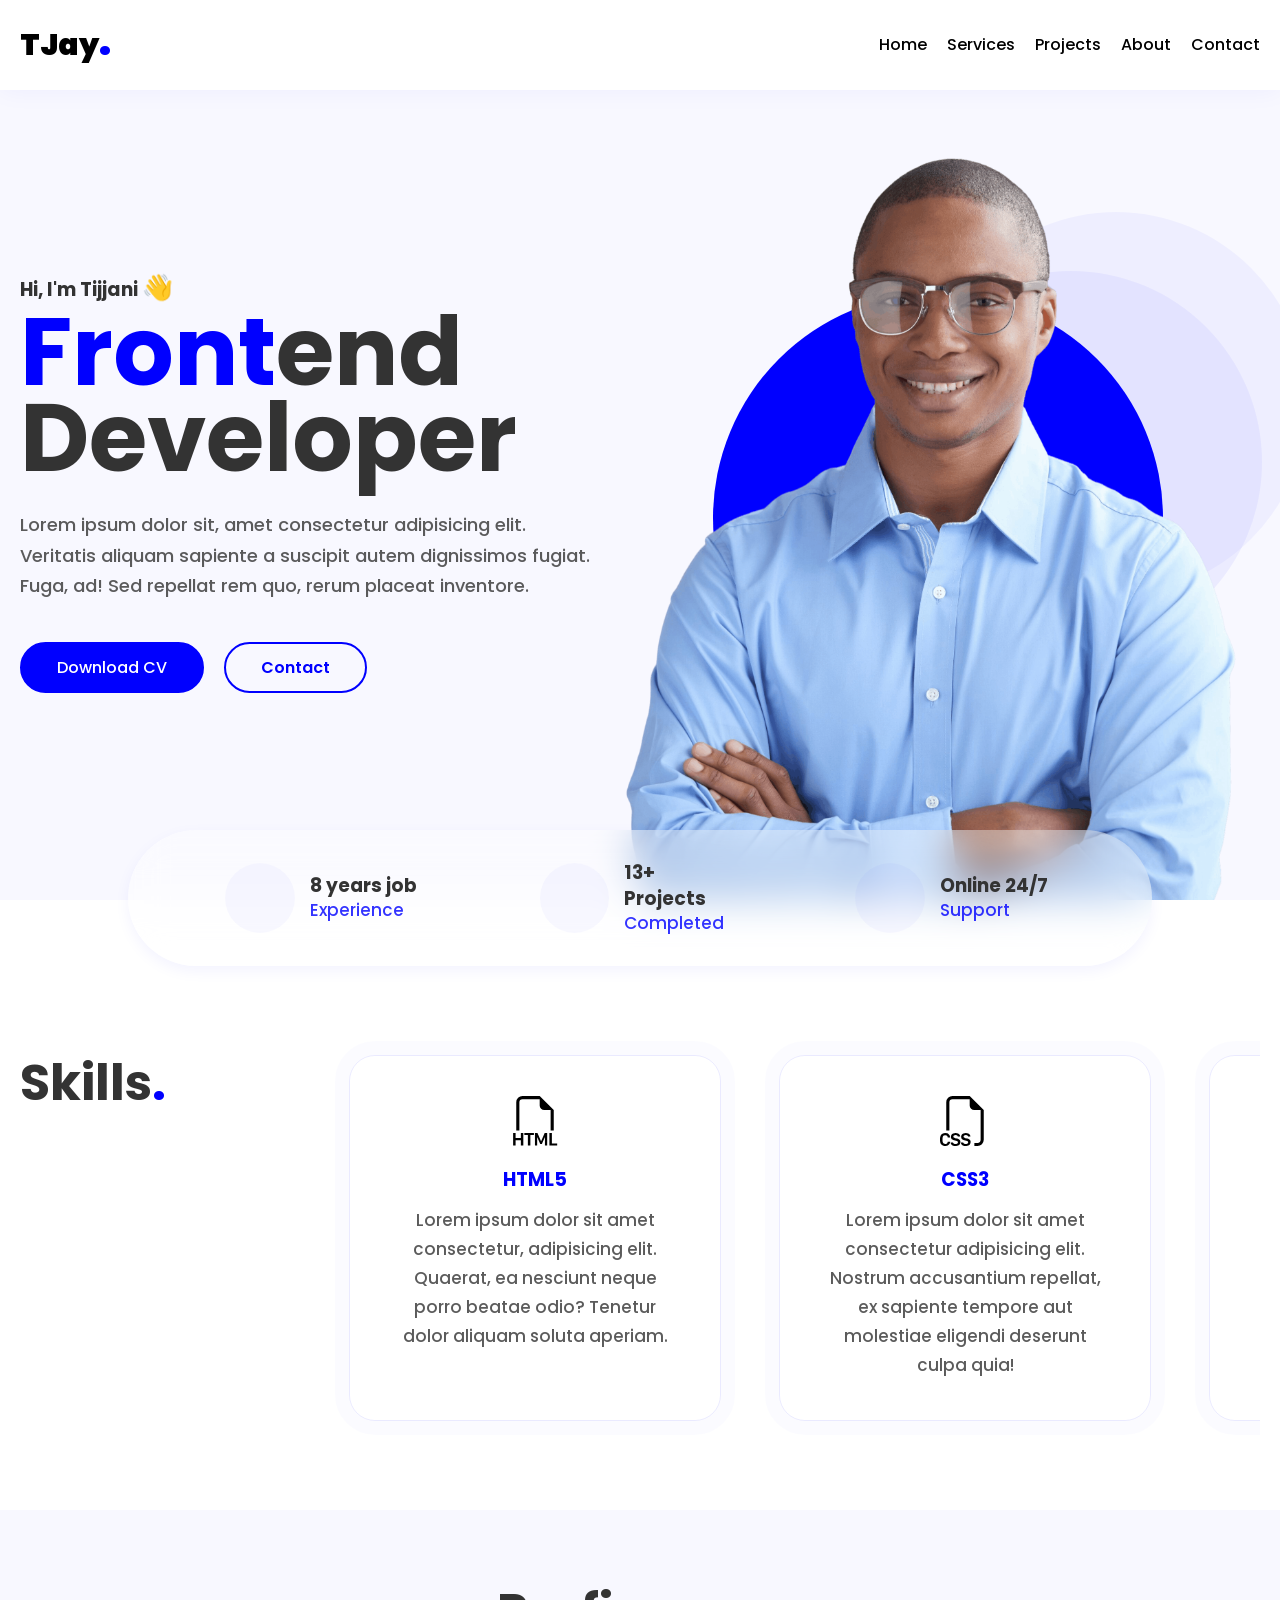
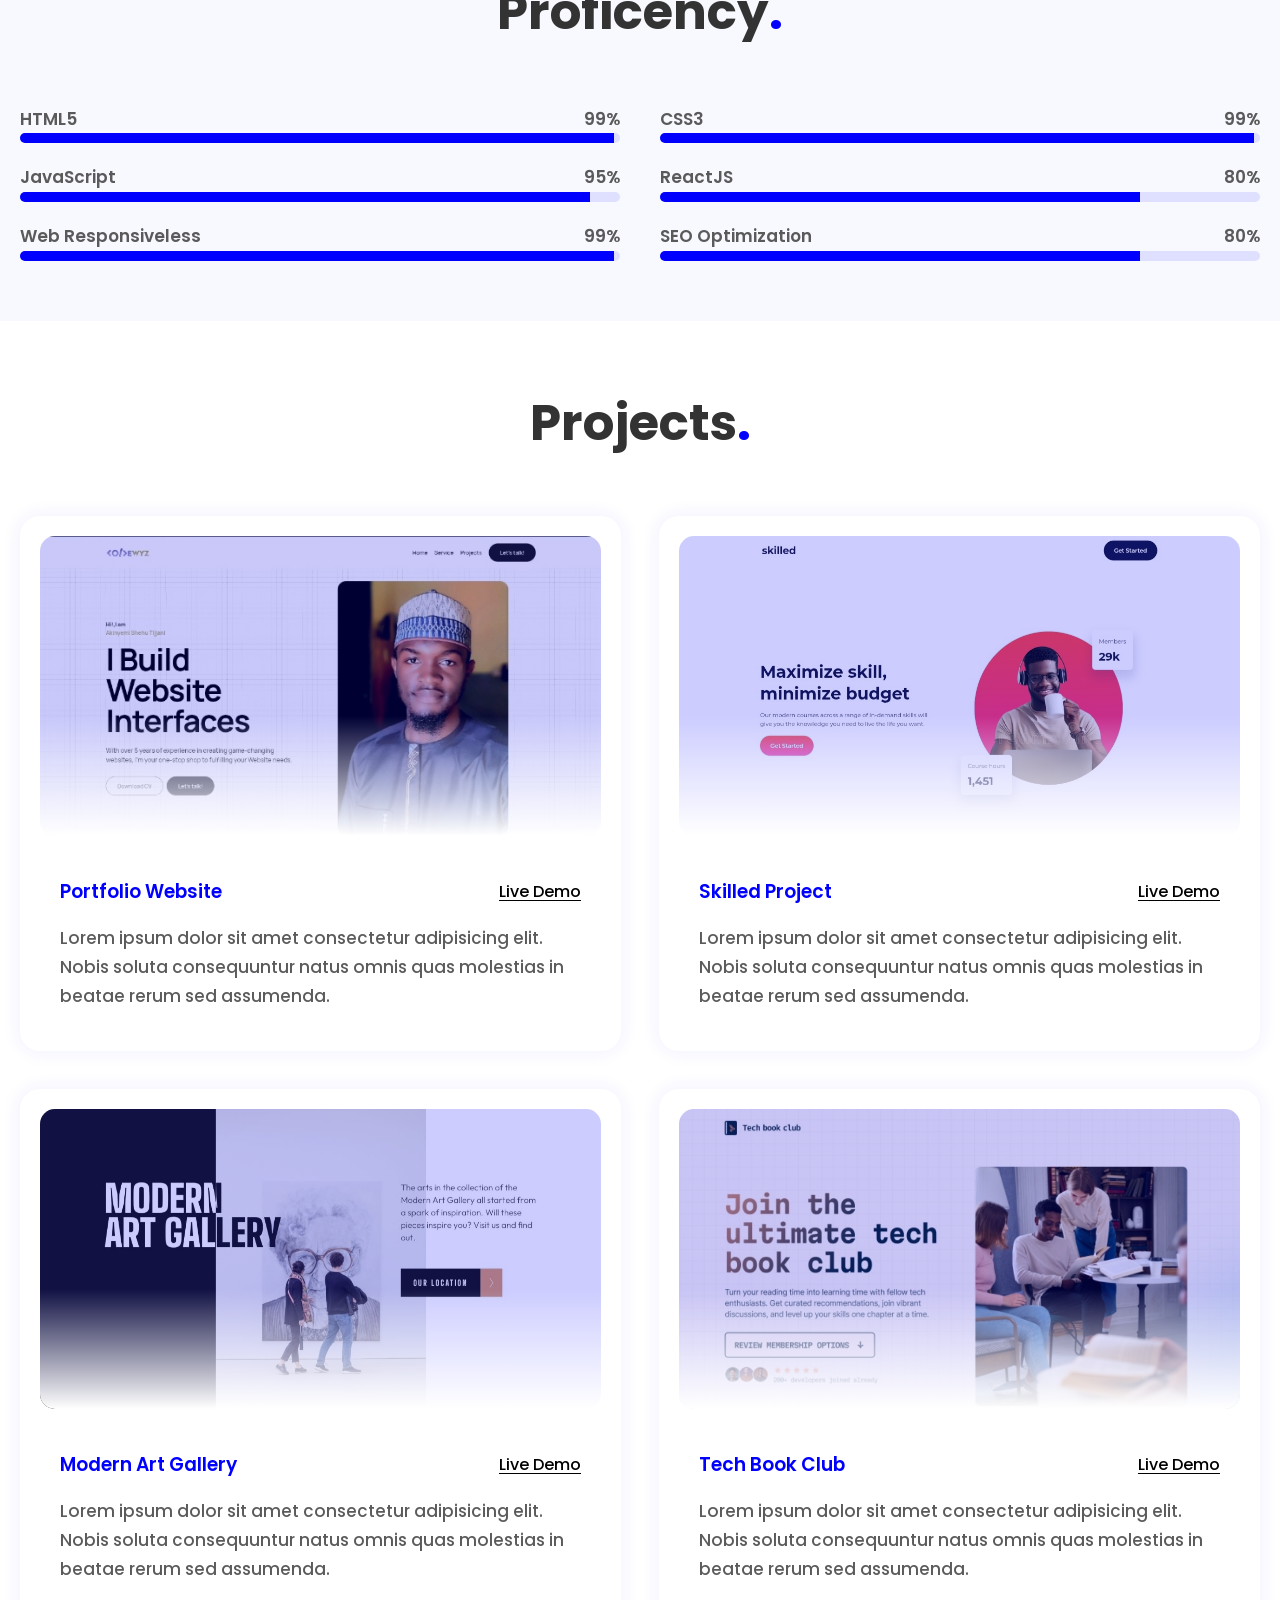
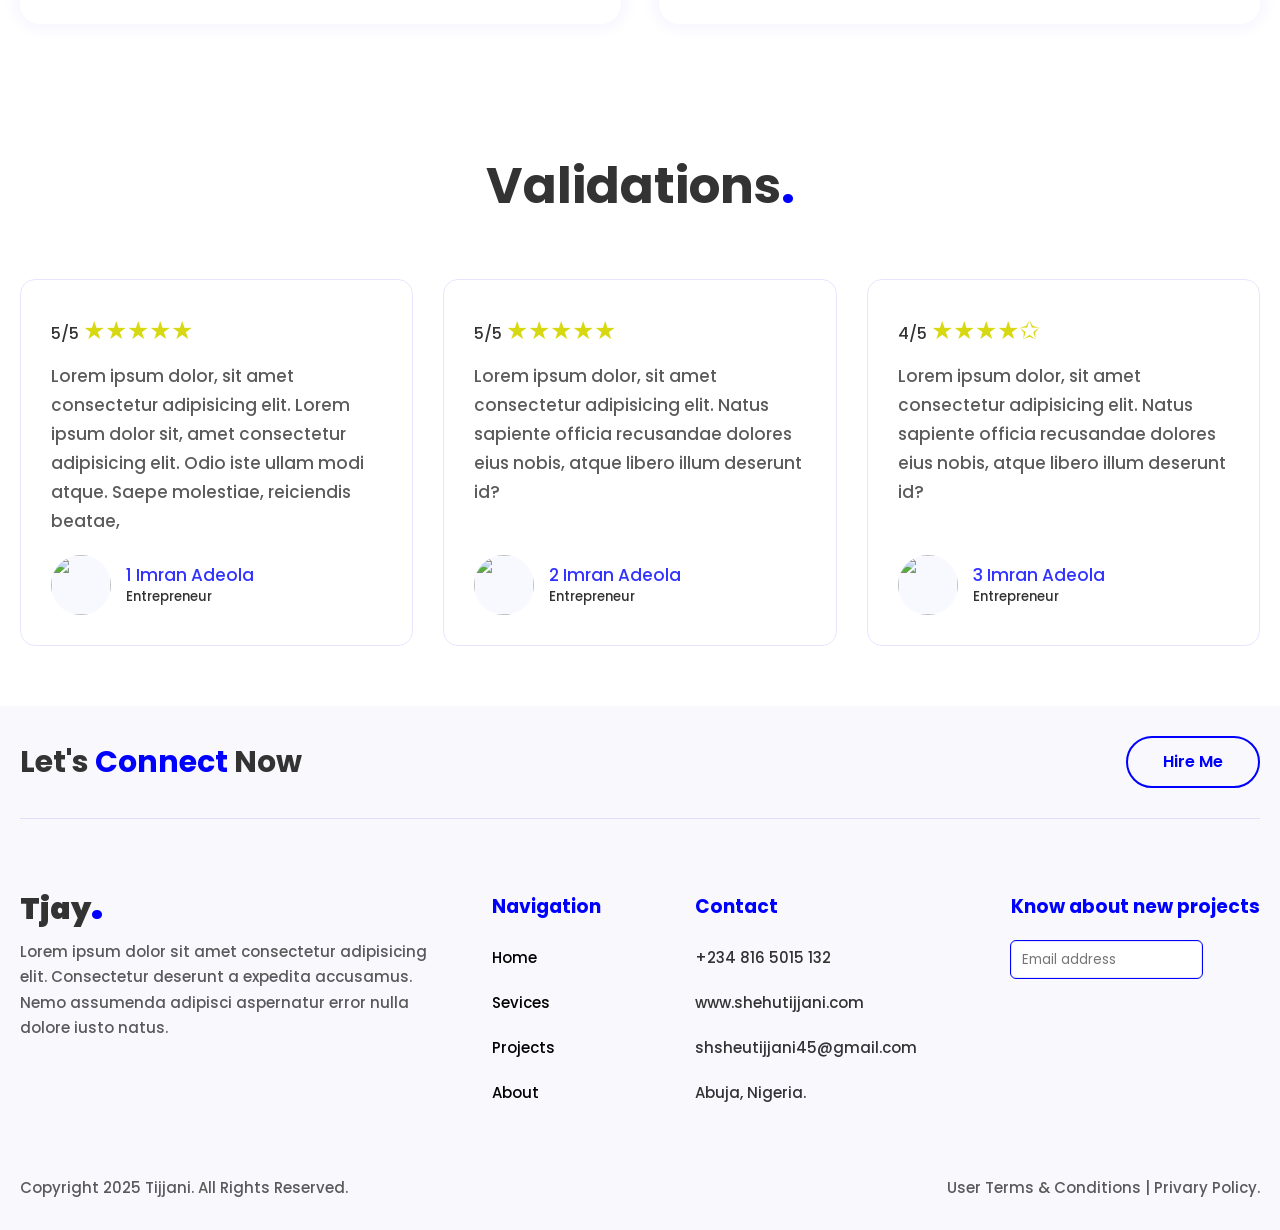
==== index.html @ 2a0e737f "Add files via upload" ====
<!doctype html>
<html lang="en">
  <head>
    <meta charset="UTF-8" />
    <meta name="viewport" content="width=device-width, initial-scale=1.0" />
    <link rel="preconnect" href="https://fonts.googleapis.com" />
    <link rel="preconnect" href="https://fonts.gstatic.com" crossorigin />
    <link
      href="https://fonts.googleapis.com/css2?family=Poppins:wght@300;400;500;600;700&display=swap"
      rel="stylesheet"
    />

    <link rel="stylesheet" href="style.css" />
    <title>Portfolio</title>
  </head>
  <body>
    <header id="home">
      <nav>
        <div class="container">
          <div id="logo"><a href="#home">TJay</a><span>.</span></div>

          <input type="checkbox" name="toggle" id="toggle" />

          <label for="toggle" id="hamburger-icon">
            <svg id="open">
              <use href="images/open.svg" />
            </svg>
            <svg id="close">
              <use href="images/close.svg" />
            </svg>
          </label>

          <ul>
            <li><a href="#home">Home</a></li>
            <li><a href="#services">Services</a></li>
            <li><a href="#projects">Projects</a></li>
            <li><a href="pages/about.html">About</a></li>
            <li><a href="#contact">Contact</a></li>
          </ul>
        </div>
      </nav>

      <div id="hero">
        <div class="container">
          <div id="details">
            <h3>Hi, I'm Tijjani <span>👋</span></h3>
            <h1><span>Front</span>end Developer</h1>
            <p>
              Lorem ipsum dolor sit, amet consectetur adipisicing elit.
              Veritatis aliquam sapiente a suscipit autem dignissimos fugiat.
              Fuga, ad! Sed repellat rem quo, rerum placeat inventore.
            </p>
            <div id="btn-wrapper">
              <a href="#" class="btn">Download CV</a>
              <a href="#" class="btn">Contact</a>
            </div>
          </div>

          <div id="illustration">
            <div id="image">
              <div id="bg-circle">
                <div class="circle circle-1"></div>
                <div class="circle circle-2"></div>
                <div class="circle circle-3"></div>
              </div>
              <img src="images/my-photo.png" alt="An image of me" />
            </div>
          </div>
        </div>
      </div>
    </header>

    <main>
      <section id="metrics">
        <div class="container">
          <div class="metric">
            <svg>
              <use href="images/experience.svg" />
            </svg>
            <div class="text">
              <h3>8 years job</h3>
              <p>Experience</p>
            </div>
          </div>
          <div class="metric">
            <svg>
              <use href="images/project.svg" />
            </svg>
            <div class="text">
              <h3>13+ Projects</h3>
              <p>Completed</p>
            </div>
          </div>
          <div class="metric">
            <svg>
              <use href="images/support.svg" />
            </svg>
            <div class="text">
              <h3>Online 24/7</h3>
              <p>Support</p>
            </div>
          </div>
        </div>
      </section>

      <section id="services">
        <div class="container">
          <h2 class="lg-text">Skills<span>.</span></h2>

          <div id="scroller">
            <div id="scroll-track">
              <div class="service">
                <div class="icon">
                  <img src="images/filetype-html.svg" alt="" srcset="" />
                </div>
                <h3>HTML5</h3>
                <p>
                  Lorem ipsum dolor sit amet consectetur, adipisicing elit.
                  Quaerat, ea nesciunt neque porro beatae odio? Tenetur dolor
                  aliquam soluta aperiam.
                </p>
              </div>

              <div class="service">
                <div class="icon">
                  <img src="images/filetype-css.svg" alt="" srcset="" />
                </div>
                <h3>CSS3</h3>
                <p>
                  Lorem ipsum dolor sit amet consectetur adipisicing elit.
                  Nostrum accusantium repellat, ex sapiente tempore aut
                  molestiae eligendi deserunt culpa quia!
                </p>
              </div>

              <div class="service">
                <div class="icon">
                  <img src="images/filetype-js.svg" alt="" srcset="" />
                </div>
                <h3>JavaScript</h3>
                <p>
                  Lorem ipsum dolor sit amet consectetur, adipisicing elit. Fuga
                  eligendi quo ullam odit sequi culpa dolorum repudiandae!
                </p>
              </div>

              <div class="service">
                <div class="icon">
                  <img src="images/filetype-jsx.svg" alt="" srcset="" />
                </div>
                <h3>ReactJS</h3>
                <p>
                  Lorem ipsum dolor sit amet consectetur, adipisicing elit.
                  Doloremque quidem nobis incidunt ratione sapiente officiis
                  eveniet consectetur quaerat.
                </p>
              </div>

              <div class="service">
                <div class="icon">
                  <img src="images/aspect-ratio.svg" alt="" srcset="" />
                </div>
                <h3>Web Responsiveless</h3>
                <p>
                  Lorem ipsum dolor sit amet consectetur, adipisicing elit.
                  Doloremque quidem nobis incidunt ratione sapiente officiis
                  eveniet consectetur quaerat.
                </p>
              </div>

              <div class="service">
                <div class="icon">
                  <img src="images/graph-up-arrow.svg" alt="" srcset="" />
                </div>
                <h3>SEO Optimization</h3>
                <p>
                  Lorem ipsum dolor sit amet consectetur, adipisicing elit.
                  Doloremque quidem nobis incidunt ratione sapiente officiis
                  eveniet consectetur quaerat.
                </p>
              </div>
            </div>
          </div>
        </div>
      </section>

      <section id="proficiency">
        <div class="container">
          <h2 class="lg-text">Proficency<span>.</span></h2>

          <div id="tools">
            <div class="tool">
              <div class="skill">
                <p>HTML5</p>
                <p>99%</p>
              </div>
              <div class="skill-bar"></div>
            </div>

            <div class="tool">
              <div class="skill">
                <p>CSS3</p>
                <p>99%</p>
              </div>
              <div class="skill-bar"></div>
            </div>

            <div class="tool">
              <div class="skill">
                <p>JavaScript</p>
                <p>95%</p>
              </div>
              <div class="skill-bar"></div>
            </div>

            <div class="tool">
              <div class="skill">
                <p>ReactJS</p>
                <p>80%</p>
              </div>
              <div class="skill-bar"></div>
            </div>

            <div class="tool">
              <div class="skill">
                <p>Web Responsiveless</p>
                <p>99%</p>
              </div>
              <div class="skill-bar"></div>
            </div>

            <div class="tool">
              <div class="skill">
                <p>SEO Optimization</p>
                <p>80%</p>
              </div>
              <div class="skill-bar"></div>
            </div>
          </div>
        </div>
      </section>

      <section id="projects">
        <div class="container">
          <h2 class="lg-text">Projects<span>.</span></h2>

          <div class="project-wrapper">
            <figure>
              <div class="image">
                <img src="images/projects/tijjani.jpg" alt="project-1" />
              </div>

              <div class="description">
                <div class="top">
                  <h3 class="name">Portfolio Website</h3>
                  <a href="#">Live Demo</a>
                </div>

                <p class="summary">
                  Lorem ipsum dolor sit amet consectetur adipisicing elit. Nobis
                  soluta consequuntur natus omnis quas molestias in beatae rerum
                  sed assumenda.
                </p>
              </div>
            </figure>

            <figure>
              <div class="image">
                <img src="images/projects/skilled.jpg" alt="project-1" />
              </div>

              <div class="description">
                <div class="top">
                  <h3 class="name">Skilled Project</h3>
                  <a href="#">Live Demo</a>
                </div>

                <p class="summary">
                  Lorem ipsum dolor sit amet consectetur adipisicing elit. Nobis
                  soluta consequuntur natus omnis quas molestias in beatae rerum
                  sed assumenda.
                </p>
              </div>
            </figure>

            <figure>
              <div class="image">
                <img src="images/projects/art-gallery.jpg" alt="project-1" />
              </div>

              <div class="description">
                <div class="top">
                  <h3 class="name">Modern Art Gallery</h3>
                  <a href="#">Live Demo</a>
                </div>

                <p class="summary">
                  Lorem ipsum dolor sit amet consectetur adipisicing elit. Nobis
                  soluta consequuntur natus omnis quas molestias in beatae rerum
                  sed assumenda.
                </p>
              </div>
            </figure>

            <figure>
              <div class="image">
                <img src="images/projects/tech-book-club.jpg" alt="project-1" />
              </div>

              <div class="description">
                <div class="top">
                  <h3 class="name">Tech Book Club</h3>
                  <a href="#">Live Demo</a>
                </div>

                <p class="summary">
                  Lorem ipsum dolor sit amet consectetur adipisicing elit. Nobis
                  soluta consequuntur natus omnis quas molestias in beatae rerum
                  sed assumenda.
                </p>
              </div>
            </figure>
          </div>
        </div>
      </section>

      <section id="testimonials">
        <div class="container">
          <h2 class="lg-text">Validations<span>.</span></h2>

          <div id="slider">
            <div id="track">
              <figure>
                <div class="rating">5/5 <span>★★★★★</span></div>

                <p class="comment">
                  Lorem ipsum dolor, sit amet consectetur adipisicing elit.
                  Lorem ipsum dolor sit, amet consectetur adipisicing elit. Odio
                  iste ullam modi atque. Saepe molestiae, reiciendis beatae,
                </p>

                <div class="client">
                  <img
                    src="https://randomuser.me/api/portraits/men/20.jpg"
                    alt=""
                  />
                  <div class="data">
                    <p class="name">1 Imran Adeola</p>
                    <small class="profession">Entrepreneur</small>
                  </div>
                </div>
              </figure>
              <figure>
                <div class="rating">5/5 <span>★★★★★</span></div>

                <p class="comment">
                  Lorem ipsum dolor, sit amet consectetur adipisicing elit.
                  Natus sapiente officia recusandae dolores eius nobis, atque
                  libero illum deserunt id?
                </p>

                <div class="client">
                  <img
                    src="https://randomuser.me/api/portraits/men/76.jpg"
                    alt=""
                  />
                  <div class="data">
                    <p class="name">2 Imran Adeola</p>
                    <small class="profession">Entrepreneur</small>
                  </div>
                </div>
              </figure>
              <figure>
                <div class="rating">4/5 <span>★★★★✩</span></div>

                <p class="comment">
                  Lorem ipsum dolor, sit amet consectetur adipisicing elit.
                  Natus sapiente officia recusandae dolores eius nobis, atque
                  libero illum deserunt id?
                </p>

                <div class="client">
                  <img
                    src="https://randomuser.me/api/portraits/men/80.jpg"
                    alt=""
                  />
                  <div class="data">
                    <p class="name">3 Imran Adeola</p>
                    <small class="profession">Entrepreneur</small>
                  </div>
                </div>
              </figure>
              <figure>
                <div class="rating">5/5 <span>★★★★★</span></div>

                <p class="comment">
                  Lorem ipsum dolor, sit amet consectetur adipisicing elit.
                  Natus sapiente officia recusandae dolores eius nobis, atque
                  libero illum deserunt id?
                </p>

                <div class="client">
                  <img
                    src="https://randomuser.me/api/portraits/men/5.jpg"
                    alt=""
                  />
                  <div class="data">
                    <p class="name">4 Imran Adeola</p>
                    <small class="profession">Entrepreneur</small>
                  </div>
                </div>
              </figure>
              <figure>
                <div class="rating">4/5 <span>★★★★✩</span></div>

                <p class="comment">
                  Lorem ipsum dolor, sit amet consectetur adipisicing elit.
                  Natus sapiente officia recusandae dolores eius nobis, atque
                  libero illum deserunt id?
                </p>

                <div class="client">
                  <img
                    src="https://randomuser.me/api/portraits/men/59.jpg"
                    alt=""
                  />
                  <div class="data">
                    <p class="name">5 Imran Adeola</p>
                    <small class="profession">Entrepreneur</small>
                  </div>
                </div>
              </figure>
              <figure>
                <div class="rating">5/5 <span>★★★★★</span></div>

                <p class="comment">
                  Lorem ipsum dolor, sit amet consectetur adipisicing elit.
                </p>

                <div class="client">
                  <img
                    src="https://randomuser.me/api/portraits/men/50.jpg"
                    alt=""
                  />
                  <div class="data">
                    <p class="name">6 Imran Adeola</p>
                    <small class="profession">Entrepreneur</small>
                  </div>
                </div>
              </figure>

              <!-- Duplicates -->

              <figure>
                <div class="rating">4/5 <span>★★★★✩</span></div>

                <p class="comment">
                  Lorem ipsum dolor, sit amet consectetur adipisicing elit.
                  Lorem ipsum dolor sit, amet consectetur adipisicing elit. Odio
                  iste ullam modi atque. Saepe molestiae, reiciendis beatae,
                </p>

                <div class="client">
                  <img
                    src="https://randomuser.me/api/portraits/men/20.jpg"
                    alt=""
                  />
                  <div class="data">
                    <p class="name">1 Imran Adeola</p>
                    <small class="profession">Entrepreneur</small>
                  </div>
                </div>
              </figure>
              <figure>
                <div class="rating">5/5 <span>★★★★★</span></div>

                <p class="comment">
                  Lorem ipsum dolor, sit amet consectetur adipisicing elit.
                  Natus sapiente officia recusandae dolores eius nobis, atque
                  libero illum deserunt id?
                </p>

                <div class="client">
                  <img
                    src="https://randomuser.me/api/portraits/men/76.jpg"
                    alt=""
                  />
                  <div class="data">
                    <p class="name">2 Imran Adeola</p>
                    <small class="profession">Entrepreneur</small>
                  </div>
                </div>
              </figure>
              <figure>
                <div class="rating">4/5 <span>★★★★✩</span></div>

                <p class="comment">
                  Lorem ipsum dolor, sit amet consectetur adipisicing elit.
                  Natus sapiente officia recusandae dolores eius nobis, atque
                  libero illum deserunt id?
                </p>

                <div class="client">
                  <img
                    src="https://randomuser.me/api/portraits/men/80.jpg"
                    alt=""
                  />
                  <div class="data">
                    <p class="name">3 Imran Adeola</p>
                    <small class="profession">Entrepreneur</small>
                  </div>
                </div>
              </figure>
              <figure>
                <div class="rating">5/5 <span>★★★★★</span></div>

                <p class="comment">
                  Lorem ipsum dolor, sit amet consectetur adipisicing elit.
                  Natus sapiente officia recusandae dolores eius nobis, atque
                  libero illum deserunt id?
                </p>

                <div class="client">
                  <img
                    src="https://randomuser.me/api/portraits/men/5.jpg"
                    alt=""
                  />
                  <div class="data">
                    <p class="name">4 Imran Adeola</p>
                    <small class="profession">Entrepreneur</small>
                  </div>
                </div>
              </figure>
              <figure>
                <div class="rating">5/5 <span>★★★★★</span></div>

                <p class="comment">
                  Lorem ipsum dolor, sit amet consectetur adipisicing elit.
                  Natus sapiente officia recusandae dolores eius nobis, atque
                  libero illum deserunt id?
                </p>

                <div class="client">
                  <img
                    src="https://randomuser.me/api/portraits/men/59.jpg"
                    alt=""
                  />
                  <div class="data">
                    <p class="name">5 Imran Adeola</p>
                    <small class="profession">Entrepreneur</small>
                  </div>
                </div>
              </figure>
              <figure>
                <div class="rating">5/5 <span>★★★★★</span></div>

                <p class="comment">
                  Lorem ipsum dolor, sit amet consectetur adipisicing elit.
                </p>

                <div class="client">
                  <img
                    src="https://randomuser.me/api/portraits/men/50.jpg"
                    alt=""
                  />
                  <div class="data">
                    <p class="name">6 Imran Adeola</p>
                    <small class="profession">Entrepreneur</small>
                  </div>
                </div>
              </figure>
            </div>
          </div>
        </div>
      </section>
    </main>

    <footer>
      <div class="container">
        <div id="top">
          <h3>Let's <span>Connect</span> Now</h3>
          <a href="#" class="btn">Hire Me</a>
        </div>

        <div id="middle">
          <div id="left">
            <div id="logo">Tjay<span>.</span></div>

            <p>
              Lorem ipsum dolor sit amet consectetur adipisicing elit.
              Consectetur deserunt a expedita accusamus. Nemo assumenda adipisci
              aspernatur error nulla dolore iusto natus.
            </p>

            <div id="socials"></div>
          </div>

          <div id="right">
            <div class="page-nav">
              <h3>Navigation</h3>

              <ul>
                <li><a href="#">Home</a></li>
                <li><a href="#services">Sevices</a></li>
                <li><a href="#projects">Projects</a></li>
                <li><a href="#about">About</a></li>
              </ul>
            </div>

            <div id="contact-nav">
              <h3>Contact</h3>

              <ul>
                <li>+234 816 5015 132</li>
                <li>www.shehutijjani.com</li>
                <li>shsheutijjani45@gmail.com</li>
                <li>Abuja, Nigeria.</li>
              </ul>
            </div>

            <div id="news-mail">
              <h3>Know about new projects</h3>

              <div class="input-wrapper">
                <input type="text" placeholder="Email address" />

                <!-- <svg>
                  <use href="" />
                </svg> -->
              </div>
            </div>
          </div>
        </div>

        <div id="bottom">
          <p id="copyright">Copyright 2025 Tijjani. All Rights Reserved.</p>
          <p id="terms">User Terms & Conditions | Privary Policy.</p>
        </div>
      </div>
    </footer>
  </body>
</html>
---- style.css ----
* {
  margin: 0;
  padding: 0;
  box-sizing: border-box;
}

html {
  scroll-padding-top: 30px;
  scroll-behavior: smooth;
}

body {
  font-family: "Poppins", sans-serif;
  color: #333;
  line-height: 1.7;
  font-weight: 500;
}

::-webkit-scrollbar {
  display: none;
}

.container {
  max-width: 1500px;
  margin: auto;
  padding: 120px 20px;
  padding: 60px 20px;
}

a {
  text-decoration: none;
  color: black;
}

li {
  list-style: none;
}

p {
  font-size: 17px;
  opacity: 0.8;
}

.btn {
  padding: 10px 35px;
  border: 2px solid blue;
  color: blue;
  border-radius: 50px;
  transition: all 0.3s ease;
  font-weight: 600;
}

.btn:hover {
  transform: translateY(-2px);
  box-shadow: 0 5px 15px rgba(0, 0, 255, 0.2);
}

.lg-text {
  text-align: center;
  margin-bottom: 50px;
  font-size: 50px;
  font-size: clamp(40px, 6vw, 50px);
}

.lg-text span {
  color: blue;
}

header {
  height: 100vh;
  min-height: max-content;
  display: flex;
  flex-direction: column;
  background-color: rgba(0, 0, 255, 0.027);
}

@media screen and (max-width: 1040px) {
  header {
    height: auto;
  }
}

nav {
  position: fixed;
  top: 0;
  left: 0;
  width: 100vw;
  z-index: 3;
  background-color: #fff;
  box-shadow: 0 0 25px rgba(0, 0, 255, 0.05);
}

nav .container {
  padding-top: 30px;
  padding-bottom: 30px;
  display: flex;
  justify-content: space-between;
  align-items: center;
  flex-wrap: wrap;
  overflow: hidden;
}

@media screen and (max-width: 700px) {
  nav .container {
    max-height: 70px;
    padding: 18px;
    transition: max-height 0.3s ease-in-out;
  }

  nav:has(#toggle:checked) .container {
    max-height: 400px;
  }
}

#logo {
  font-weight: 900;
  line-height: 1;
  font-size: 30px;
}

#logo span {
  color: blue;
  font-size: 40px;
  line-height: 0.5;
}

#toggle {
  display: none;
}
#hamburger-icon {
  display: none;
}

@media screen and (max-width: 700px) {
  #hamburger-icon {
    height: 25px;
    width: 25px;
    overflow: hidden;
    cursor: pointer;
    display: flex;
    fill: blue;
  }
  #open,
  #close {
    flex: 0 0 100%;
    transition: transform 0.3s ease;
  }
  nav:has(#toggle:checked) #open,
  nav:has(#toggle:checked) #close {
    transform: translateX(-100%);
  }
}

nav .container ul {
  display: flex;
  gap: 20px;
}

@media screen and (max-width: 700px) {
  nav .container ul {
    flex-direction: column;
    flex: 100%;
    text-align: center;
    margin-top: 20px;
    gap: 0;
  }
}

nav .container ul li a {
  display: block;
  transition: all 0.3s ease;
  position: relative;
  overflow: hidden;
  /* transition: color 0.3s ease; */
  transition: all 0.3s ease;
}

nav .container ul li a:hover {
  color: blue;
}

nav .container ul li a::before {
  content: "";
  height: 2px;
  width: 0%;
  border-radius: 10px;
  background-color: blue;
  position: absolute;
  bottom: 0;
  left: 0;
  transition: all 0.4s ease;
}

nav .container ul li a:hover::before {
  width: 100%;
}

@media screen and (max-width: 700px) {
  nav .container ul li a {
    padding: 10px;
  }

  nav .container ul li a:hover {
    color: blue;
    border-radius: 10px;
    background-color: rgba(0, 0, 255, 0.03);
  }

  nav .container ul li a::before {
    display: none;
  }
}

#hero {
  flex: 1;
  overflow: hidden;
  min-height: max-content;
}

#hero .container {
  height: 100%;
  display: flex;
  justify-content: space-between;
  align-items: center;
  flex-wrap: wrap;
  padding-top: 120px;
}

@media screen and (max-width: 1040px) {
  #hero .container {
    padding-top: 209px;
    gap: 50px;
  }
}

#hero #details {
  flex: 450px;
}

@media screen and (max-width: 1040px) {
  #hero #details,
  #hero #details * {
    text-align: center;
    margin: auto;
  }
}

#hero #details h3 {
  font-size: clamp(16px, 3vw, 19px);
}

#hero #details h3 span {
  font-size: 25px;
}

#hero #details h1 {
  font-size: 95px;
  font-size: clamp(30px, 8vw, 95px);
  line-height: 0.9;
  margin-bottom: 30px;
}

@media screen and (max-width: 700px) {
  #hero #details h1 {
    font-size: clamp(30px, 16vw, 80px);
  }
}

#hero #details h1 span {
  color: blue;
}

#hero #details p {
  margin-bottom: 40px;
  max-width: 600px;
  /* font-size: 18px; */
  font-size: clamp(16px, 2vw, 18px);
}

#hero #details #btn-wrapper {
  display: flex;
  flex-wrap: wrap;
  column-gap: 20px;
  row-gap: 10px;
  max-width: max-content;
}

#hero #details #btn-wrapper .btn {
  flex: 1;
  min-width: max-content;
  transition: all 0.3s ease;
}

#hero #details #btn-wrapper .btn:first-of-type {
  background-color: blue;
  color: white;
  font-weight: 500;
}

#hero #details #btn-wrapper .btn:last-of-type {
  color: blue;
}

#hero #illustration {
  flex: 550px;
}

#hero #illustration #image {
  max-width: 700px;
  width: 100%;
  height: 100%;
  margin: auto;
  margin-bottom: -280px;
  position: relative;
}

@media screen and (max-width: 1040px) {
  #hero #illustration #image {
    max-width: 550px;
    margin-bottom: -150px;
  }
}

#hero #illustration #image img {
  width: 100%;
  height: auto;
}

#hero #illustration #image #bg-circle {
  /* max-width: 450px;
  width: 50vw;
  min-width: 270px; */
  width: clamp(270px, 50vw, 450px);
  aspect-ratio: 1/1;
  border-radius: 50%;
  position: absolute;
  top: 15%;
  left: 52%;
  transform: translateX(-50%);
  z-index: -1;
}

#hero #illustration #image #bg-circle .circle {
  height: 100%;
  width: 100%;
  background-color: blue;
  position: absolute;
  left: 0;
  top: 0;
  border-radius: 50%;
  z-index: -1;
}

#hero #illustration #image #bg-circle .circle-2 {
  height: 85%;
  width: 85%;
  background-color: rgba(0, 0, 255, 0.05);
  left: 37%;
  top: -5%;
}

#hero #illustration #image #bg-circle .circle-3 {
  height: 85%;
  width: 85%;
  background-color: rgba(0, 0, 255, 0.041);
  left: 47%;
  top: -18%;
}

#metrics {
  position: relative;
  margin-bottom: -70px;
}

#metrics .container {
  padding: 30px 50px;
  transform: translateY(-70px);
  width: 100%;
  width: 80%;
  max-width: 1200px;
  box-shadow: 0 5px 15px rgba(0, 0, 255, 0.05);
  background-color: #ffffff5e;
  backdrop-filter: blur(20px);
  border-radius: 150px;
  display: flex;
  justify-content: space-around;
  flex-wrap: wrap;
  gap: 20px;
}

@media screen and (max-width: 700px) {
  #metrics .container {
    border-radius: 30px;
  }
}

#metrics .metric {
  display: flex;
  align-items: center;
  gap: 15px;
  flex: 0 1 200px;
}

#metrics .metric p {
  color: blue;
}

#metrics svg {
  height: 70px;
  width: 70px;
  background-color: rgba(0, 0, 255, 0.027);
  padding: 9px;
  border-radius: 50%;
}

#metrics .text {
  line-height: 1.4;
}

#services .container {
  display: flex;
  flex-wrap: wrap;
  overflow: scroll;
  gap: 15px;
}

#services .lg-text {
  flex: 1;
  min-width: 300px;
  text-align: left;
  margin: 0;
  padding: 15px 0;
}

#services #scroller {
  flex: 800px;
  overflow-x: scroll;
  padding: 15px 0;
}

#services #scroll-track {
  display: flex;
  gap: 30px;
  width: max-content;
}

#services #scroll-track .service {
  max-width: 400px;
  width: 85vw;
  padding: 40px;
  text-align: center;
  border-radius: 40px;
  border: 15px solid rgba(0, 0, 255, 0.017);
  outline: 1px solid rgba(0, 0, 255, 0.068);
  outline-offset: -15px;
}

#services #scroll-track .service .icon {
  /* padding: 35px; */
  display: inline-block;
  border-radius: 50%;
  margin-bottom: 10px;
  /* background-color: rgba(0, 0, 255, 0.103); */
}

#services #scroll-track .service .icon img {
  height: 50px;
  width: 50px;
}

#services #scroll-track .service h3 {
  color: blue;
  margin-bottom: 10px;
}

#proficiency {
  background-color: rgba(0, 0, 255, 0.027);
}

#proficiency .container {
}

#proficiency #tools {
  display: grid;
  row-gap: 20px;
  column-gap: 40px;
  /* grid-template-columns: repeat(auto-fit, minmax(calc(300px + 11%), 1fr)); */

  grid-template-columns: repeat(auto-fit, minmax(calc(250px + 15%), 1fr));

  font-weight: 600;
}

#proficiency .tool {
  /* background-color: rgba(0, 0, 255, 0.144); */
}

#proficiency .tool .skill {
  display: flex;
  justify-content: space-between;
}

#proficiency .tool .skill-bar {
  height: 10px;
  width: 100%;
  background-color: rgba(0, 0, 255, 0.103);
  border-radius: 50px;
  position: relative;
  overflow: hidden;
}

#proficiency .tool .skill-bar::before {
  content: "";
  position: absolute;
  top: 0;
  left: 0;
  height: 100%;
  background-color: blue;
}

#proficiency .tool:nth-of-type(1) .skill-bar::before {
  width: 99%;
}

#proficiency .tool:nth-of-type(2) .skill-bar::before {
  width: 99%;
}

#proficiency .tool:nth-of-type(3) .skill-bar::before {
  width: 95%;
}

#proficiency .tool:nth-of-type(4) .skill-bar::before {
  width: 80%;
}

#proficiency .tool:nth-of-type(5) .skill-bar::before {
  width: 99%;
}

#proficiency .tool:nth-of-type(6) .skill-bar::before {
  width: 80%;
}

#projects .project-wrapper {
  display: flex;
  flex-wrap: wrap;
  justify-content: space-between;
  gap: clamp(20px, 3vw, 50px);
}

#projects figure {
  flex: calc((100% / 2) - 50px);
  min-width: calc(250px + 15%);
  padding: 20px;
  border-radius: 20px;
  box-shadow: 0 0 15px 5px rgba(0, 0, 255, 0.045);
  transition: all 0.5s ease;
  outline: 0.5px solid rgba(255, 255, 255, 0);
}

#projects figure:hover {
  box-shadow: none;
  outline: 0.5px solid rgba(0, 0, 255, 0.089);
}

#projects figure .image {
  max-height: 300px;
  width: 100%;
  border-radius: 15px;
  background-size: cover;
  background-position: center;
  overflow: hidden;
  margin-bottom: 20px;
  background: linear-gradient(
    to bottom,
    rgba(0, 0, 255, 0.199) 60%,
    white 100%
  );
}

#projects figure .image img {
  position: relative;
  z-index: -1;
  object-fit: contain;
}

#projects figure .image img {
  height: 100%;
  width: 100%;
  object-fit: cover;
}

#projects figure .description {
  padding: 20px;
}

#projects figure .description .top {
  display: flex;
  flex-wrap: wrap;
  justify-content: space-between;
  align-items: center;
  column-gap: 20px;
  margin-bottom: 16px;
}

#projects figure .description .top h3 {
  color: blue;
  font-weight: 600;
}

#projects figure .description .top a {
  border-bottom: 1px solid;
  line-height: 1;
}

#testimonials {
  position: relative;
  z-index: 4;
  background-color: white;
}

#testimonials #slider {
  overflow-x: hidden;
}

#testimonials #slider #track {
  display: flex;
  gap: 30px;
  animation: infinite-slider 50s linear infinite;
  width: fit-content;
}
#testimonials #slider #track:hover {
  animation-play-state: paused;
}

@keyframes infinite-slider {
  from {
    transform: translateX(0);
  }

  to {
    transform: translateX(calc((-100% / 2) - 15px));
  }
}

#testimonials #slider #track figure {
  flex: 1 0 calc((1500px - 60px - 40px) / 3);
  min-width: 300px;

  border-radius: 15px;
  padding: 30px;
  border: 1px solid rgba(0, 0, 255, 0.1);

  display: flex;
  flex-direction: column;
  justify-content: space-between;
}

@media screen and (max-width: 1500px) {
  #testimonials #slider #track figure {
    flex: 1 0 calc((100vw - 100px) / 3);
  }
}

#testimonials #slider #track figure .rating {
  margin-bottom: 10px;
}

#testimonials #slider #track figure .rating span {
  /* color: transparent; */
  font-size: 25px;
  color: rgb(216, 216, 18);
}

#testimonials #slider #track figure > p {
  margin-bottom: auto;
}

#testimonials #slider #track figure .data p {
  color: blue;
}

#testimonials #slider #track figure .client {
  display: flex;
  gap: 15px;
  align-items: center;
  line-height: 1.3;
  margin-top: 20px;
}

#testimonials #slider #track figure .client img {
  display: inline-block;
  border-radius: 50%;
  background-color: rgba(0, 0, 255, 0.027);
  height: 60px;
  width: 60px;
}

footer {
  background-color: rgb(248, 248, 253);
  position: relative;
  z-index: 4;
  max-height: 100vh;
  min-height: max-content;
}

footer .container {
  padding: 30px 20px;
}

footer #top {
  display: flex;
  justify-content: space-between;
  align-items: center;
  flex-wrap: wrap;
  column-gap: 30px;
  row-gap: 15px;
  border-bottom: 1px solid rgba(0, 0, 255, 0.103);
  padding-bottom: 30px;
}

footer #top h3 {
  font-size: clamp(25px, 8vw, 30px);
}

footer #top .btn {
}

footer #top h3 span {
  color: blue;
}

footer p {
  font-size: 15px;
}

footer #middle {
  display: flex;
  flex-wrap: wrap;
  gap: 50px;
  padding: 60px 0;
}

footer #middle #left {
  flex: 0.3 1 400px;
  margin-right: auto;
}

footer #middle #left #logo {
  line-height: 2;
}

footer #middle #right {
  flex: 2 1 max-content;
  max-width: 800px;
  display: flex;
  justify-content: space-between;
  flex-wrap: wrap;
  gap: 20px;
  line-height: 3;
}

footer #middle h3 {
  color: blue;
}

footer #middle li {
  font-size: 15px;
}

footer #middle a {
  transition: color 0.4s ease;
}

footer #middle a:hover {
  color: blue;
}

footer #middle #news-mail {
}

footer #middle #news-mail input {
  padding: 10px;
  border: 1px solid rgba(0, 0, 255, 0.103);
  border-radius: 5px;
  outline: none;
  outline: 1px solid rgb(0, 0, 255);
}
footer #middle #news-mail input: {
}

footer #middle #news-mail input::placeholder {
  font-family: "Poppins", sans-serif;
}

footer #bottom {
  display: flex;
  justify-content: space-between;
  align-items: center;
  column-gap: 10px;
  flex-wrap: wrap;
}
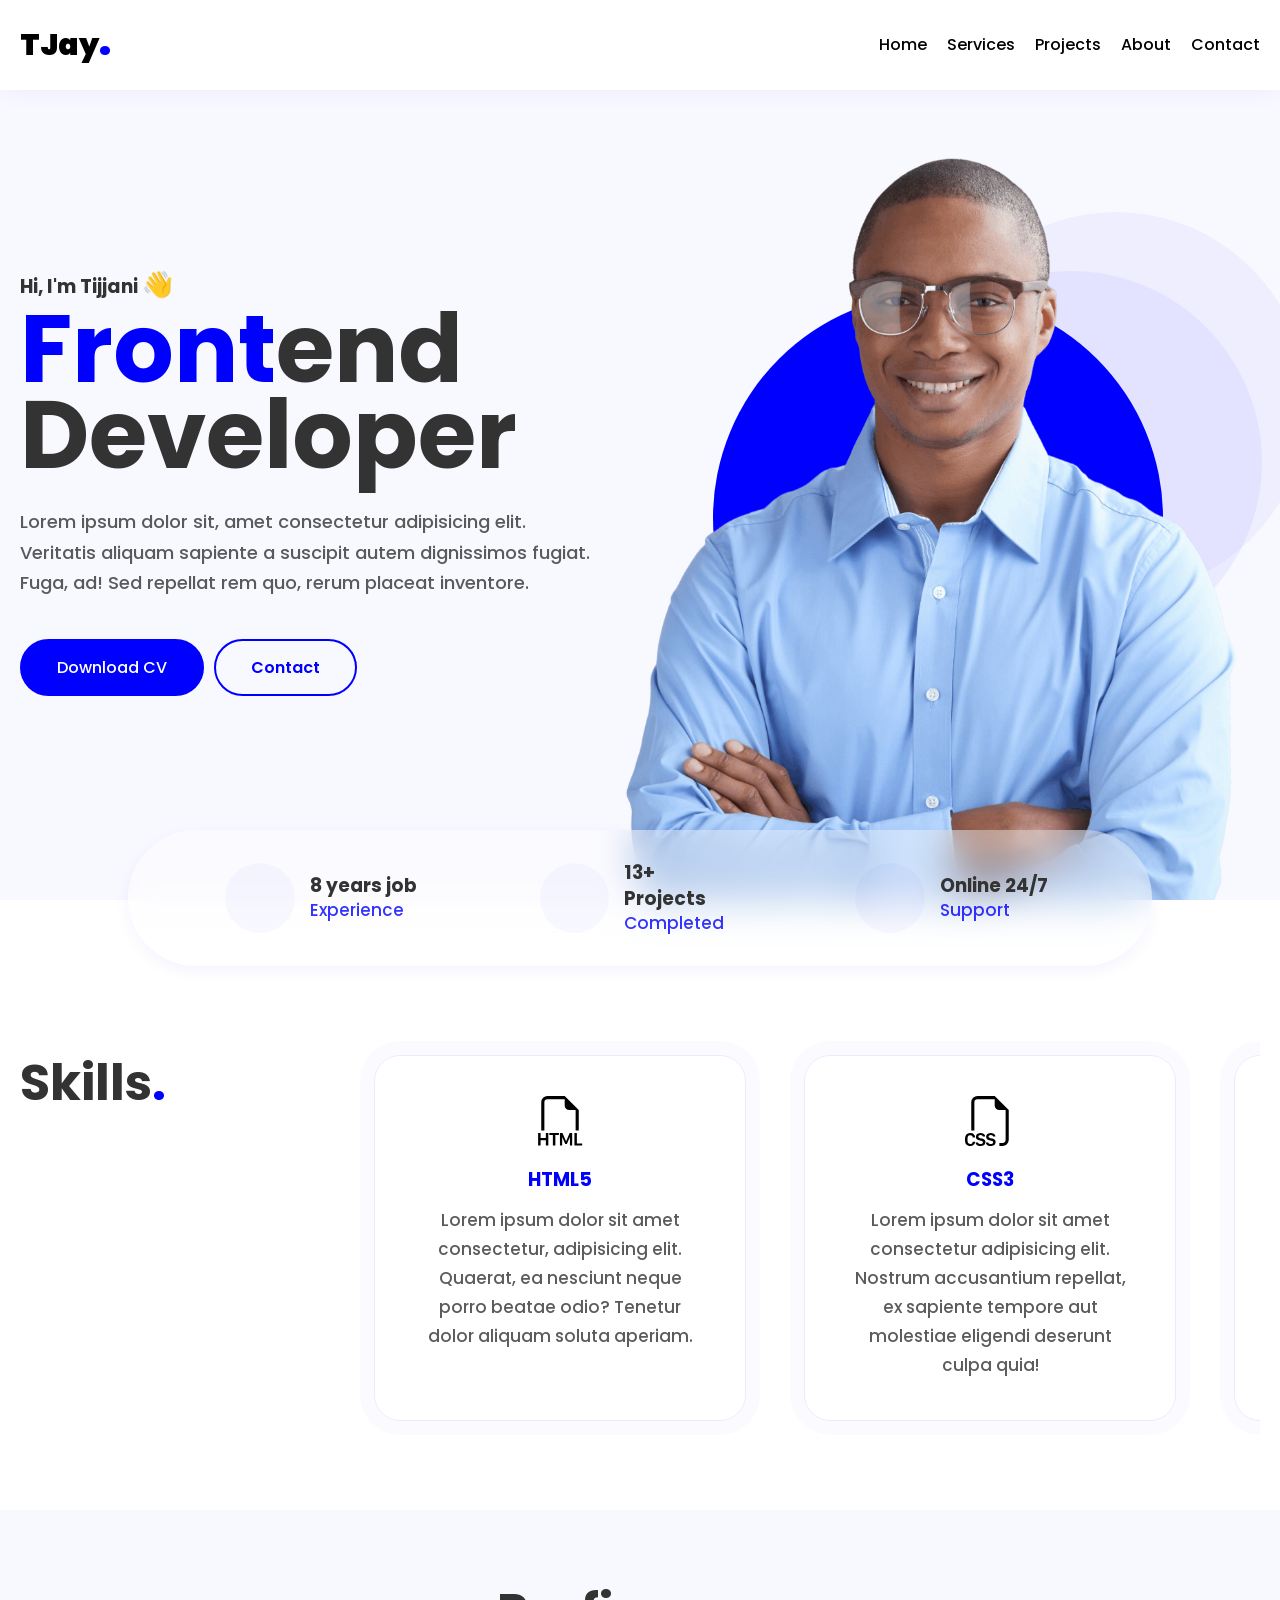
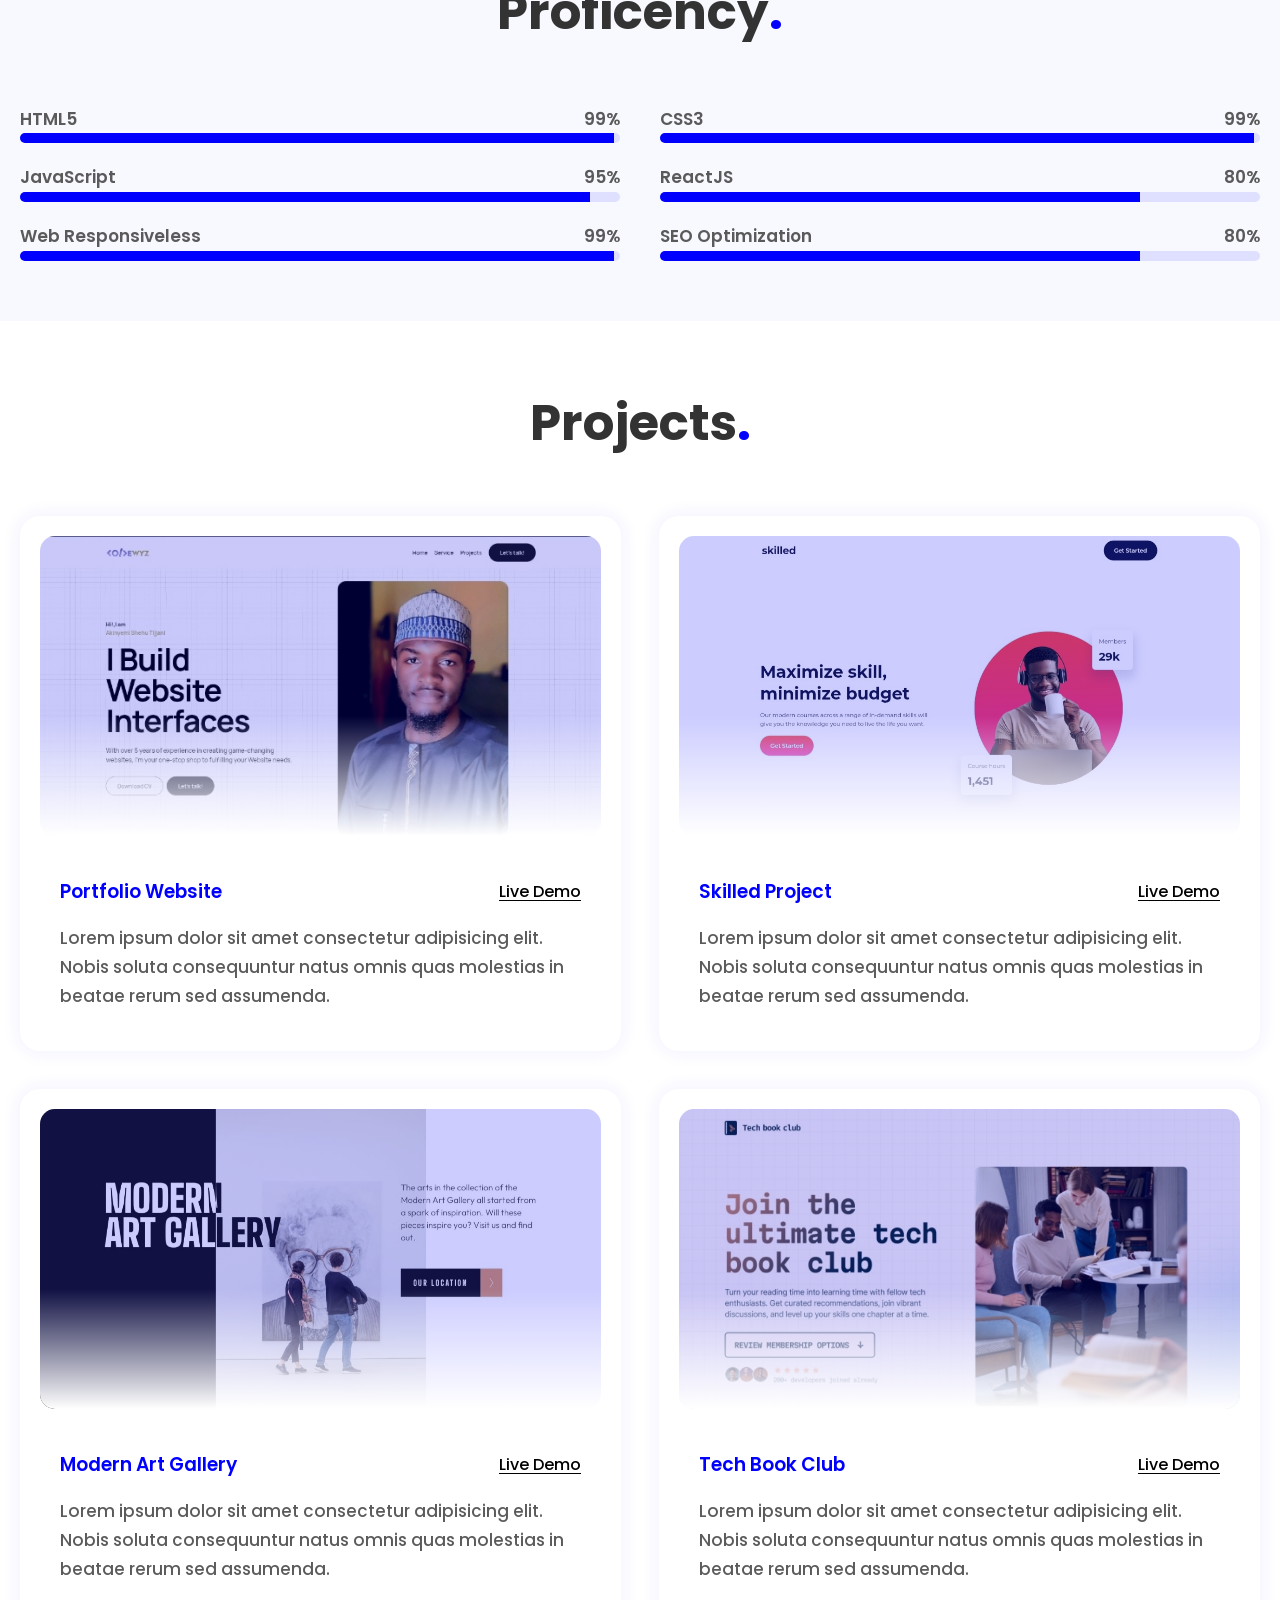
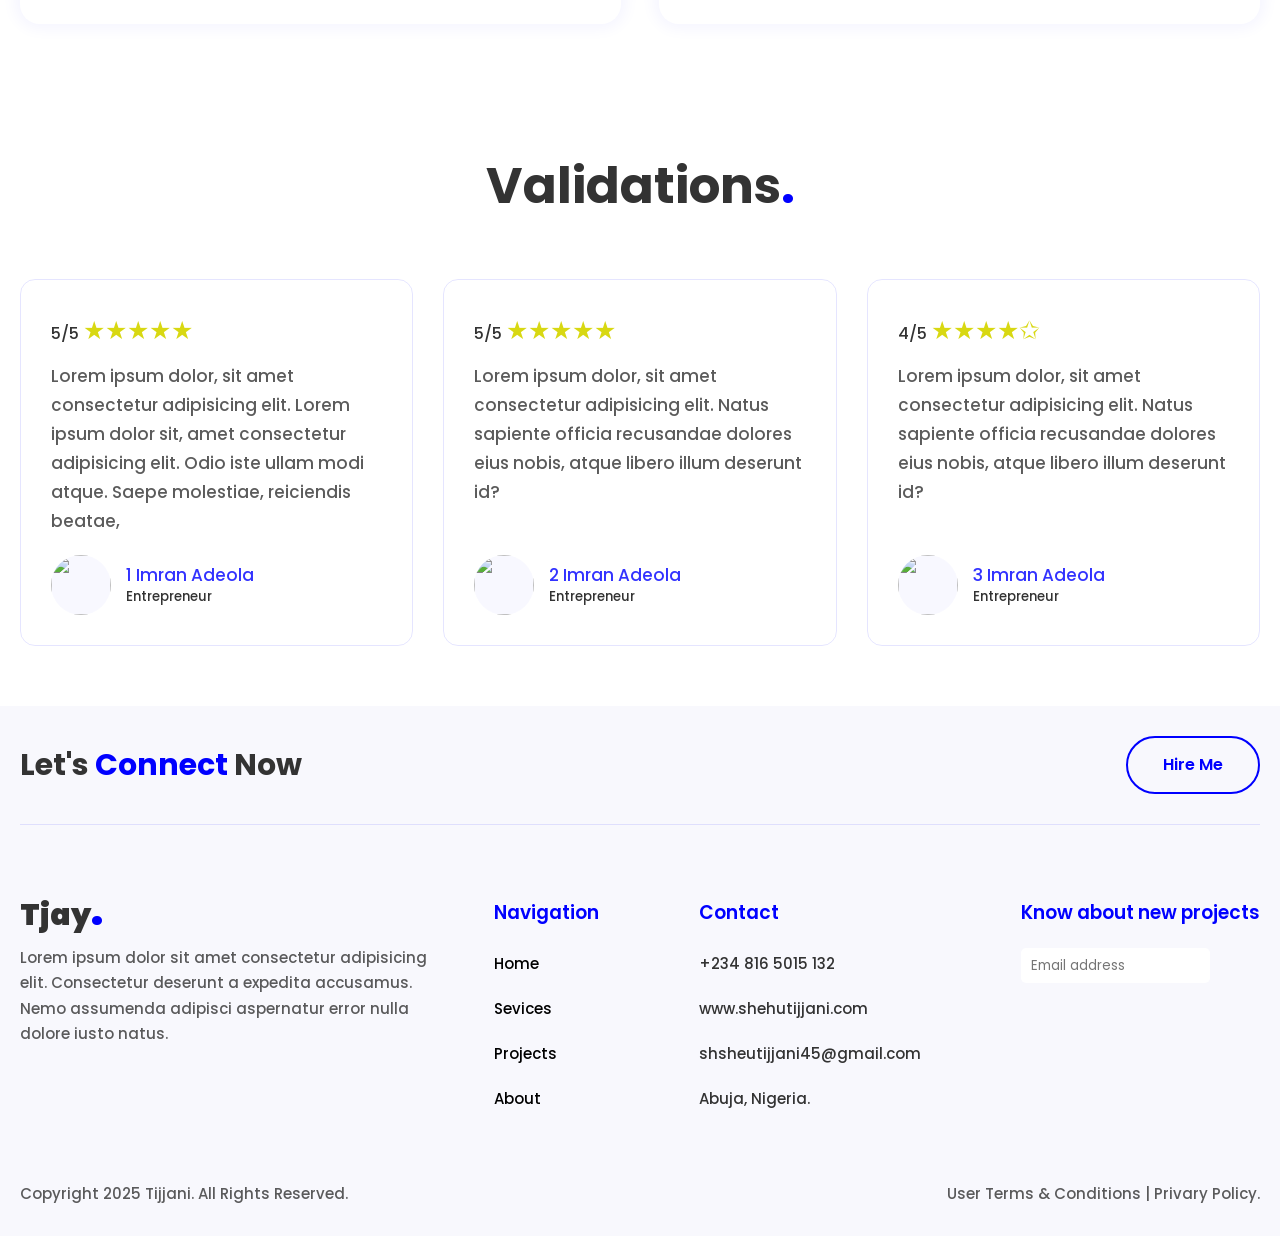
==== commit 885f1a1f: "Add files via upload" ====
--- a/index.html
+++ b/index.html
@@ -107,78 +107,76 @@
         <div class="container">
           <h2 class="lg-text">Skills<span>.</span></h2>
 
-          <div id="scroller">
-            <div id="scroll-track">
-              <div class="service">
-                <div class="icon">
-                  <img src="images/filetype-html.svg" alt="" srcset="" />
-                </div>
-                <h3>HTML5</h3>
-                <p>
-                  Lorem ipsum dolor sit amet consectetur, adipisicing elit.
-                  Quaerat, ea nesciunt neque porro beatae odio? Tenetur dolor
-                  aliquam soluta aperiam.
-                </p>
-              </div>
-
-              <div class="service">
-                <div class="icon">
-                  <img src="images/filetype-css.svg" alt="" srcset="" />
-                </div>
-                <h3>CSS3</h3>
-                <p>
-                  Lorem ipsum dolor sit amet consectetur adipisicing elit.
-                  Nostrum accusantium repellat, ex sapiente tempore aut
-                  molestiae eligendi deserunt culpa quia!
-                </p>
-              </div>
-
-              <div class="service">
-                <div class="icon">
-                  <img src="images/filetype-js.svg" alt="" srcset="" />
-                </div>
-                <h3>JavaScript</h3>
-                <p>
-                  Lorem ipsum dolor sit amet consectetur, adipisicing elit. Fuga
-                  eligendi quo ullam odit sequi culpa dolorum repudiandae!
-                </p>
-              </div>
-
-              <div class="service">
-                <div class="icon">
-                  <img src="images/filetype-jsx.svg" alt="" srcset="" />
-                </div>
-                <h3>ReactJS</h3>
-                <p>
-                  Lorem ipsum dolor sit amet consectetur, adipisicing elit.
-                  Doloremque quidem nobis incidunt ratione sapiente officiis
-                  eveniet consectetur quaerat.
-                </p>
-              </div>
-
-              <div class="service">
-                <div class="icon">
-                  <img src="images/aspect-ratio.svg" alt="" srcset="" />
-                </div>
-                <h3>Web Responsiveless</h3>
-                <p>
-                  Lorem ipsum dolor sit amet consectetur, adipisicing elit.
-                  Doloremque quidem nobis incidunt ratione sapiente officiis
-                  eveniet consectetur quaerat.
-                </p>
-              </div>
-
-              <div class="service">
-                <div class="icon">
-                  <img src="images/graph-up-arrow.svg" alt="" srcset="" />
-                </div>
-                <h3>SEO Optimization</h3>
-                <p>
-                  Lorem ipsum dolor sit amet consectetur, adipisicing elit.
-                  Doloremque quidem nobis incidunt ratione sapiente officiis
-                  eveniet consectetur quaerat.
-                </p>
-              </div>
+          <div id="scroll-track">
+            <div class="service">
+              <div class="icon">
+                <img src="images/filetype-html.svg" alt="" srcset="" />
+              </div>
+              <h3>HTML5</h3>
+              <p>
+                Lorem ipsum dolor sit amet consectetur, adipisicing elit.
+                Quaerat, ea nesciunt neque porro beatae odio? Tenetur dolor
+                aliquam soluta aperiam.
+              </p>
+            </div>
+
+            <div class="service">
+              <div class="icon">
+                <img src="images/filetype-css.svg" alt="" srcset="" />
+              </div>
+              <h3>CSS3</h3>
+              <p>
+                Lorem ipsum dolor sit amet consectetur adipisicing elit. Nostrum
+                accusantium repellat, ex sapiente tempore aut molestiae eligendi
+                deserunt culpa quia!
+              </p>
+            </div>
+
+            <div class="service">
+              <div class="icon">
+                <img src="images/filetype-js.svg" alt="" srcset="" />
+              </div>
+              <h3>JavaScript</h3>
+              <p>
+                Lorem ipsum dolor sit amet consectetur, adipisicing elit. Fuga
+                eligendi quo ullam odit sequi culpa dolorum repudiandae!
+              </p>
+            </div>
+
+            <div class="service">
+              <div class="icon">
+                <img src="images/filetype-jsx.svg" alt="" srcset="" />
+              </div>
+              <h3>ReactJS</h3>
+              <p>
+                Lorem ipsum dolor sit amet consectetur, adipisicing elit.
+                Doloremque quidem nobis incidunt ratione sapiente officiis
+                eveniet consectetur quaerat.
+              </p>
+            </div>
+
+            <div class="service">
+              <div class="icon">
+                <img src="images/aspect-ratio.svg" alt="" srcset="" />
+              </div>
+              <h3>Web Responsiveless</h3>
+              <p>
+                Lorem ipsum dolor sit amet consectetur, adipisicing elit.
+                Doloremque quidem nobis incidunt ratione sapiente officiis
+                eveniet consectetur quaerat.
+              </p>
+            </div>
+
+            <div class="service">
+              <div class="icon">
+                <img src="images/graph-up-arrow.svg" alt="" srcset="" />
+              </div>
+              <h3>SEO Optimization</h3>
+              <p>
+                Lorem ipsum dolor sit amet consectetur, adipisicing elit.
+                Doloremque quidem nobis incidunt ratione sapiente officiis
+                eveniet consectetur quaerat.
+              </p>
             </div>
           </div>
         </div>
--- a/style.css
+++ b/style.css
@@ -42,7 +42,7 @@
 }
 
 .btn {
-  padding: 10px 35px;
+  padding: 13px 35px;
   border: 2px solid blue;
   color: blue;
   border-radius: 50px;
@@ -138,13 +138,18 @@
     overflow: hidden;
     cursor: pointer;
     display: flex;
+  }
+
+  #hamburger-icon:hover {
     fill: blue;
   }
+
   #open,
   #close {
     flex: 0 0 100%;
     transition: transform 0.3s ease;
   }
+
   nav:has(#toggle:checked) #open,
   nav:has(#toggle:checked) #close {
     transform: translateX(-100%);
@@ -280,7 +285,7 @@
 #hero #details #btn-wrapper {
   display: flex;
   flex-wrap: wrap;
-  column-gap: 20px;
+  column-gap: 10px;
   row-gap: 10px;
   max-width: max-content;
 }
@@ -375,7 +380,6 @@
 #metrics .container {
   padding: 30px 50px;
   transform: translateY(-70px);
-  width: 100%;
   width: 80%;
   max-width: 1200px;
   box-shadow: 0 5px 15px rgba(0, 0, 255, 0.05);
@@ -425,42 +429,43 @@
 }
 
 #services .lg-text {
-  flex: 1;
-  min-width: 300px;
+  flex: 0.5 1 300px;
   text-align: left;
   margin: 0;
   padding: 15px 0;
 }
 
-#services #scroller {
-  flex: 800px;
+#services #scroll-track {
+  flex: 2 1 800px;
+  padding: 15px 0;
+
+  display: flex;
+  gap: 30px;
   overflow-x: scroll;
-  padding: 15px 0;
-}
-
-#services #scroll-track {
-  display: flex;
-  gap: 30px;
-  width: max-content;
+
+  scroll-snap-type: x mandatory;
+  scroll-behavior: smooth;
 }
 
 #services #scroll-track .service {
+  flex: 1 0 90vw;
+  min-width: 200px;
   max-width: 400px;
-  width: 85vw;
+
   padding: 40px;
   text-align: center;
   border-radius: 40px;
   border: 15px solid rgba(0, 0, 255, 0.017);
   outline: 1px solid rgba(0, 0, 255, 0.068);
   outline-offset: -15px;
+
+  scroll-snap-align: center;
 }
 
 #services #scroll-track .service .icon {
-  /* padding: 35px; */
   display: inline-block;
   border-radius: 50%;
   margin-bottom: 10px;
-  /* background-color: rgba(0, 0, 255, 0.103); */
 }
 
 #services #scroll-track .service .icon img {
@@ -701,8 +706,6 @@
   background-color: rgb(248, 248, 253);
   position: relative;
   z-index: 4;
-  max-height: 100vh;
-  min-height: max-content;
 }
 
 footer .container {
@@ -763,6 +766,7 @@
 
 footer #middle h3 {
   color: blue;
+  font-weight: 600;
 }
 
 footer #middle li {
@@ -782,12 +786,13 @@
 
 footer #middle #news-mail input {
   padding: 10px;
-  border: 1px solid rgba(0, 0, 255, 0.103);
+  border: 1px solid rgba(0, 0, 255, 0.3);
+  border: none;
   border-radius: 5px;
   outline: none;
+}
+footer #middle #news-mail input:focus {
   outline: 1px solid rgb(0, 0, 255);
-}
-footer #middle #news-mail input: {
 }
 
 footer #middle #news-mail input::placeholder {
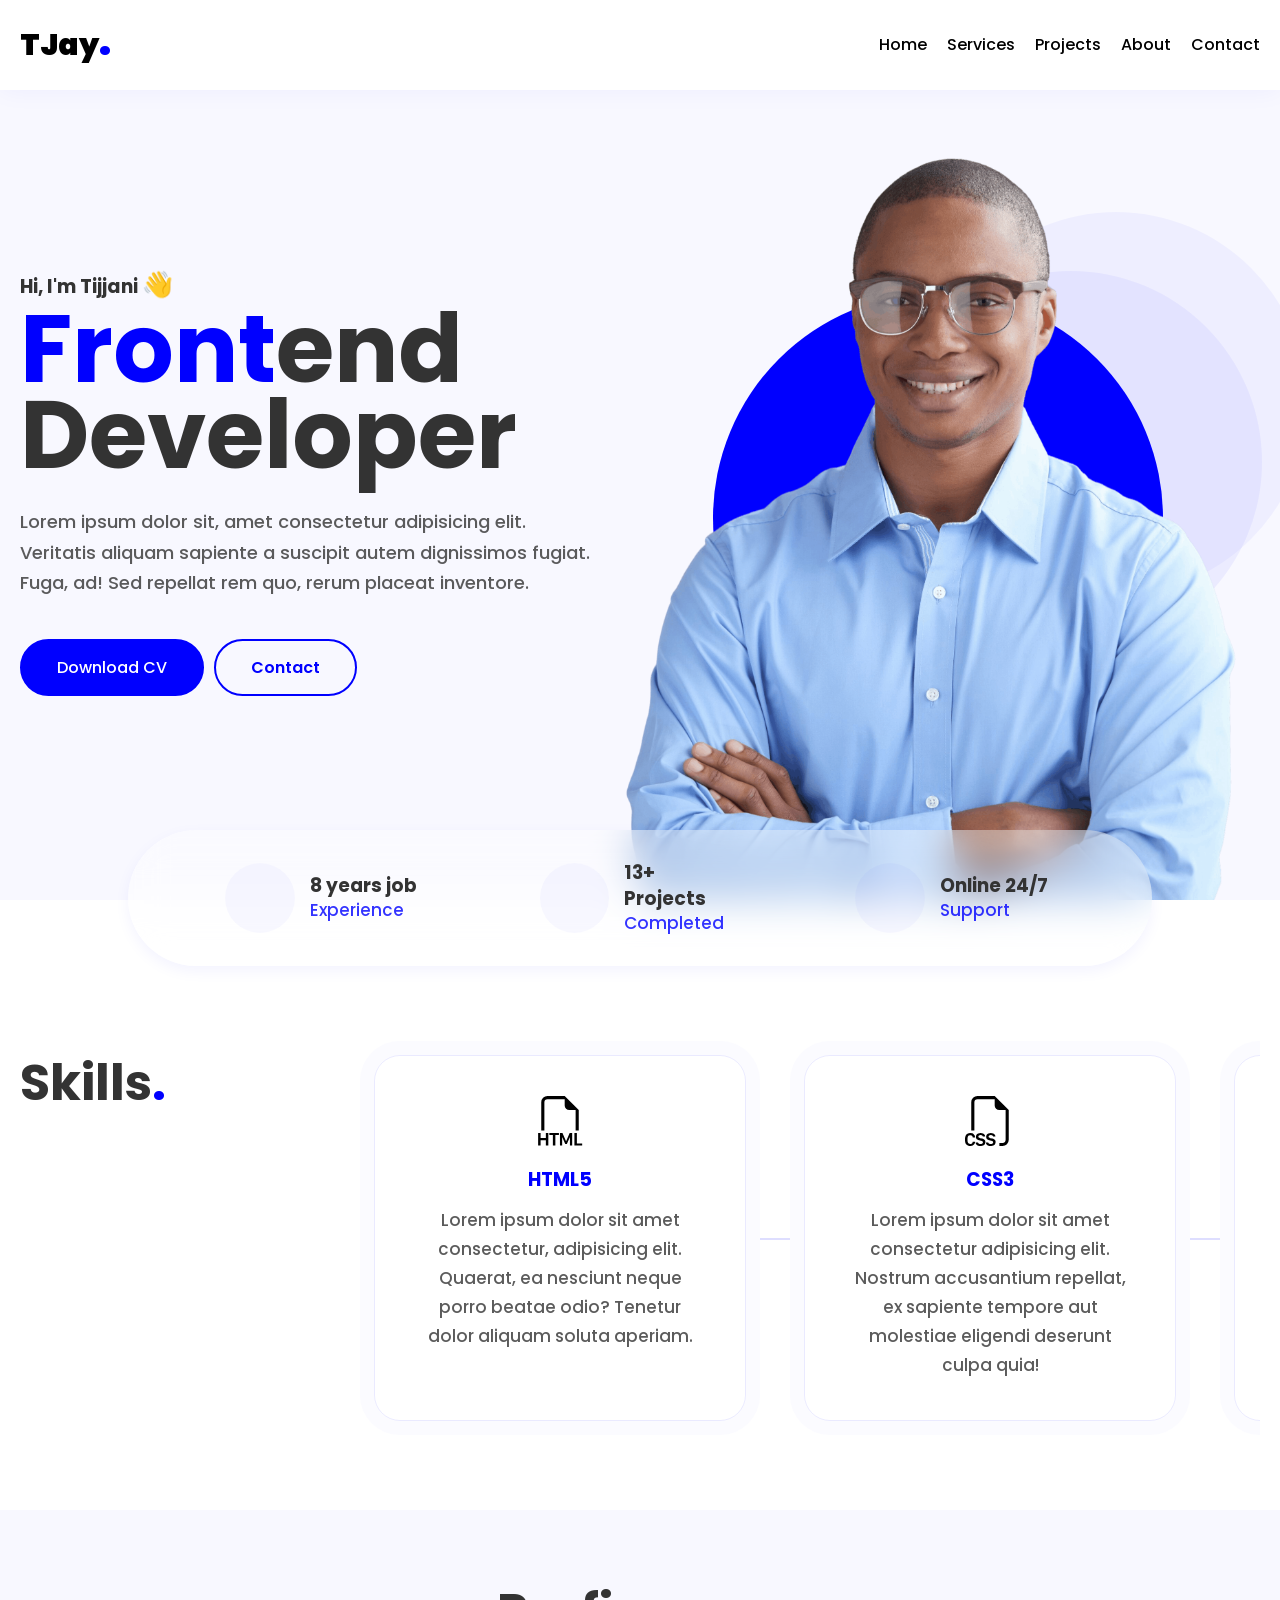
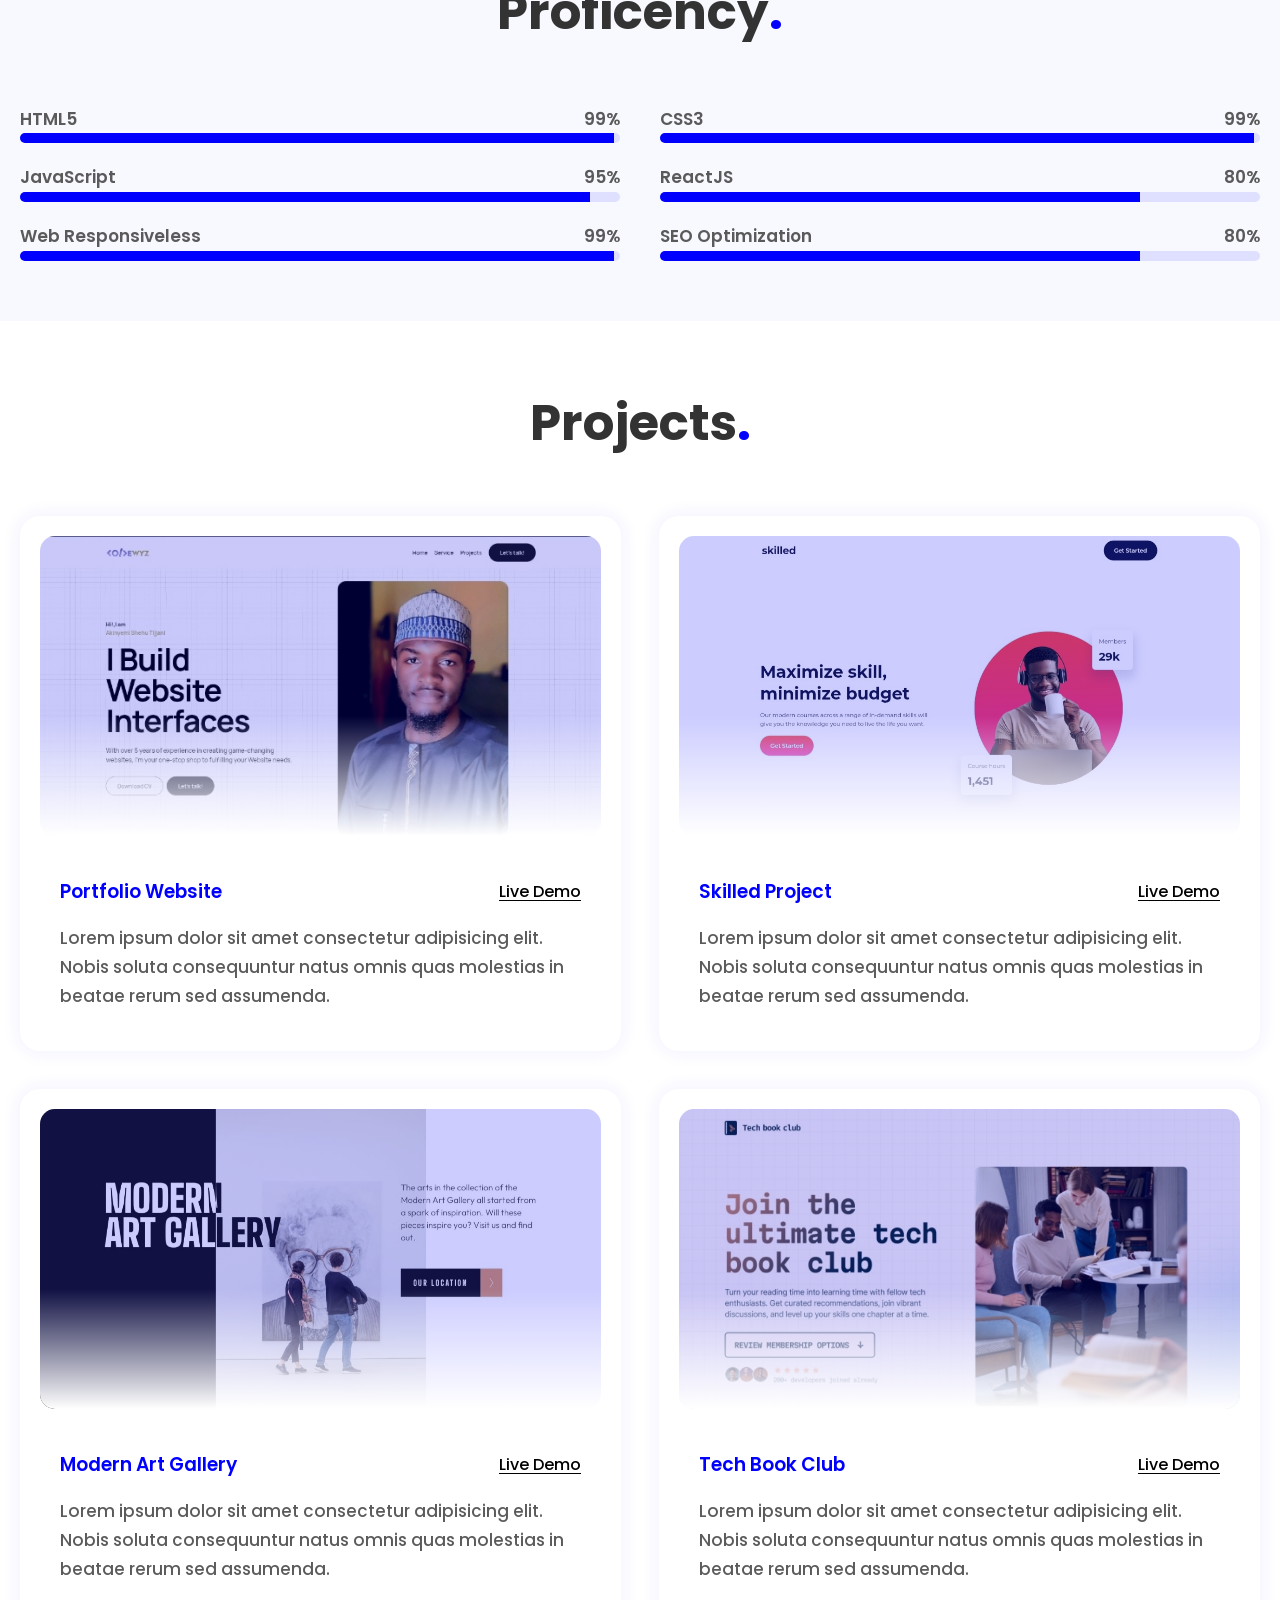
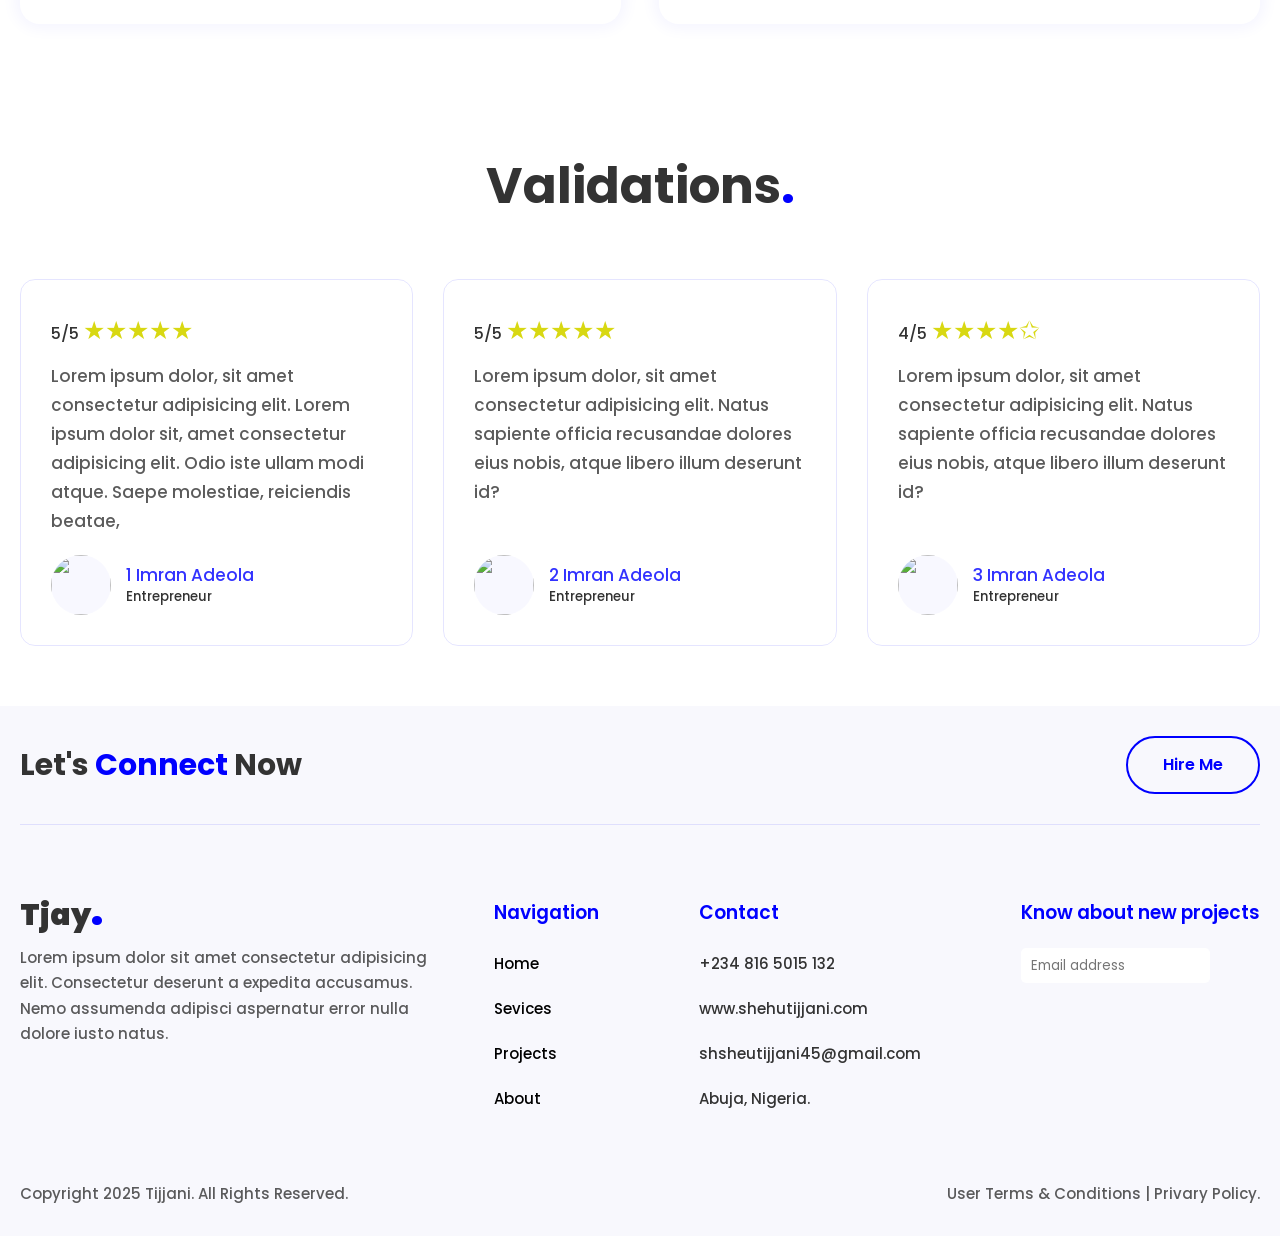
==== commit 6cf35fa8: "Add files via upload" ====
--- a/index.html
+++ b/index.html
@@ -15,6 +15,7 @@
   </head>
   <body>
     <header id="home">
+      <label for="toggle" id="hamburger-overlay"></label>
       <nav>
         <div class="container">
           <div id="logo"><a href="#home">TJay</a><span>.</span></div>
--- a/style.css
+++ b/style.css
@@ -127,7 +127,19 @@
 #toggle {
   display: none;
 }
+
 #hamburger-icon {
+  display: none;
+}
+
+#hamburger-overlay {
+  position: fixed;
+  left: 0;
+  top: 0;
+  height: 100vh;
+  width: 100vw;
+  background-color: transparent;
+  z-index: 3;
   display: none;
 }
 
@@ -139,7 +151,6 @@
     cursor: pointer;
     display: flex;
   }
-
   #hamburger-icon:hover {
     fill: blue;
   }
@@ -153,6 +164,10 @@
   nav:has(#toggle:checked) #open,
   nav:has(#toggle:checked) #close {
     transform: translateX(-100%);
+  }
+
+  body:has(#toggle:checked) #hamburger-overlay {
+    display: block;
   }
 }
 
@@ -445,10 +460,22 @@
 
   scroll-snap-type: x mandatory;
   scroll-behavior: smooth;
+  position: relative;
+}
+
+#services #scroll-track::before {
+  content: "";
+  position: absolute;
+  top: 50%;
+  left: 0;
+  background-color: rgba(0, 0, 255, 0.13);
+  height: 2px;
+  width: calc(400px * 6);
+  z-index: -1;
 }
 
 #services #scroll-track .service {
-  flex: 1 0 90vw;
+  flex: 1 0 85vw;
   min-width: 200px;
   max-width: 400px;
 
@@ -458,6 +485,7 @@
   border: 15px solid rgba(0, 0, 255, 0.017);
   outline: 1px solid rgba(0, 0, 255, 0.068);
   outline-offset: -15px;
+  background-color: white;
 
   scroll-snap-align: center;
 }
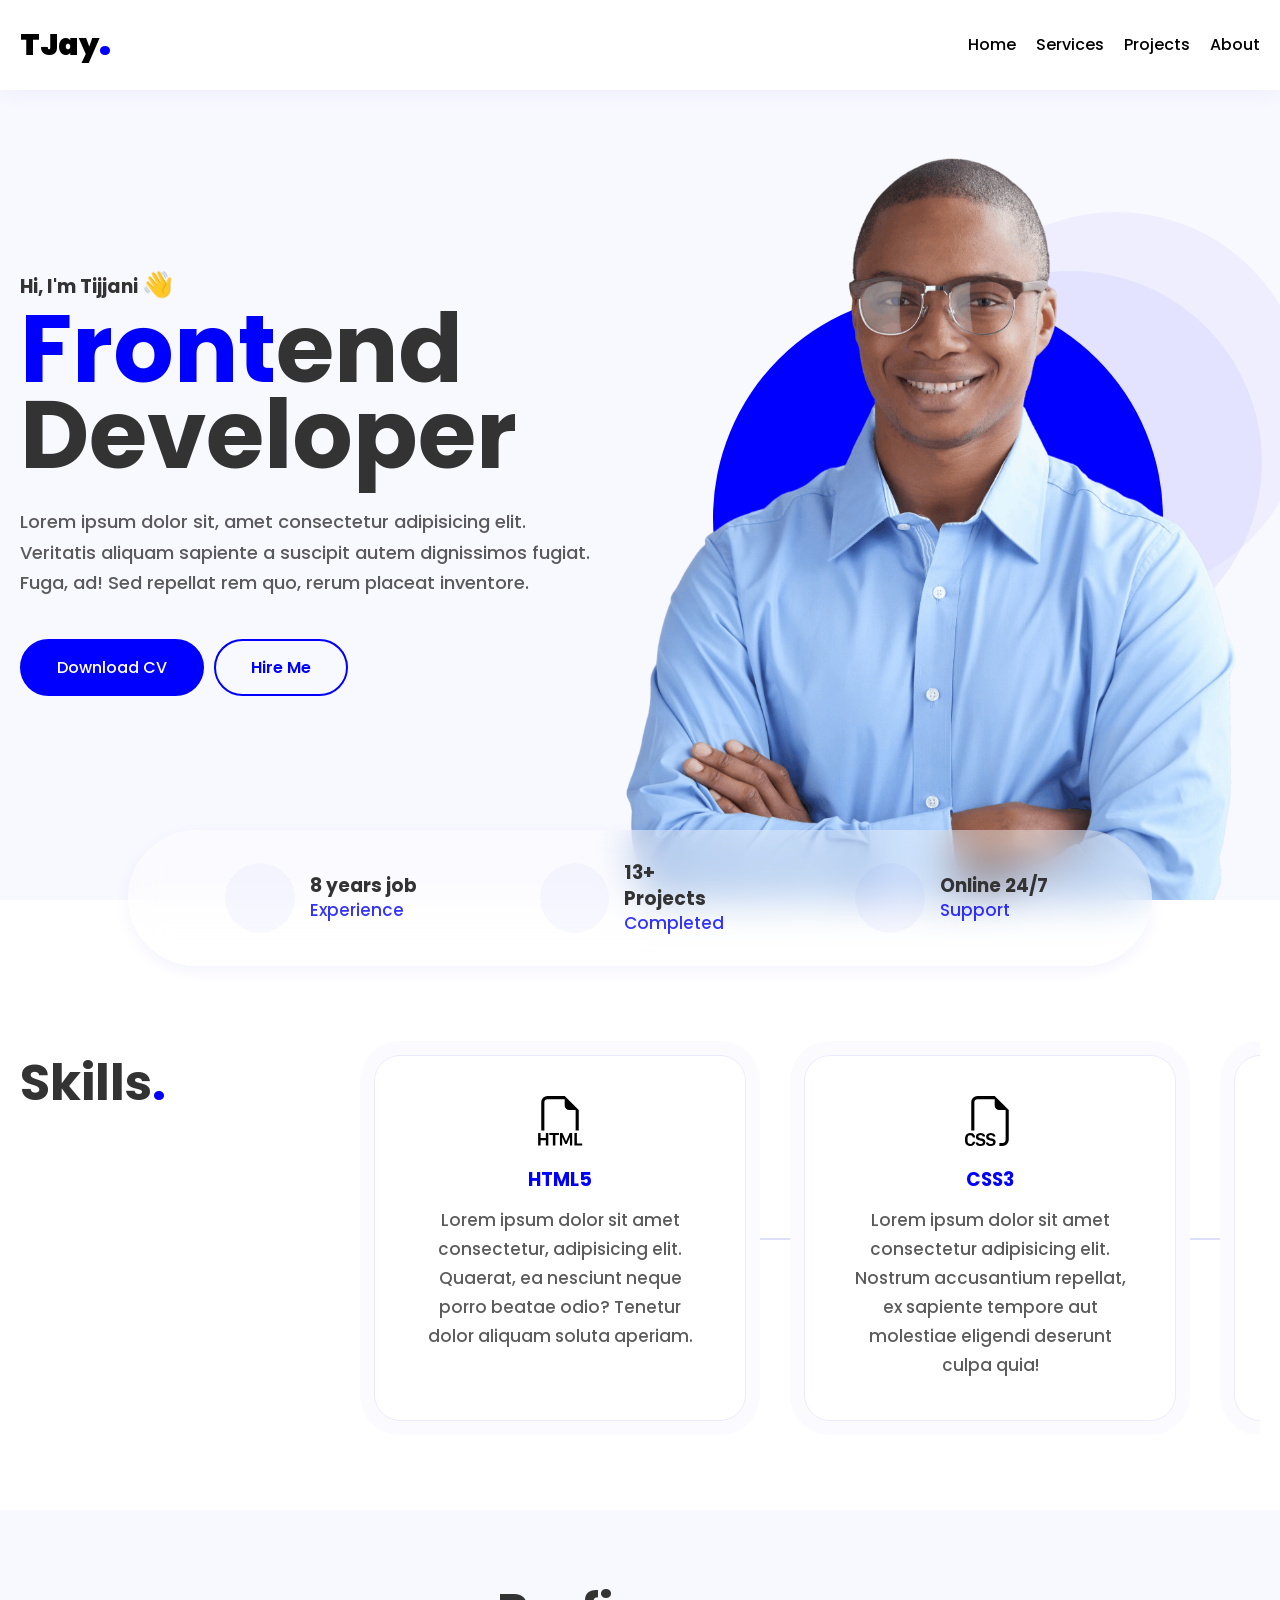
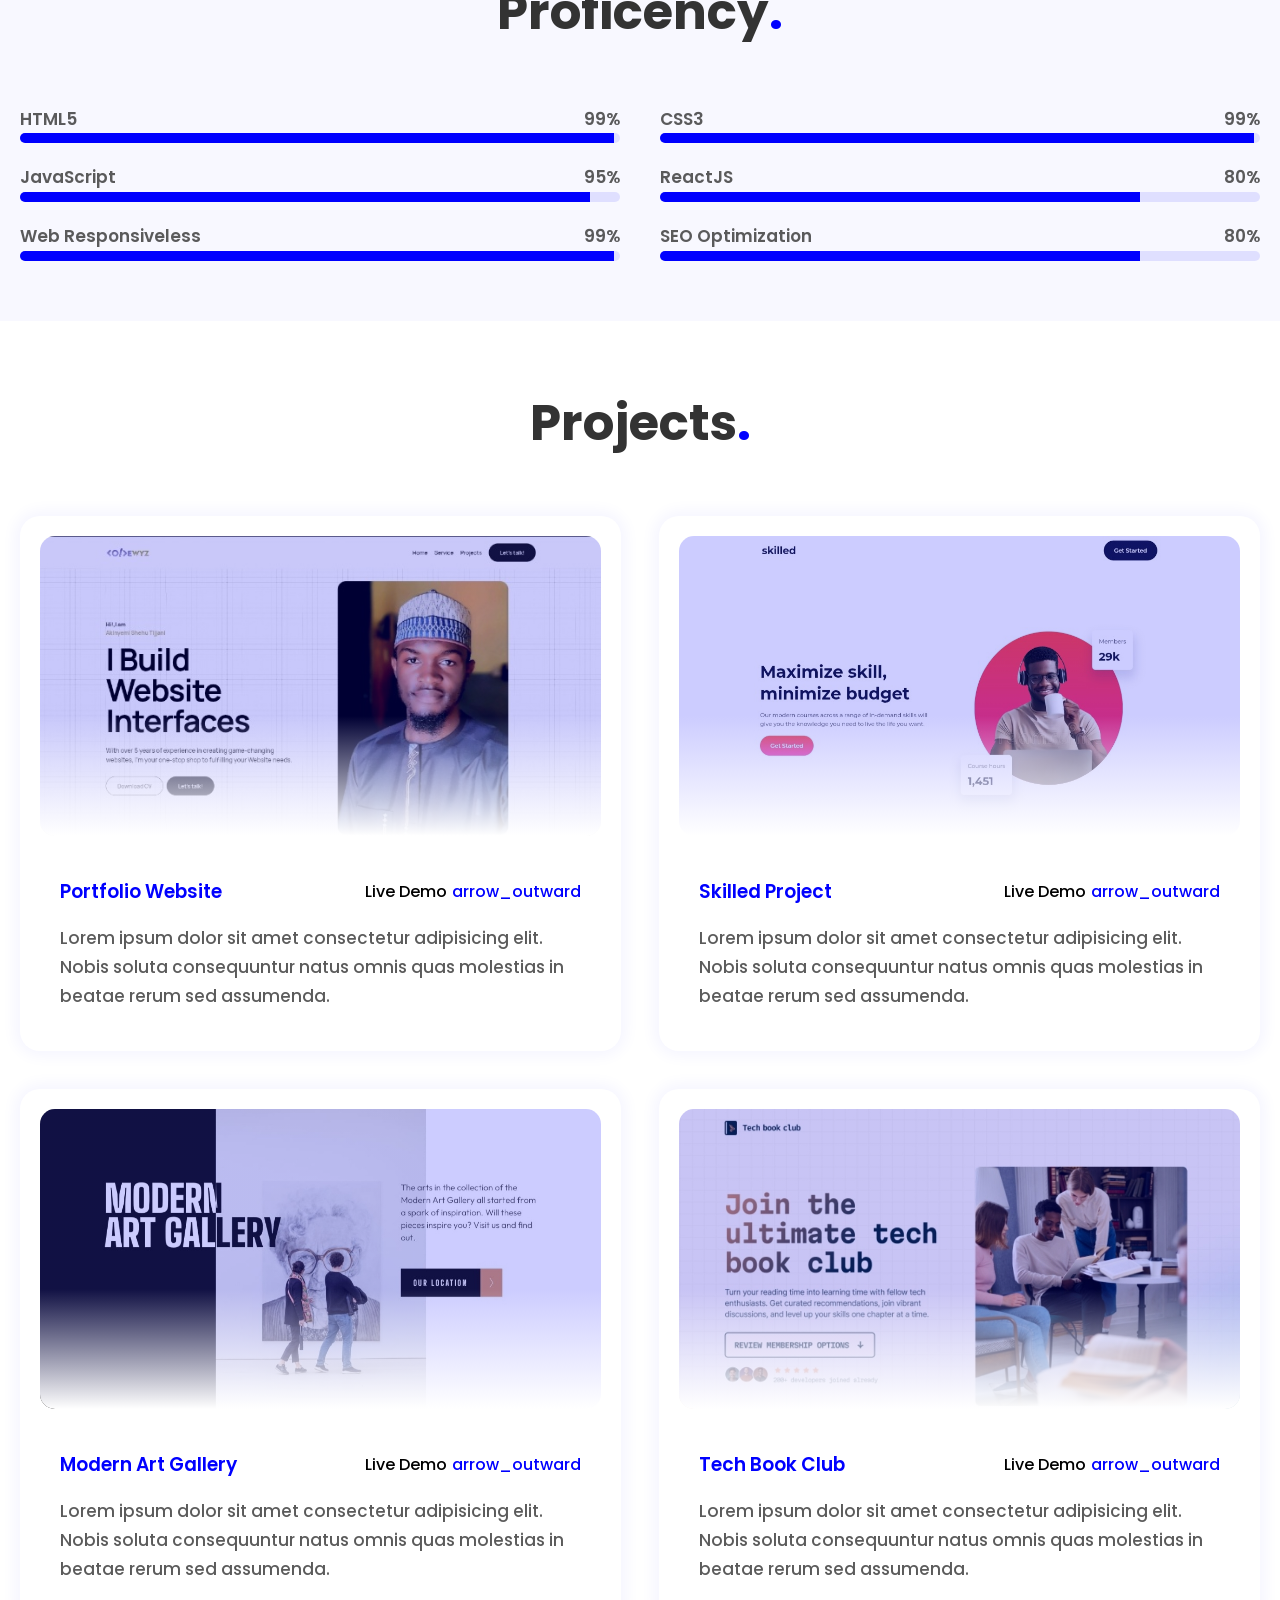
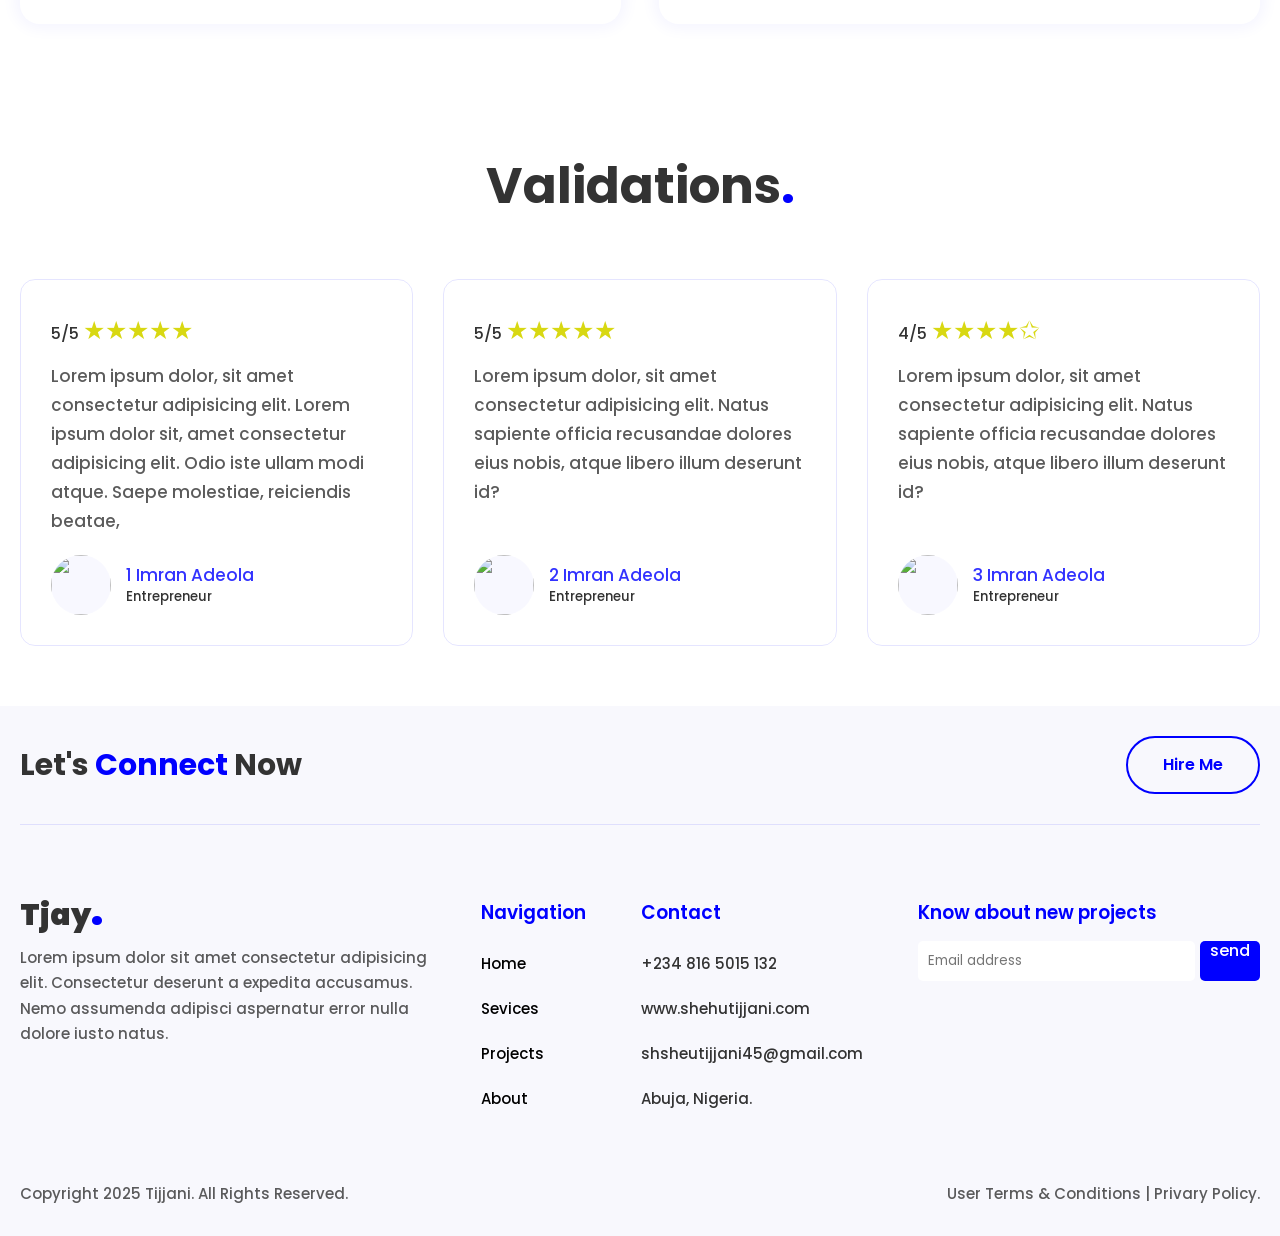
==== commit 5913a684: "Add files via upload" ====
--- a/index.html
+++ b/index.html
@@ -10,6 +10,11 @@
       rel="stylesheet"
     />
 
+    <link
+      href="https://fonts.googleapis.com/icon?family=Material+Symbols"
+      rel="stylesheet"
+    />
+
     <link rel="stylesheet" href="style.css" />
     <title>Portfolio</title>
   </head>
@@ -36,7 +41,6 @@
             <li><a href="#services">Services</a></li>
             <li><a href="#projects">Projects</a></li>
             <li><a href="pages/about.html">About</a></li>
-            <li><a href="#contact">Contact</a></li>
           </ul>
         </div>
       </nav>
@@ -53,7 +57,7 @@
             </p>
             <div id="btn-wrapper">
               <a href="#" class="btn">Download CV</a>
-              <a href="#" class="btn">Contact</a>
+              <a href="#" class="btn">Hire Me</a>
             </div>
           </div>
 
@@ -252,7 +256,10 @@
               <div class="description">
                 <div class="top">
                   <h3 class="name">Portfolio Website</h3>
-                  <a href="#">Live Demo</a>
+                  <a href="#"
+                    >Live Demo
+                    <span class="material-symbols"> arrow_outward </span></a
+                  >
                 </div>
 
                 <p class="summary">
@@ -271,7 +278,10 @@
               <div class="description">
                 <div class="top">
                   <h3 class="name">Skilled Project</h3>
-                  <a href="#">Live Demo</a>
+                  <a href="#"
+                    >Live Demo
+                    <span class="material-symbols"> arrow_outward </span></a
+                  >
                 </div>
 
                 <p class="summary">
@@ -290,7 +300,10 @@
               <div class="description">
                 <div class="top">
                   <h3 class="name">Modern Art Gallery</h3>
-                  <a href="#">Live Demo</a>
+                  <a href="#"
+                    >Live Demo
+                    <span class="material-symbols"> arrow_outward </span></a
+                  >
                 </div>
 
                 <p class="summary">
@@ -309,7 +322,10 @@
               <div class="description">
                 <div class="top">
                   <h3 class="name">Tech Book Club</h3>
-                  <a href="#">Live Demo</a>
+                  <a href="#"
+                    >Live Demo
+                    <span class="material-symbols"> arrow_outward </span></a
+                  >
                 </div>
 
                 <p class="summary">
@@ -602,7 +618,7 @@
                 <li><a href="#">Home</a></li>
                 <li><a href="#services">Sevices</a></li>
                 <li><a href="#projects">Projects</a></li>
-                <li><a href="#about">About</a></li>
+                <li><a href="pages/about.html">About</a></li>
               </ul>
             </div>
 
@@ -620,12 +636,12 @@
             <div id="news-mail">
               <h3>Know about new projects</h3>
 
-              <div class="input-wrapper">
+              <div id="input-wrapper">
                 <input type="text" placeholder="Email address" />
 
-                <!-- <svg>
-                  <use href="" />
-                </svg> -->
+                <a href="#" id="icon"
+                  ><span class="material-symbols">send</span>
+                </a>
               </div>
             </div>
           </div>
--- a/style.css
+++ b/style.css
@@ -643,8 +643,25 @@
 }
 
 #projects figure .description .top a {
-  border-bottom: 1px solid;
   line-height: 1;
+  display: flex;
+  align-items: flex-end;
+  gap: 5px;
+  transition: color 0.3s ease;
+}
+
+#projects figure .description .top a:hover {
+  color: blue;
+}
+
+#projects figure .description .top a span {
+  color: blue;
+  font-size: 16px;
+  transition: transform 0.3s ease;
+}
+
+#projects figure .description .top a:hover span {
+  transform: rotate(45deg);
 }
 
 #testimonials {
@@ -812,19 +829,31 @@
 footer #middle #news-mail {
 }
 
+footer #middle #news-mail #input-wrapper {
+  display: flex;
+  gap: 5px;
+}
+
 footer #middle #news-mail input {
   padding: 10px;
-  border: 1px solid rgba(0, 0, 255, 0.3);
   border: none;
   border-radius: 5px;
   outline: none;
-}
+  flex: 1;
+  font-family: "Poppins", sans-serif;
+}
+
 footer #middle #news-mail input:focus {
-  outline: 1px solid rgb(0, 0, 255);
-}
-
-footer #middle #news-mail input::placeholder {
-  font-family: "Poppins", sans-serif;
+  border: 1px solid rgba(0, 0, 255, 0.3);
+}
+
+footer #middle #news-mail #icon {
+  display: inline-block;
+  background-color: blue;
+  color: white;
+  padding: 10px;
+  border-radius: 5px;
+  line-height: 0;
 }
 
 footer #bottom {
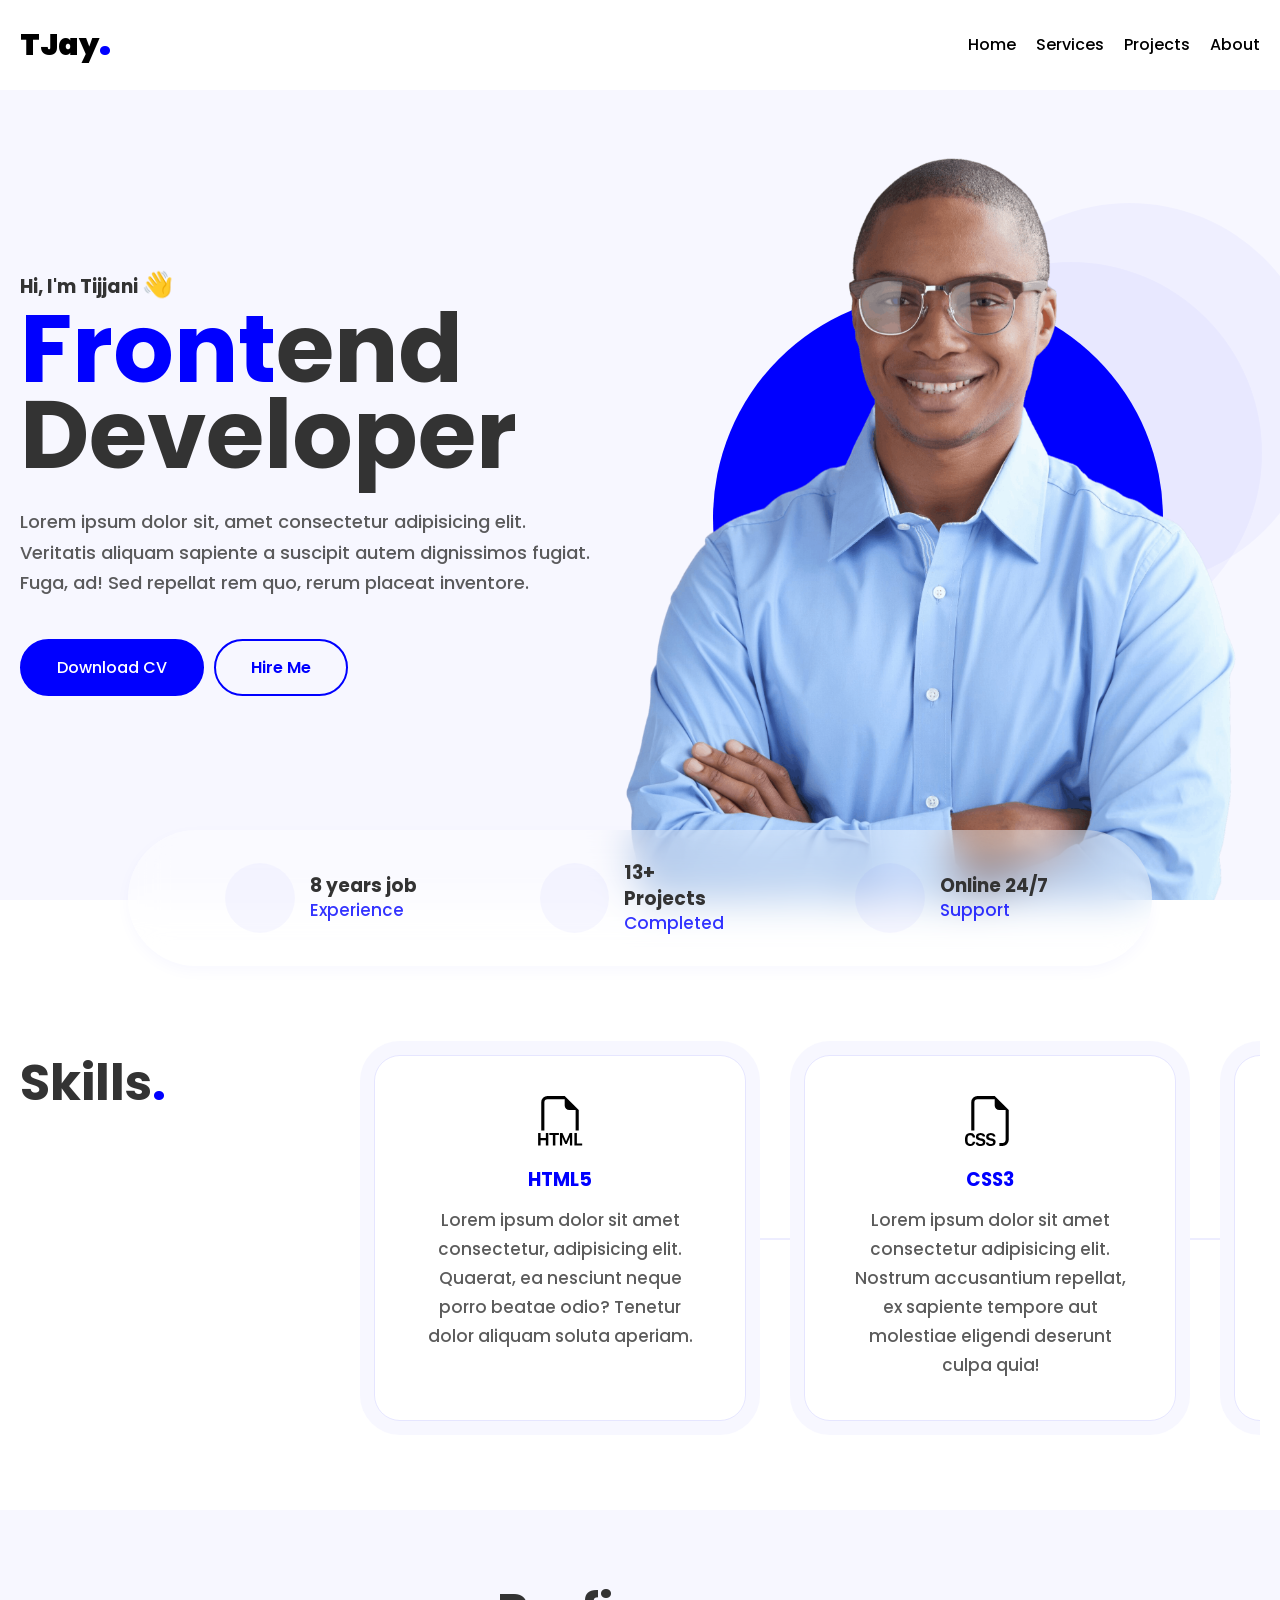
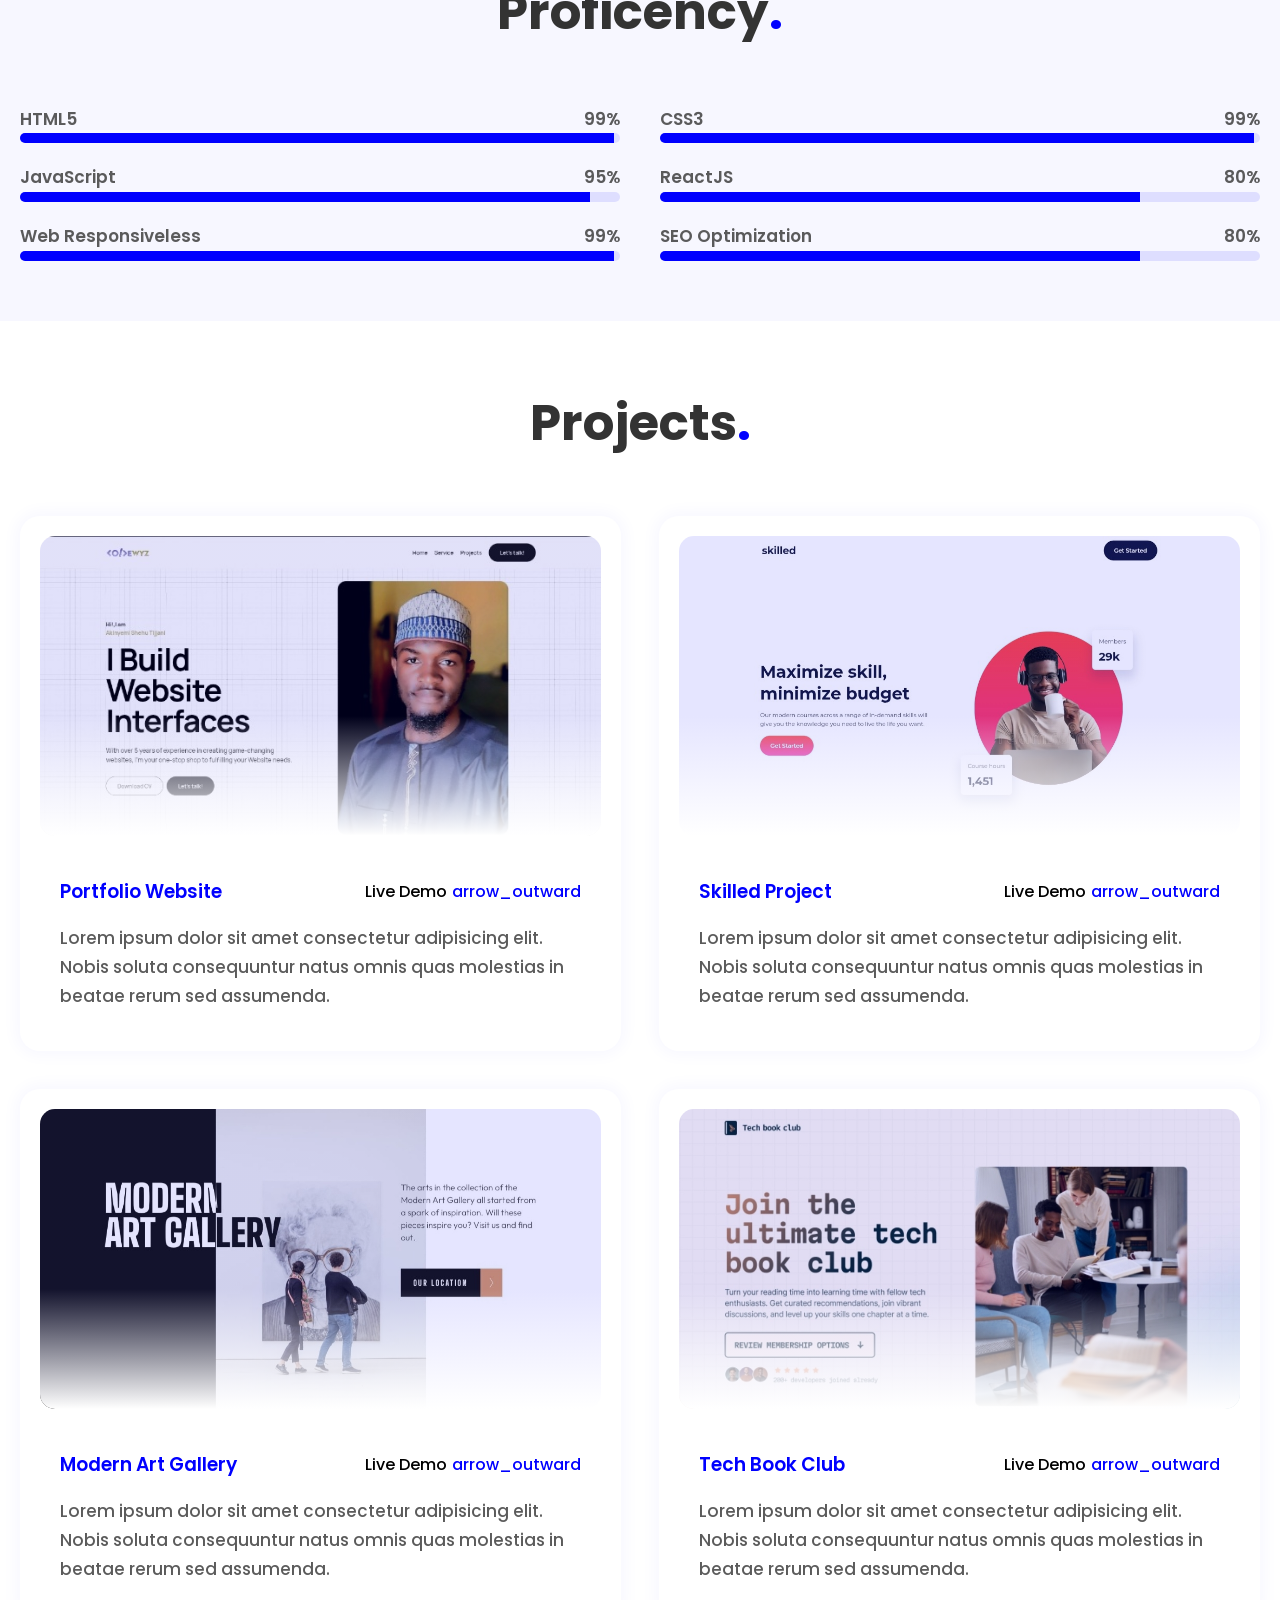
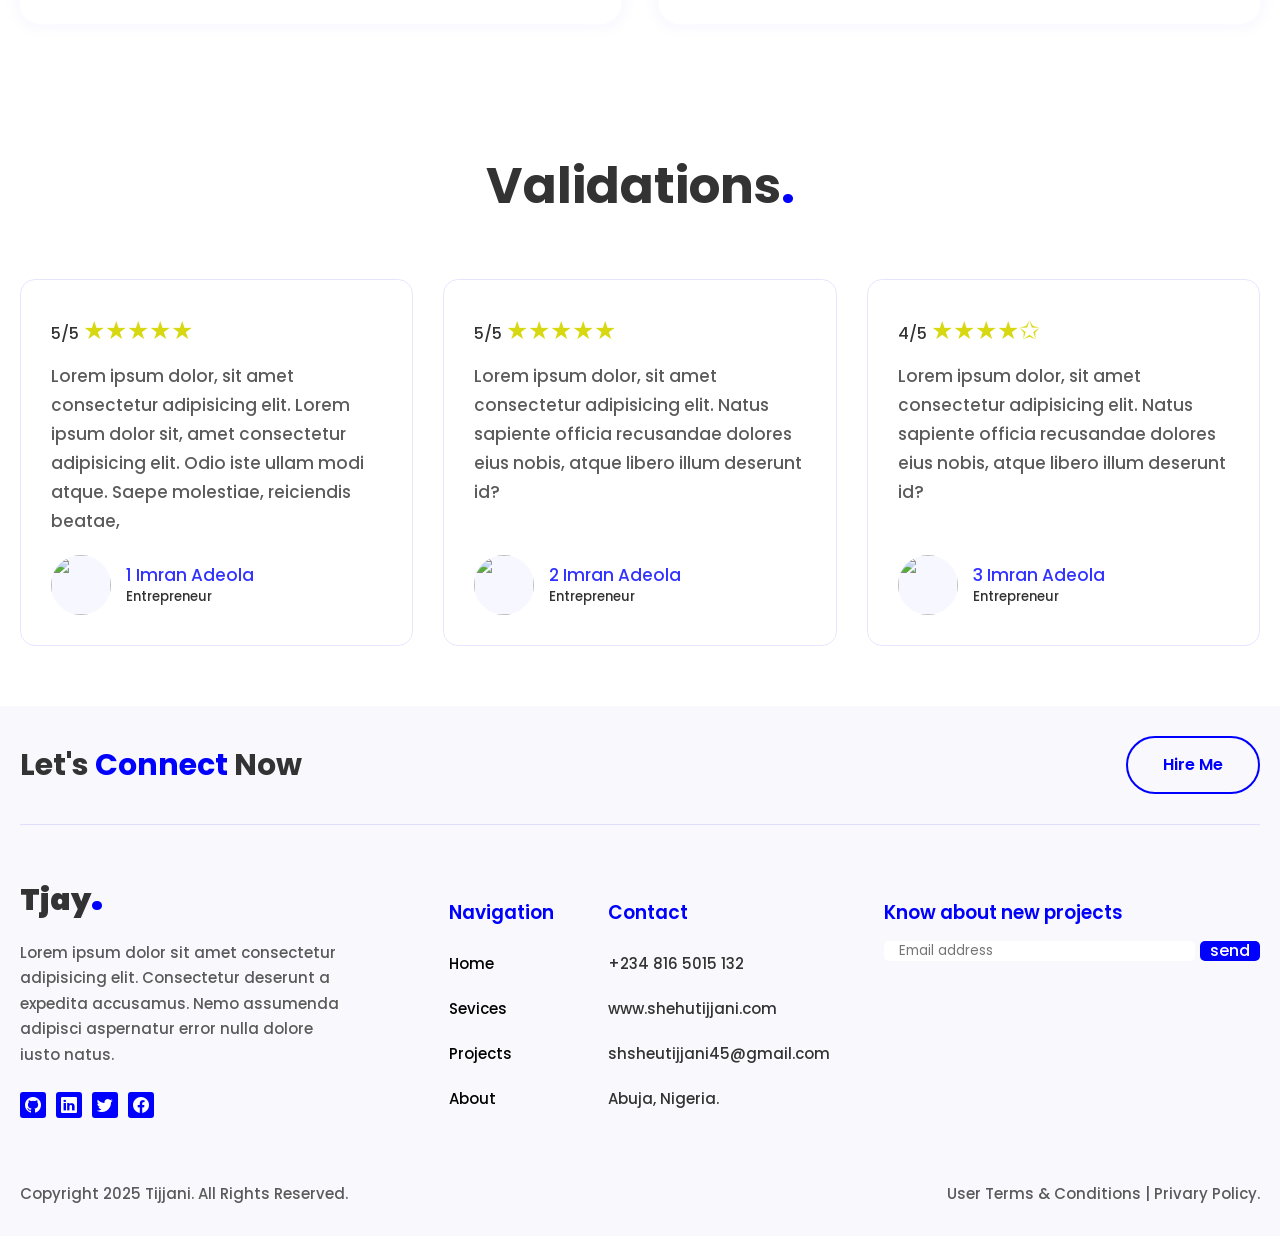
==== commit 69142d9b: "Add files via upload" ====
--- a/index.html
+++ b/index.html
@@ -13,6 +13,11 @@
     <link
       href="https://fonts.googleapis.com/icon?family=Material+Symbols"
       rel="stylesheet"
+    />
+
+    <link
+      rel="stylesheet"
+      href="https://cdn.jsdelivr.net/npm/bootstrap-icons@1.13.1/font/bootstrap-icons.min.css"
     />
 
     <link rel="stylesheet" href="style.css" />
@@ -607,7 +612,20 @@
               aspernatur error nulla dolore iusto natus.
             </p>
 
-            <div id="socials"></div>
+            <div id="socials">
+              <a href="#">
+                <i class="bi bi-github"></i>
+              </a>
+              <a href="#">
+                <i class="bi bi-linkedin"></i>
+              </a>
+              <a href="#">
+                <i class="bi bi-twitter"></i>
+              </a>
+              <a href="#">
+                <i class="bi bi-facebook"></i>
+              </a>
+            </div>
           </div>
 
           <div id="right">
--- a/style.css
+++ b/style.css
@@ -1,3 +1,12 @@
+:root {
+  --blue: blue;
+  --blue-light: rgba(0, 0, 255, 0.1);
+  --blue-lighter: rgba(0, 0, 255, 0.07);
+  --blue-lightest: rgba(0, 0, 255, 0.03);
+
+  --white: white;
+}
+
 * {
   margin: 0;
   padding: 0;
@@ -43,8 +52,8 @@
 
 .btn {
   padding: 13px 35px;
-  border: 2px solid blue;
-  color: blue;
+  border: 2px solid var(--blue);
+  color: var(--blue);
   border-radius: 50px;
   transition: all 0.3s ease;
   font-weight: 600;
@@ -52,7 +61,7 @@
 
 .btn:hover {
   transform: translateY(-2px);
-  box-shadow: 0 5px 15px rgba(0, 0, 255, 0.2);
+  box-shadow: 0 5px 15px var(--blue-light);
 }
 
 .lg-text {
@@ -63,7 +72,7 @@
 }
 
 .lg-text span {
-  color: blue;
+  color: var(--blue);
 }
 
 header {
@@ -71,7 +80,7 @@
   min-height: max-content;
   display: flex;
   flex-direction: column;
-  background-color: rgba(0, 0, 255, 0.027);
+  background-color: var(--blue-lightest);
 }
 
 @media screen and (max-width: 1040px) {
@@ -86,8 +95,8 @@
   left: 0;
   width: 100vw;
   z-index: 3;
-  background-color: #fff;
-  box-shadow: 0 0 25px rgba(0, 0, 255, 0.05);
+  background-color: var(--white);
+  box-shadow: 0 0 25px 3;
 }
 
 nav .container {
@@ -119,7 +128,7 @@
 }
 
 #logo span {
-  color: blue;
+  color: var(--blue);
   font-size: 40px;
   line-height: 0.5;
 }
@@ -152,7 +161,7 @@
     display: flex;
   }
   #hamburger-icon:hover {
-    fill: blue;
+    fill: var(--blue);
   }
 
   #open,
@@ -196,7 +205,7 @@
 }
 
 nav .container ul li a:hover {
-  color: blue;
+  color: var(--blue);
 }
 
 nav .container ul li a::before {
@@ -204,7 +213,7 @@
   height: 2px;
   width: 0%;
   border-radius: 10px;
-  background-color: blue;
+  background-color: var(--blue);
   position: absolute;
   bottom: 0;
   left: 0;
@@ -221,9 +230,9 @@
   }
 
   nav .container ul li a:hover {
-    color: blue;
+    color: var(--blue);
     border-radius: 10px;
-    background-color: rgba(0, 0, 255, 0.03);
+    background-color: var(--blue-lightest);
   }
 
   nav .container ul li a::before {
@@ -287,7 +296,7 @@
 }
 
 #hero #details h1 span {
-  color: blue;
+  color: var(--blue);
 }
 
 #hero #details p {
@@ -312,13 +321,13 @@
 }
 
 #hero #details #btn-wrapper .btn:first-of-type {
-  background-color: blue;
-  color: white;
+  background-color: var(--blue);
+  color: var(--white);
   font-weight: 500;
 }
 
 #hero #details #btn-wrapper .btn:last-of-type {
-  color: blue;
+  color: var(--blue);
 }
 
 #hero #illustration {
@@ -363,7 +372,7 @@
 #hero #illustration #image #bg-circle .circle {
   height: 100%;
   width: 100%;
-  background-color: blue;
+  background-color: var(--blue);
   position: absolute;
   left: 0;
   top: 0;
@@ -374,17 +383,17 @@
 #hero #illustration #image #bg-circle .circle-2 {
   height: 85%;
   width: 85%;
-  background-color: rgba(0, 0, 255, 0.05);
+  background-color: var(--blue-lightest);
   left: 37%;
-  top: -5%;
+  top: -7%;
 }
 
 #hero #illustration #image #bg-circle .circle-3 {
   height: 85%;
   width: 85%;
-  background-color: rgba(0, 0, 255, 0.041);
-  left: 47%;
-  top: -18%;
+  background-color: var(--blue-lightest);
+  left: 50%;
+  top: -20%;
 }
 
 #metrics {
@@ -397,7 +406,7 @@
   transform: translateY(-70px);
   width: 80%;
   max-width: 1200px;
-  box-shadow: 0 5px 15px rgba(0, 0, 255, 0.05);
+  box-shadow: 0 5px 15px var(--blue-lightest);
   background-color: #ffffff5e;
   backdrop-filter: blur(20px);
   border-radius: 150px;
@@ -421,13 +430,13 @@
 }
 
 #metrics .metric p {
-  color: blue;
+  color: var(--blue);
 }
 
 #metrics svg {
   height: 70px;
   width: 70px;
-  background-color: rgba(0, 0, 255, 0.027);
+  background-color: var(--blue-lightest);
   padding: 9px;
   border-radius: 50%;
 }
@@ -468,7 +477,7 @@
   position: absolute;
   top: 50%;
   left: 0;
-  background-color: rgba(0, 0, 255, 0.13);
+  background-color: var(--blue-lighter);
   height: 2px;
   width: calc(400px * 6);
   z-index: -1;
@@ -482,10 +491,10 @@
   padding: 40px;
   text-align: center;
   border-radius: 40px;
-  border: 15px solid rgba(0, 0, 255, 0.017);
-  outline: 1px solid rgba(0, 0, 255, 0.068);
+  border: 15px solid var(--blue-lightest);
+  outline: 1px solid var(--blue-lighter);
   outline-offset: -15px;
-  background-color: white;
+  background-color: var(--white);
 
   scroll-snap-align: center;
 }
@@ -502,12 +511,12 @@
 }
 
 #services #scroll-track .service h3 {
-  color: blue;
+  color: var(--blue);
   margin-bottom: 10px;
 }
 
 #proficiency {
-  background-color: rgba(0, 0, 255, 0.027);
+  background-color: var(--blue-lightest);
 }
 
 #proficiency .container {
@@ -525,7 +534,6 @@
 }
 
 #proficiency .tool {
-  /* background-color: rgba(0, 0, 255, 0.144); */
 }
 
 #proficiency .tool .skill {
@@ -536,7 +544,7 @@
 #proficiency .tool .skill-bar {
   height: 10px;
   width: 100%;
-  background-color: rgba(0, 0, 255, 0.103);
+  background-color: var(--blue-light);
   border-radius: 50px;
   position: relative;
   overflow: hidden;
@@ -548,7 +556,7 @@
   top: 0;
   left: 0;
   height: 100%;
-  background-color: blue;
+  background-color: var(--blue);
 }
 
 #proficiency .tool:nth-of-type(1) .skill-bar::before {
@@ -587,14 +595,14 @@
   min-width: calc(250px + 15%);
   padding: 20px;
   border-radius: 20px;
-  box-shadow: 0 0 15px 5px rgba(0, 0, 255, 0.045);
+  box-shadow: 0 0 15px 5px var(--blue-lightest);
   transition: all 0.5s ease;
   outline: 0.5px solid rgba(255, 255, 255, 0);
 }
 
 #projects figure:hover {
   box-shadow: none;
-  outline: 0.5px solid rgba(0, 0, 255, 0.089);
+  outline: 0.5px solid var(--blue-lighter);
 }
 
 #projects figure .image {
@@ -605,11 +613,7 @@
   background-position: center;
   overflow: hidden;
   margin-bottom: 20px;
-  background: linear-gradient(
-    to bottom,
-    rgba(0, 0, 255, 0.199) 60%,
-    white 100%
-  );
+  background: linear-gradient(to bottom, var(--blue-light) 60%, white 100%);
 }
 
 #projects figure .image img {
@@ -638,7 +642,7 @@
 }
 
 #projects figure .description .top h3 {
-  color: blue;
+  color: var(--blue);
   font-weight: 600;
 }
 
@@ -651,11 +655,11 @@
 }
 
 #projects figure .description .top a:hover {
-  color: blue;
+  color: var(--blue);
 }
 
 #projects figure .description .top a span {
-  color: blue;
+  color: var(--blue);
   font-size: 16px;
   transition: transform 0.3s ease;
 }
@@ -667,7 +671,7 @@
 #testimonials {
   position: relative;
   z-index: 4;
-  background-color: white;
+  background-color: var(--white);
 }
 
 #testimonials #slider {
@@ -700,7 +704,7 @@
 
   border-radius: 15px;
   padding: 30px;
-  border: 1px solid rgba(0, 0, 255, 0.1);
+  border: 1px solid var(--blue-light);
 
   display: flex;
   flex-direction: column;
@@ -728,7 +732,7 @@
 }
 
 #testimonials #slider #track figure .data p {
-  color: blue;
+  color: var(--blue);
 }
 
 #testimonials #slider #track figure .client {
@@ -742,7 +746,7 @@
 #testimonials #slider #track figure .client img {
   display: inline-block;
   border-radius: 50%;
-  background-color: rgba(0, 0, 255, 0.027);
+  background-color: var(--blue-lightest);
   height: 60px;
   width: 60px;
 }
@@ -755,6 +759,9 @@
 
 footer .container {
   padding: 30px 20px;
+  display: flex;
+  flex-direction: column;
+  gap: 60px;
 }
 
 footer #top {
@@ -764,8 +771,15 @@
   flex-wrap: wrap;
   column-gap: 30px;
   row-gap: 15px;
-  border-bottom: 1px solid rgba(0, 0, 255, 0.103);
+  border-bottom: 1px solid var(--blue-light);
   padding-bottom: 30px;
+}
+
+@media screen and (max-width: 484px) {
+  footer #top {
+    justify-content: center;
+    text-align: center;
+  }
 }
 
 footer #top h3 {
@@ -776,7 +790,7 @@
 }
 
 footer #top h3 span {
-  color: blue;
+  color: var(--blue);
 }
 
 footer p {
@@ -786,31 +800,56 @@
 footer #middle {
   display: flex;
   flex-wrap: wrap;
-  gap: 50px;
-  padding: 60px 0;
+  column-gap: 100px;
+  row-gap: 30px;
 }
 
 footer #middle #left {
-  flex: 0.3 1 400px;
+  flex: 1 1 300px;
   margin-right: auto;
+  max-width: 600px;
 }
 
 footer #middle #left #logo {
-  line-height: 2;
+  margin-bottom: 25px;
+}
+
+footer #middle #left #socials {
+  margin-top: 25px;
+  display: flex;
+  gap: 10px;
+}
+
+footer #middle #left #socials a {
+  background-color: var(--blue);
+  padding: 5px;
+  border-radius: 3px;
+}
+
+footer #middle #left #socials i {
+  color: var(--white);
+  line-height: 0;
+  display: block;
+  text-align: center;
 }
 
 footer #middle #right {
-  flex: 2 1 max-content;
-  max-width: 800px;
-  display: flex;
-  justify-content: space-between;
-  flex-wrap: wrap;
-  gap: 20px;
+  flex: 2.5 1 max-content;
+  display: flex;
+  flex-wrap: wrap;
+  gap: 30px;
   line-height: 3;
 }
 
+footer #middle #right * {
+  flex: 1 1 max-content;
+}
+
+footer #middle #right div {
+}
+
 footer #middle h3 {
-  color: blue;
+  color: var(--blue);
   font-weight: 600;
 }
 
@@ -823,7 +862,7 @@
 }
 
 footer #middle a:hover {
-  color: blue;
+  color: var(--blue);
 }
 
 footer #middle #news-mail {
@@ -835,12 +874,12 @@
 }
 
 footer #middle #news-mail input {
-  padding: 10px;
+  padding: 0 15px;
   border: none;
   border-radius: 5px;
   outline: none;
-  flex: 1;
   font-family: "Poppins", sans-serif;
+  max-width: 350px;
 }
 
 footer #middle #news-mail input:focus {
@@ -849,11 +888,12 @@
 
 footer #middle #news-mail #icon {
   display: inline-block;
-  background-color: blue;
-  color: white;
+  background-color: var(--blue);
+  color: var(--white);
   padding: 10px;
   border-radius: 5px;
   line-height: 0;
+  flex: 0;
 }
 
 footer #bottom {
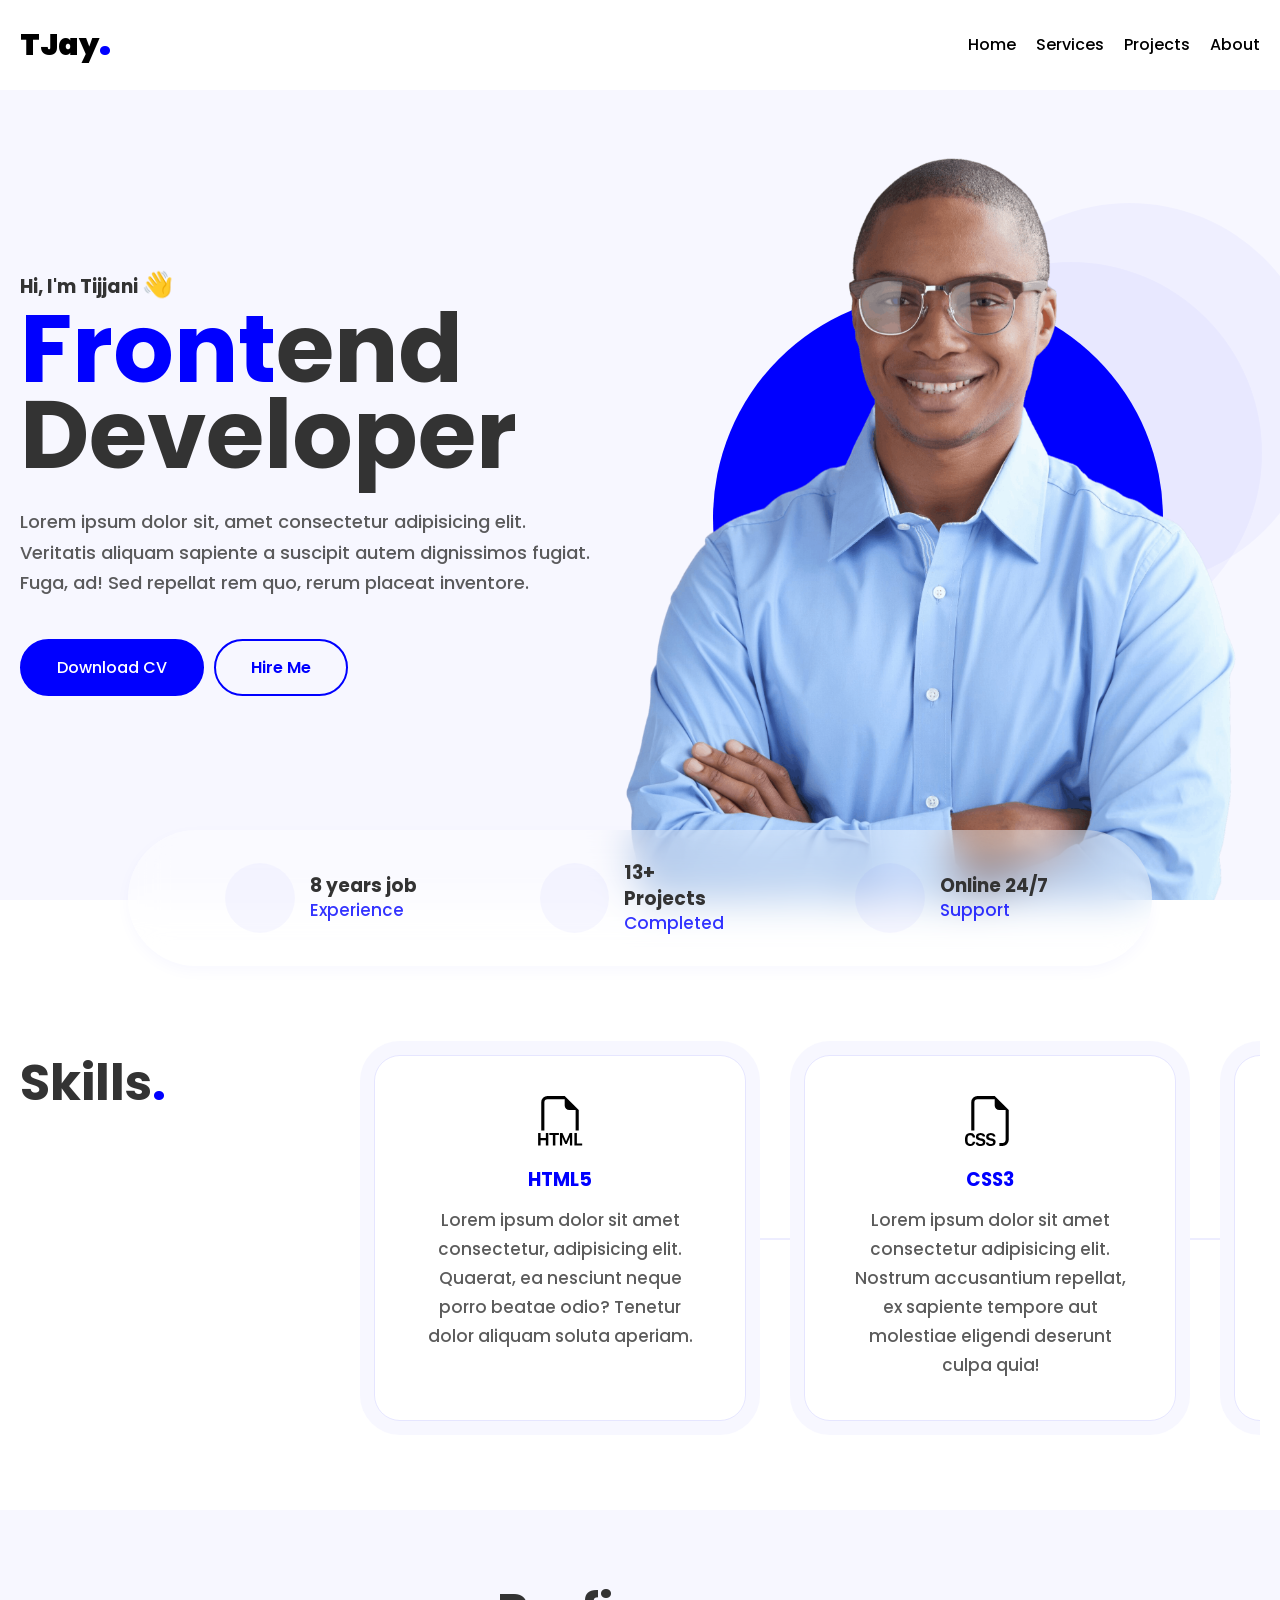
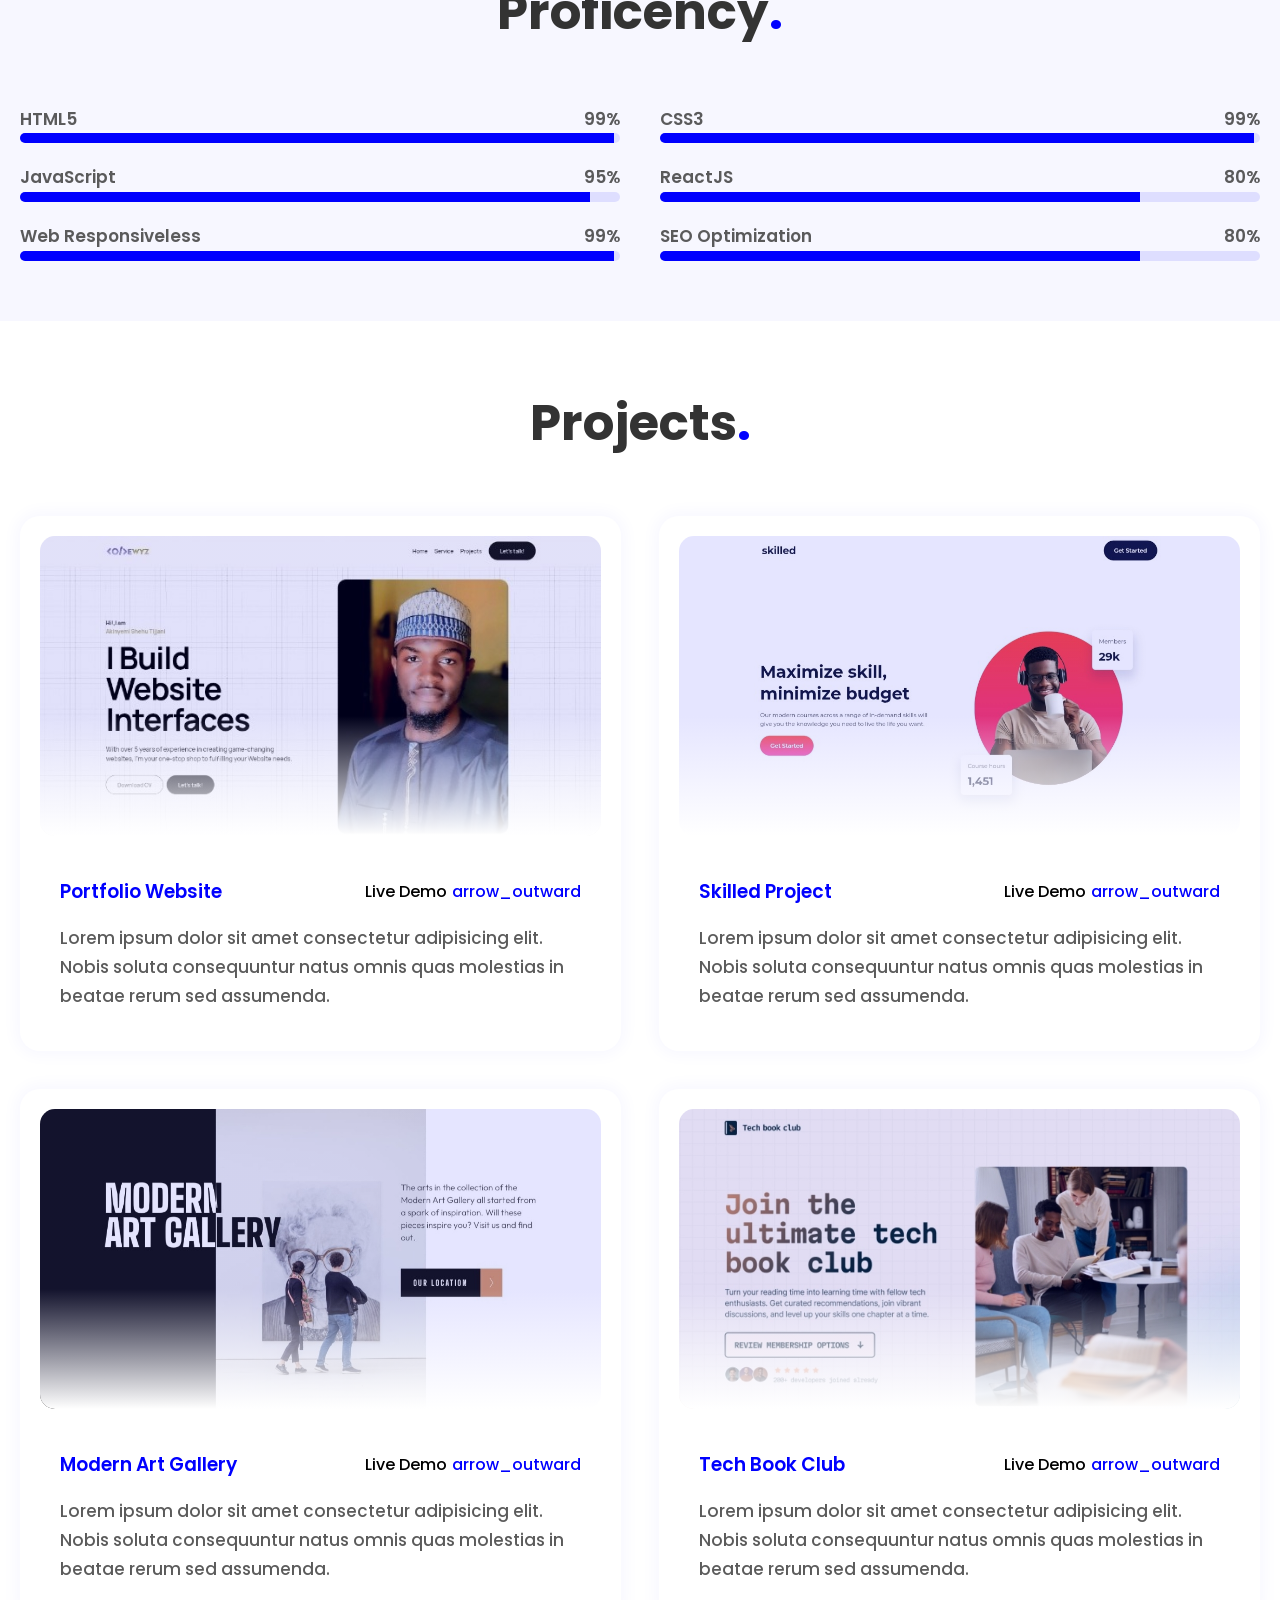
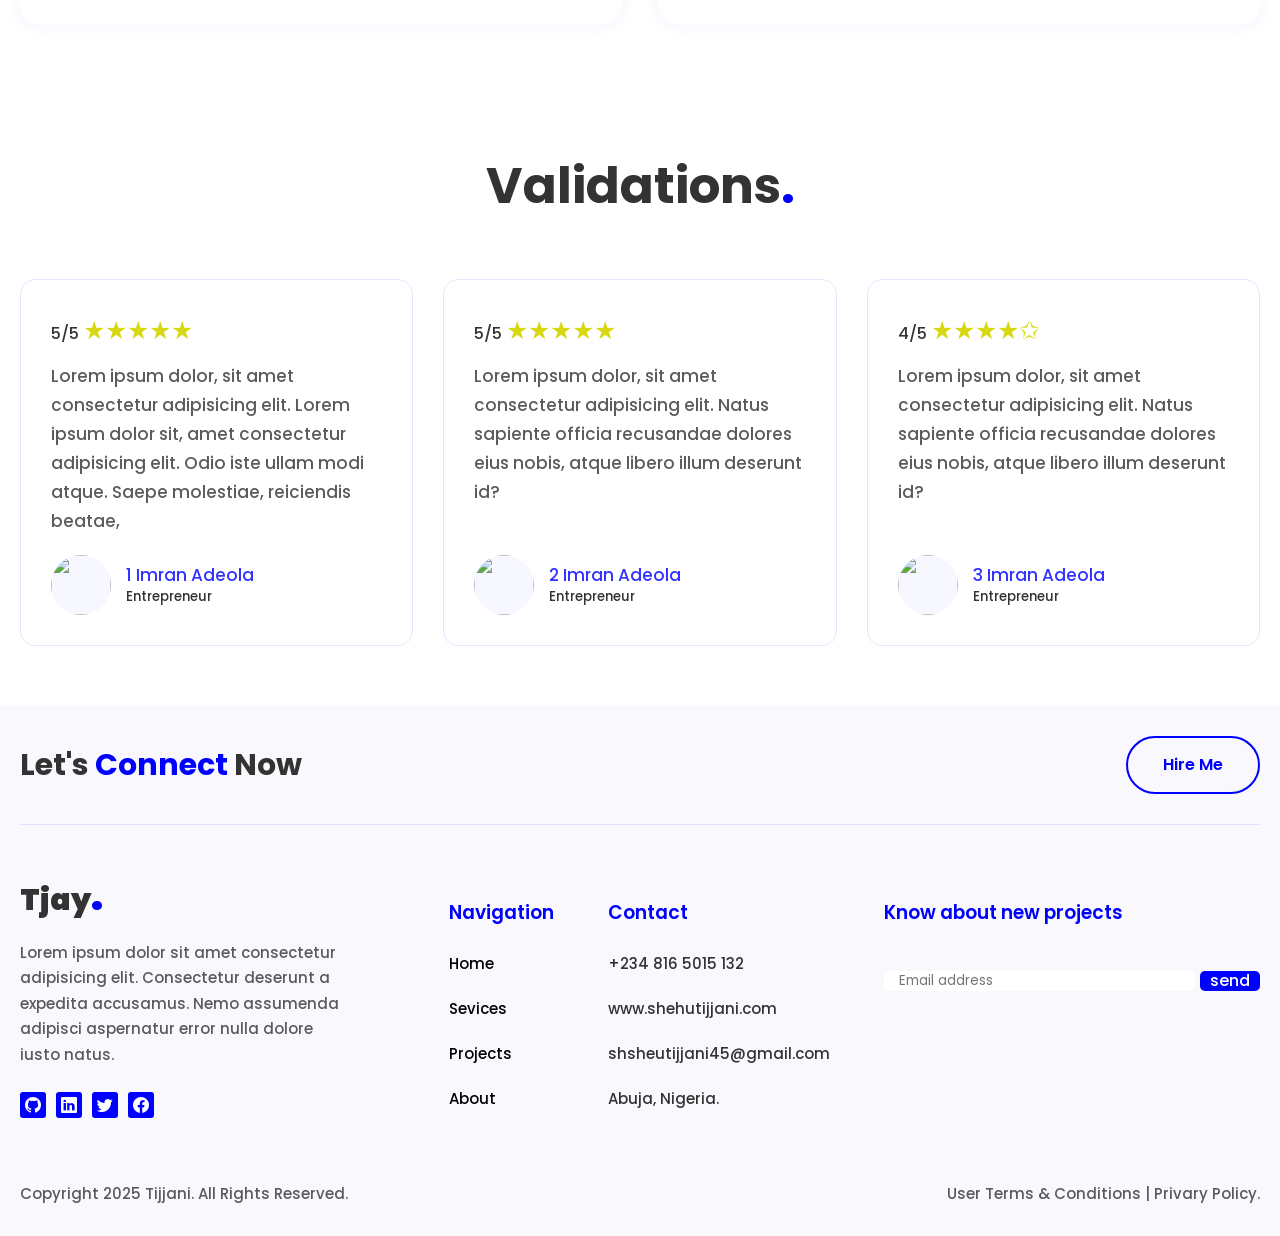
==== commit da8c64a4: "Add files via upload" ====
--- a/index.html
+++ b/index.html
@@ -1,675 +1,675 @@
-<!doctype html>
-<html lang="en">
-  <head>
-    <meta charset="UTF-8" />
-    <meta name="viewport" content="width=device-width, initial-scale=1.0" />
-    <link rel="preconnect" href="https://fonts.googleapis.com" />
-    <link rel="preconnect" href="https://fonts.gstatic.com" crossorigin />
-    <link
-      href="https://fonts.googleapis.com/css2?family=Poppins:wght@300;400;500;600;700&display=swap"
-      rel="stylesheet"
-    />
-
-    <link
-      href="https://fonts.googleapis.com/icon?family=Material+Symbols"
-      rel="stylesheet"
-    />
-
-    <link
-      rel="stylesheet"
-      href="https://cdn.jsdelivr.net/npm/bootstrap-icons@1.13.1/font/bootstrap-icons.min.css"
-    />
-
-    <link rel="stylesheet" href="style.css" />
-    <title>Portfolio</title>
-  </head>
-  <body>
-    <header id="home">
-      <label for="toggle" id="hamburger-overlay"></label>
-      <nav>
-        <div class="container">
-          <div id="logo"><a href="#home">TJay</a><span>.</span></div>
-
-          <input type="checkbox" name="toggle" id="toggle" />
-
-          <label for="toggle" id="hamburger-icon">
-            <svg id="open">
-              <use href="images/open.svg" />
-            </svg>
-            <svg id="close">
-              <use href="images/close.svg" />
-            </svg>
-          </label>
-
-          <ul>
-            <li><a href="#home">Home</a></li>
-            <li><a href="#services">Services</a></li>
-            <li><a href="#projects">Projects</a></li>
-            <li><a href="pages/about.html">About</a></li>
-          </ul>
-        </div>
-      </nav>
-
-      <div id="hero">
-        <div class="container">
-          <div id="details">
-            <h3>Hi, I'm Tijjani <span>👋</span></h3>
-            <h1><span>Front</span>end Developer</h1>
-            <p>
-              Lorem ipsum dolor sit, amet consectetur adipisicing elit.
-              Veritatis aliquam sapiente a suscipit autem dignissimos fugiat.
-              Fuga, ad! Sed repellat rem quo, rerum placeat inventore.
-            </p>
-            <div id="btn-wrapper">
-              <a href="#" class="btn">Download CV</a>
-              <a href="#" class="btn">Hire Me</a>
-            </div>
-          </div>
-
-          <div id="illustration">
-            <div id="image">
-              <div id="bg-circle">
-                <div class="circle circle-1"></div>
-                <div class="circle circle-2"></div>
-                <div class="circle circle-3"></div>
-              </div>
-              <img src="images/my-photo.png" alt="An image of me" />
-            </div>
-          </div>
-        </div>
-      </div>
-    </header>
-
-    <main>
-      <section id="metrics">
-        <div class="container">
-          <div class="metric">
-            <svg>
-              <use href="images/experience.svg" />
-            </svg>
-            <div class="text">
-              <h3>8 years job</h3>
-              <p>Experience</p>
-            </div>
-          </div>
-          <div class="metric">
-            <svg>
-              <use href="images/project.svg" />
-            </svg>
-            <div class="text">
-              <h3>13+ Projects</h3>
-              <p>Completed</p>
-            </div>
-          </div>
-          <div class="metric">
-            <svg>
-              <use href="images/support.svg" />
-            </svg>
-            <div class="text">
-              <h3>Online 24/7</h3>
-              <p>Support</p>
-            </div>
-          </div>
-        </div>
-      </section>
-
-      <section id="services">
-        <div class="container">
-          <h2 class="lg-text">Skills<span>.</span></h2>
-
-          <div id="scroll-track">
-            <div class="service">
-              <div class="icon">
-                <img src="images/filetype-html.svg" alt="" srcset="" />
-              </div>
-              <h3>HTML5</h3>
-              <p>
-                Lorem ipsum dolor sit amet consectetur, adipisicing elit.
-                Quaerat, ea nesciunt neque porro beatae odio? Tenetur dolor
-                aliquam soluta aperiam.
-              </p>
-            </div>
-
-            <div class="service">
-              <div class="icon">
-                <img src="images/filetype-css.svg" alt="" srcset="" />
-              </div>
-              <h3>CSS3</h3>
-              <p>
-                Lorem ipsum dolor sit amet consectetur adipisicing elit. Nostrum
-                accusantium repellat, ex sapiente tempore aut molestiae eligendi
-                deserunt culpa quia!
-              </p>
-            </div>
-
-            <div class="service">
-              <div class="icon">
-                <img src="images/filetype-js.svg" alt="" srcset="" />
-              </div>
-              <h3>JavaScript</h3>
-              <p>
-                Lorem ipsum dolor sit amet consectetur, adipisicing elit. Fuga
-                eligendi quo ullam odit sequi culpa dolorum repudiandae!
-              </p>
-            </div>
-
-            <div class="service">
-              <div class="icon">
-                <img src="images/filetype-jsx.svg" alt="" srcset="" />
-              </div>
-              <h3>ReactJS</h3>
-              <p>
-                Lorem ipsum dolor sit amet consectetur, adipisicing elit.
-                Doloremque quidem nobis incidunt ratione sapiente officiis
-                eveniet consectetur quaerat.
-              </p>
-            </div>
-
-            <div class="service">
-              <div class="icon">
-                <img src="images/aspect-ratio.svg" alt="" srcset="" />
-              </div>
-              <h3>Web Responsiveless</h3>
-              <p>
-                Lorem ipsum dolor sit amet consectetur, adipisicing elit.
-                Doloremque quidem nobis incidunt ratione sapiente officiis
-                eveniet consectetur quaerat.
-              </p>
-            </div>
-
-            <div class="service">
-              <div class="icon">
-                <img src="images/graph-up-arrow.svg" alt="" srcset="" />
-              </div>
-              <h3>SEO Optimization</h3>
-              <p>
-                Lorem ipsum dolor sit amet consectetur, adipisicing elit.
-                Doloremque quidem nobis incidunt ratione sapiente officiis
-                eveniet consectetur quaerat.
-              </p>
-            </div>
-          </div>
-        </div>
-      </section>
-
-      <section id="proficiency">
-        <div class="container">
-          <h2 class="lg-text">Proficency<span>.</span></h2>
-
-          <div id="tools">
-            <div class="tool">
-              <div class="skill">
-                <p>HTML5</p>
-                <p>99%</p>
-              </div>
-              <div class="skill-bar"></div>
-            </div>
-
-            <div class="tool">
-              <div class="skill">
-                <p>CSS3</p>
-                <p>99%</p>
-              </div>
-              <div class="skill-bar"></div>
-            </div>
-
-            <div class="tool">
-              <div class="skill">
-                <p>JavaScript</p>
-                <p>95%</p>
-              </div>
-              <div class="skill-bar"></div>
-            </div>
-
-            <div class="tool">
-              <div class="skill">
-                <p>ReactJS</p>
-                <p>80%</p>
-              </div>
-              <div class="skill-bar"></div>
-            </div>
-
-            <div class="tool">
-              <div class="skill">
-                <p>Web Responsiveless</p>
-                <p>99%</p>
-              </div>
-              <div class="skill-bar"></div>
-            </div>
-
-            <div class="tool">
-              <div class="skill">
-                <p>SEO Optimization</p>
-                <p>80%</p>
-              </div>
-              <div class="skill-bar"></div>
-            </div>
-          </div>
-        </div>
-      </section>
-
-      <section id="projects">
-        <div class="container">
-          <h2 class="lg-text">Projects<span>.</span></h2>
-
-          <div class="project-wrapper">
-            <figure>
-              <div class="image">
-                <img src="images/projects/tijjani.jpg" alt="project-1" />
-              </div>
-
-              <div class="description">
-                <div class="top">
-                  <h3 class="name">Portfolio Website</h3>
-                  <a href="#"
-                    >Live Demo
-                    <span class="material-symbols"> arrow_outward </span></a
-                  >
-                </div>
-
-                <p class="summary">
-                  Lorem ipsum dolor sit amet consectetur adipisicing elit. Nobis
-                  soluta consequuntur natus omnis quas molestias in beatae rerum
-                  sed assumenda.
-                </p>
-              </div>
-            </figure>
-
-            <figure>
-              <div class="image">
-                <img src="images/projects/skilled.jpg" alt="project-1" />
-              </div>
-
-              <div class="description">
-                <div class="top">
-                  <h3 class="name">Skilled Project</h3>
-                  <a href="#"
-                    >Live Demo
-                    <span class="material-symbols"> arrow_outward </span></a
-                  >
-                </div>
-
-                <p class="summary">
-                  Lorem ipsum dolor sit amet consectetur adipisicing elit. Nobis
-                  soluta consequuntur natus omnis quas molestias in beatae rerum
-                  sed assumenda.
-                </p>
-              </div>
-            </figure>
-
-            <figure>
-              <div class="image">
-                <img src="images/projects/art-gallery.jpg" alt="project-1" />
-              </div>
-
-              <div class="description">
-                <div class="top">
-                  <h3 class="name">Modern Art Gallery</h3>
-                  <a href="#"
-                    >Live Demo
-                    <span class="material-symbols"> arrow_outward </span></a
-                  >
-                </div>
-
-                <p class="summary">
-                  Lorem ipsum dolor sit amet consectetur adipisicing elit. Nobis
-                  soluta consequuntur natus omnis quas molestias in beatae rerum
-                  sed assumenda.
-                </p>
-              </div>
-            </figure>
-
-            <figure>
-              <div class="image">
-                <img src="images/projects/tech-book-club.jpg" alt="project-1" />
-              </div>
-
-              <div class="description">
-                <div class="top">
-                  <h3 class="name">Tech Book Club</h3>
-                  <a href="#"
-                    >Live Demo
-                    <span class="material-symbols"> arrow_outward </span></a
-                  >
-                </div>
-
-                <p class="summary">
-                  Lorem ipsum dolor sit amet consectetur adipisicing elit. Nobis
-                  soluta consequuntur natus omnis quas molestias in beatae rerum
-                  sed assumenda.
-                </p>
-              </div>
-            </figure>
-          </div>
-        </div>
-      </section>
-
-      <section id="testimonials">
-        <div class="container">
-          <h2 class="lg-text">Validations<span>.</span></h2>
-
-          <div id="slider">
-            <div id="track">
-              <figure>
-                <div class="rating">5/5 <span>★★★★★</span></div>
-
-                <p class="comment">
-                  Lorem ipsum dolor, sit amet consectetur adipisicing elit.
-                  Lorem ipsum dolor sit, amet consectetur adipisicing elit. Odio
-                  iste ullam modi atque. Saepe molestiae, reiciendis beatae,
-                </p>
-
-                <div class="client">
-                  <img
-                    src="https://randomuser.me/api/portraits/men/20.jpg"
-                    alt=""
-                  />
-                  <div class="data">
-                    <p class="name">1 Imran Adeola</p>
-                    <small class="profession">Entrepreneur</small>
-                  </div>
-                </div>
-              </figure>
-              <figure>
-                <div class="rating">5/5 <span>★★★★★</span></div>
-
-                <p class="comment">
-                  Lorem ipsum dolor, sit amet consectetur adipisicing elit.
-                  Natus sapiente officia recusandae dolores eius nobis, atque
-                  libero illum deserunt id?
-                </p>
-
-                <div class="client">
-                  <img
-                    src="https://randomuser.me/api/portraits/men/76.jpg"
-                    alt=""
-                  />
-                  <div class="data">
-                    <p class="name">2 Imran Adeola</p>
-                    <small class="profession">Entrepreneur</small>
-                  </div>
-                </div>
-              </figure>
-              <figure>
-                <div class="rating">4/5 <span>★★★★✩</span></div>
-
-                <p class="comment">
-                  Lorem ipsum dolor, sit amet consectetur adipisicing elit.
-                  Natus sapiente officia recusandae dolores eius nobis, atque
-                  libero illum deserunt id?
-                </p>
-
-                <div class="client">
-                  <img
-                    src="https://randomuser.me/api/portraits/men/80.jpg"
-                    alt=""
-                  />
-                  <div class="data">
-                    <p class="name">3 Imran Adeola</p>
-                    <small class="profession">Entrepreneur</small>
-                  </div>
-                </div>
-              </figure>
-              <figure>
-                <div class="rating">5/5 <span>★★★★★</span></div>
-
-                <p class="comment">
-                  Lorem ipsum dolor, sit amet consectetur adipisicing elit.
-                  Natus sapiente officia recusandae dolores eius nobis, atque
-                  libero illum deserunt id?
-                </p>
-
-                <div class="client">
-                  <img
-                    src="https://randomuser.me/api/portraits/men/5.jpg"
-                    alt=""
-                  />
-                  <div class="data">
-                    <p class="name">4 Imran Adeola</p>
-                    <small class="profession">Entrepreneur</small>
-                  </div>
-                </div>
-              </figure>
-              <figure>
-                <div class="rating">4/5 <span>★★★★✩</span></div>
-
-                <p class="comment">
-                  Lorem ipsum dolor, sit amet consectetur adipisicing elit.
-                  Natus sapiente officia recusandae dolores eius nobis, atque
-                  libero illum deserunt id?
-                </p>
-
-                <div class="client">
-                  <img
-                    src="https://randomuser.me/api/portraits/men/59.jpg"
-                    alt=""
-                  />
-                  <div class="data">
-                    <p class="name">5 Imran Adeola</p>
-                    <small class="profession">Entrepreneur</small>
-                  </div>
-                </div>
-              </figure>
-              <figure>
-                <div class="rating">5/5 <span>★★★★★</span></div>
-
-                <p class="comment">
-                  Lorem ipsum dolor, sit amet consectetur adipisicing elit.
-                </p>
-
-                <div class="client">
-                  <img
-                    src="https://randomuser.me/api/portraits/men/50.jpg"
-                    alt=""
-                  />
-                  <div class="data">
-                    <p class="name">6 Imran Adeola</p>
-                    <small class="profession">Entrepreneur</small>
-                  </div>
-                </div>
-              </figure>
-
-              <!-- Duplicates -->
-
-              <figure>
-                <div class="rating">4/5 <span>★★★★✩</span></div>
-
-                <p class="comment">
-                  Lorem ipsum dolor, sit amet consectetur adipisicing elit.
-                  Lorem ipsum dolor sit, amet consectetur adipisicing elit. Odio
-                  iste ullam modi atque. Saepe molestiae, reiciendis beatae,
-                </p>
-
-                <div class="client">
-                  <img
-                    src="https://randomuser.me/api/portraits/men/20.jpg"
-                    alt=""
-                  />
-                  <div class="data">
-                    <p class="name">1 Imran Adeola</p>
-                    <small class="profession">Entrepreneur</small>
-                  </div>
-                </div>
-              </figure>
-              <figure>
-                <div class="rating">5/5 <span>★★★★★</span></div>
-
-                <p class="comment">
-                  Lorem ipsum dolor, sit amet consectetur adipisicing elit.
-                  Natus sapiente officia recusandae dolores eius nobis, atque
-                  libero illum deserunt id?
-                </p>
-
-                <div class="client">
-                  <img
-                    src="https://randomuser.me/api/portraits/men/76.jpg"
-                    alt=""
-                  />
-                  <div class="data">
-                    <p class="name">2 Imran Adeola</p>
-                    <small class="profession">Entrepreneur</small>
-                  </div>
-                </div>
-              </figure>
-              <figure>
-                <div class="rating">4/5 <span>★★★★✩</span></div>
-
-                <p class="comment">
-                  Lorem ipsum dolor, sit amet consectetur adipisicing elit.
-                  Natus sapiente officia recusandae dolores eius nobis, atque
-                  libero illum deserunt id?
-                </p>
-
-                <div class="client">
-                  <img
-                    src="https://randomuser.me/api/portraits/men/80.jpg"
-                    alt=""
-                  />
-                  <div class="data">
-                    <p class="name">3 Imran Adeola</p>
-                    <small class="profession">Entrepreneur</small>
-                  </div>
-                </div>
-              </figure>
-              <figure>
-                <div class="rating">5/5 <span>★★★★★</span></div>
-
-                <p class="comment">
-                  Lorem ipsum dolor, sit amet consectetur adipisicing elit.
-                  Natus sapiente officia recusandae dolores eius nobis, atque
-                  libero illum deserunt id?
-                </p>
-
-                <div class="client">
-                  <img
-                    src="https://randomuser.me/api/portraits/men/5.jpg"
-                    alt=""
-                  />
-                  <div class="data">
-                    <p class="name">4 Imran Adeola</p>
-                    <small class="profession">Entrepreneur</small>
-                  </div>
-                </div>
-              </figure>
-              <figure>
-                <div class="rating">5/5 <span>★★★★★</span></div>
-
-                <p class="comment">
-                  Lorem ipsum dolor, sit amet consectetur adipisicing elit.
-                  Natus sapiente officia recusandae dolores eius nobis, atque
-                  libero illum deserunt id?
-                </p>
-
-                <div class="client">
-                  <img
-                    src="https://randomuser.me/api/portraits/men/59.jpg"
-                    alt=""
-                  />
-                  <div class="data">
-                    <p class="name">5 Imran Adeola</p>
-                    <small class="profession">Entrepreneur</small>
-                  </div>
-                </div>
-              </figure>
-              <figure>
-                <div class="rating">5/5 <span>★★★★★</span></div>
-
-                <p class="comment">
-                  Lorem ipsum dolor, sit amet consectetur adipisicing elit.
-                </p>
-
-                <div class="client">
-                  <img
-                    src="https://randomuser.me/api/portraits/men/50.jpg"
-                    alt=""
-                  />
-                  <div class="data">
-                    <p class="name">6 Imran Adeola</p>
-                    <small class="profession">Entrepreneur</small>
-                  </div>
-                </div>
-              </figure>
-            </div>
-          </div>
-        </div>
-      </section>
-    </main>
-
-    <footer>
-      <div class="container">
-        <div id="top">
-          <h3>Let's <span>Connect</span> Now</h3>
-          <a href="#" class="btn">Hire Me</a>
-        </div>
-
-        <div id="middle">
-          <div id="left">
-            <div id="logo">Tjay<span>.</span></div>
-
-            <p>
-              Lorem ipsum dolor sit amet consectetur adipisicing elit.
-              Consectetur deserunt a expedita accusamus. Nemo assumenda adipisci
-              aspernatur error nulla dolore iusto natus.
-            </p>
-
-            <div id="socials">
-              <a href="#">
-                <i class="bi bi-github"></i>
-              </a>
-              <a href="#">
-                <i class="bi bi-linkedin"></i>
-              </a>
-              <a href="#">
-                <i class="bi bi-twitter"></i>
-              </a>
-              <a href="#">
-                <i class="bi bi-facebook"></i>
-              </a>
-            </div>
-          </div>
-
-          <div id="right">
-            <div class="page-nav">
-              <h3>Navigation</h3>
-
-              <ul>
-                <li><a href="#">Home</a></li>
-                <li><a href="#services">Sevices</a></li>
-                <li><a href="#projects">Projects</a></li>
-                <li><a href="pages/about.html">About</a></li>
-              </ul>
-            </div>
-
-            <div id="contact-nav">
-              <h3>Contact</h3>
-
-              <ul>
-                <li>+234 816 5015 132</li>
-                <li>www.shehutijjani.com</li>
-                <li>shsheutijjani45@gmail.com</li>
-                <li>Abuja, Nigeria.</li>
-              </ul>
-            </div>
-
-            <div id="news-mail">
-              <h3>Know about new projects</h3>
-
-              <div id="input-wrapper">
-                <input type="text" placeholder="Email address" />
-
-                <a href="#" id="icon"
-                  ><span class="material-symbols">send</span>
-                </a>
-              </div>
-            </div>
-          </div>
-        </div>
-
-        <div id="bottom">
-          <p id="copyright">Copyright 2025 Tijjani. All Rights Reserved.</p>
-          <p id="terms">User Terms & Conditions | Privary Policy.</p>
-        </div>
-      </div>
-    </footer>
-  </body>
-</html>
+<!doctype html>
+<html lang="en">
+  <head>
+    <meta charset="UTF-8" />
+    <meta name="viewport" content="width=device-width, initial-scale=1.0" />
+    <link rel="preconnect" href="https://fonts.googleapis.com" />
+    <link rel="preconnect" href="https://fonts.gstatic.com" crossorigin />
+    <link
+      href="https://fonts.googleapis.com/css2?family=Poppins:wght@300;400;500;600;700&display=swap"
+      rel="stylesheet"
+    />
+
+    <link
+      href="https://fonts.googleapis.com/icon?family=Material+Symbols"
+      rel="stylesheet"
+    />
+
+    <link
+      rel="stylesheet"
+      href="https://cdn.jsdelivr.net/npm/bootstrap-icons@1.13.1/font/bootstrap-icons.min.css"
+    />
+
+    <link rel="stylesheet" href="style.css" />
+    <title>Portfolio</title>
+  </head>
+  <body>
+    <header id="home">
+      <label for="toggle" id="hamburger-overlay"></label>
+      <nav>
+        <div class="container">
+          <div id="logo"><a href="#home">TJay</a><span>.</span></div>
+
+          <input type="checkbox" name="toggle" id="toggle" />
+
+          <label for="toggle" id="hamburger-icon">
+            <svg id="open">
+              <use href="images/open.svg" />
+            </svg>
+            <svg id="close">
+              <use href="images/close.svg" />
+            </svg>
+          </label>
+
+          <ul>
+            <li><a href="#home">Home</a></li>
+            <li><a href="#services">Services</a></li>
+            <li><a href="#projects">Projects</a></li>
+            <li><a href="pages/about.html">About</a></li>
+          </ul>
+        </div>
+      </nav>
+
+      <div id="hero">
+        <div class="container">
+          <div id="details">
+            <h3>Hi, I'm Tijjani <span>👋</span></h3>
+            <h1><span>Front</span>end Developer</h1>
+            <p>
+              Lorem ipsum dolor sit, amet consectetur adipisicing elit.
+              Veritatis aliquam sapiente a suscipit autem dignissimos fugiat.
+              Fuga, ad! Sed repellat rem quo, rerum placeat inventore.
+            </p>
+            <div id="btn-wrapper">
+              <a href="#" class="btn">Download CV</a>
+              <a href="#" class="btn">Hire Me</a>
+            </div>
+          </div>
+
+          <div id="illustration">
+            <div id="image">
+              <div id="bg-circle">
+                <div class="circle circle-1"></div>
+                <div class="circle circle-2"></div>
+                <div class="circle circle-3"></div>
+              </div>
+              <img src="images/my-photo.png" alt="An image of me" />
+            </div>
+          </div>
+        </div>
+      </div>
+    </header>
+
+    <main>
+      <section id="metrics">
+        <div class="container">
+          <div class="metric">
+            <svg>
+              <use href="images/experience.svg" />
+            </svg>
+            <div class="text">
+              <h3>8 years job</h3>
+              <p>Experience</p>
+            </div>
+          </div>
+          <div class="metric">
+            <svg>
+              <use href="images/project.svg" />
+            </svg>
+            <div class="text">
+              <h3>13+ Projects</h3>
+              <p>Completed</p>
+            </div>
+          </div>
+          <div class="metric">
+            <svg>
+              <use href="images/support.svg" />
+            </svg>
+            <div class="text">
+              <h3>Online 24/7</h3>
+              <p>Support</p>
+            </div>
+          </div>
+        </div>
+      </section>
+
+      <section id="services">
+        <div class="container">
+          <h2 class="lg-text">Skills<span>.</span></h2>
+
+          <div id="scroll-track">
+            <div class="service">
+              <div class="icon">
+                <img src="images/filetype-html.svg" alt="" srcset="" />
+              </div>
+              <h3>HTML5</h3>
+              <p>
+                Lorem ipsum dolor sit amet consectetur, adipisicing elit.
+                Quaerat, ea nesciunt neque porro beatae odio? Tenetur dolor
+                aliquam soluta aperiam.
+              </p>
+            </div>
+
+            <div class="service">
+              <div class="icon">
+                <img src="images/filetype-css.svg" alt="" srcset="" />
+              </div>
+              <h3>CSS3</h3>
+              <p>
+                Lorem ipsum dolor sit amet consectetur adipisicing elit. Nostrum
+                accusantium repellat, ex sapiente tempore aut molestiae eligendi
+                deserunt culpa quia!
+              </p>
+            </div>
+
+            <div class="service">
+              <div class="icon">
+                <img src="images/filetype-js.svg" alt="" srcset="" />
+              </div>
+              <h3>JavaScript</h3>
+              <p>
+                Lorem ipsum dolor sit amet consectetur, adipisicing elit. Fuga
+                eligendi quo ullam odit sequi culpa dolorum repudiandae!
+              </p>
+            </div>
+
+            <div class="service">
+              <div class="icon">
+                <img src="images/filetype-jsx.svg" alt="" srcset="" />
+              </div>
+              <h3>ReactJS</h3>
+              <p>
+                Lorem ipsum dolor sit amet consectetur, adipisicing elit.
+                Doloremque quidem nobis incidunt ratione sapiente officiis
+                eveniet consectetur quaerat.
+              </p>
+            </div>
+
+            <div class="service">
+              <div class="icon">
+                <img src="images/aspect-ratio.svg" alt="" srcset="" />
+              </div>
+              <h3>Web Responsiveless</h3>
+              <p>
+                Lorem ipsum dolor sit amet consectetur, adipisicing elit.
+                Doloremque quidem nobis incidunt ratione sapiente officiis
+                eveniet consectetur quaerat.
+              </p>
+            </div>
+
+            <div class="service">
+              <div class="icon">
+                <img src="images/graph-up-arrow.svg" alt="" srcset="" />
+              </div>
+              <h3>SEO Optimization</h3>
+              <p>
+                Lorem ipsum dolor sit amet consectetur, adipisicing elit.
+                Doloremque quidem nobis incidunt ratione sapiente officiis
+                eveniet consectetur quaerat.
+              </p>
+            </div>
+          </div>
+        </div>
+      </section>
+
+      <section id="proficiency">
+        <div class="container">
+          <h2 class="lg-text">Proficency<span>.</span></h2>
+
+          <div id="tools">
+            <div class="tool">
+              <div class="skill">
+                <p>HTML5</p>
+                <p>99%</p>
+              </div>
+              <div class="skill-bar"></div>
+            </div>
+
+            <div class="tool">
+              <div class="skill">
+                <p>CSS3</p>
+                <p>99%</p>
+              </div>
+              <div class="skill-bar"></div>
+            </div>
+
+            <div class="tool">
+              <div class="skill">
+                <p>JavaScript</p>
+                <p>95%</p>
+              </div>
+              <div class="skill-bar"></div>
+            </div>
+
+            <div class="tool">
+              <div class="skill">
+                <p>ReactJS</p>
+                <p>80%</p>
+              </div>
+              <div class="skill-bar"></div>
+            </div>
+
+            <div class="tool">
+              <div class="skill">
+                <p>Web Responsiveless</p>
+                <p>99%</p>
+              </div>
+              <div class="skill-bar"></div>
+            </div>
+
+            <div class="tool">
+              <div class="skill">
+                <p>SEO Optimization</p>
+                <p>80%</p>
+              </div>
+              <div class="skill-bar"></div>
+            </div>
+          </div>
+        </div>
+      </section>
+
+      <section id="projects">
+        <div class="container">
+          <h2 class="lg-text">Projects<span>.</span></h2>
+
+          <div class="project-wrapper">
+            <figure>
+              <div class="image">
+                <img src="images/projects/tijjani.jpg" alt="project-1" />
+              </div>
+
+              <div class="description">
+                <div class="top">
+                  <h3 class="name">Portfolio Website</h3>
+                  <a href="#"
+                    >Live Demo
+                    <span class="material-symbols"> arrow_outward </span></a
+                  >
+                </div>
+
+                <p class="summary">
+                  Lorem ipsum dolor sit amet consectetur adipisicing elit. Nobis
+                  soluta consequuntur natus omnis quas molestias in beatae rerum
+                  sed assumenda.
+                </p>
+              </div>
+            </figure>
+
+            <figure>
+              <div class="image">
+                <img src="images/projects/skilled.jpg" alt="project-1" />
+              </div>
+
+              <div class="description">
+                <div class="top">
+                  <h3 class="name">Skilled Project</h3>
+                  <a href="#"
+                    >Live Demo
+                    <span class="material-symbols"> arrow_outward </span></a
+                  >
+                </div>
+
+                <p class="summary">
+                  Lorem ipsum dolor sit amet consectetur adipisicing elit. Nobis
+                  soluta consequuntur natus omnis quas molestias in beatae rerum
+                  sed assumenda.
+                </p>
+              </div>
+            </figure>
+
+            <figure>
+              <div class="image">
+                <img src="images/projects/art-gallery.jpg" alt="project-1" />
+              </div>
+
+              <div class="description">
+                <div class="top">
+                  <h3 class="name">Modern Art Gallery</h3>
+                  <a href="#"
+                    >Live Demo
+                    <span class="material-symbols"> arrow_outward </span></a
+                  >
+                </div>
+
+                <p class="summary">
+                  Lorem ipsum dolor sit amet consectetur adipisicing elit. Nobis
+                  soluta consequuntur natus omnis quas molestias in beatae rerum
+                  sed assumenda.
+                </p>
+              </div>
+            </figure>
+
+            <figure>
+              <div class="image">
+                <img src="images/projects/tech-book-club.jpg" alt="project-1" />
+              </div>
+
+              <div class="description">
+                <div class="top">
+                  <h3 class="name">Tech Book Club</h3>
+                  <a href="#"
+                    >Live Demo
+                    <span class="material-symbols"> arrow_outward </span></a
+                  >
+                </div>
+
+                <p class="summary">
+                  Lorem ipsum dolor sit amet consectetur adipisicing elit. Nobis
+                  soluta consequuntur natus omnis quas molestias in beatae rerum
+                  sed assumenda.
+                </p>
+              </div>
+            </figure>
+          </div>
+        </div>
+      </section>
+
+      <section id="testimonials">
+        <div class="container">
+          <h2 class="lg-text">Validations<span>.</span></h2>
+
+          <div id="slider">
+            <div id="track">
+              <figure>
+                <div class="rating">5/5 <span>★★★★★</span></div>
+
+                <p class="comment">
+                  Lorem ipsum dolor, sit amet consectetur adipisicing elit.
+                  Lorem ipsum dolor sit, amet consectetur adipisicing elit. Odio
+                  iste ullam modi atque. Saepe molestiae, reiciendis beatae,
+                </p>
+
+                <div class="client">
+                  <img
+                    src="https://randomuser.me/api/portraits/men/20.jpg"
+                    alt=""
+                  />
+                  <div class="data">
+                    <p class="name">1 Imran Adeola</p>
+                    <small class="profession">Entrepreneur</small>
+                  </div>
+                </div>
+              </figure>
+              <figure>
+                <div class="rating">5/5 <span>★★★★★</span></div>
+
+                <p class="comment">
+                  Lorem ipsum dolor, sit amet consectetur adipisicing elit.
+                  Natus sapiente officia recusandae dolores eius nobis, atque
+                  libero illum deserunt id?
+                </p>
+
+                <div class="client">
+                  <img
+                    src="https://randomuser.me/api/portraits/men/76.jpg"
+                    alt=""
+                  />
+                  <div class="data">
+                    <p class="name">2 Imran Adeola</p>
+                    <small class="profession">Entrepreneur</small>
+                  </div>
+                </div>
+              </figure>
+              <figure>
+                <div class="rating">4/5 <span>★★★★✩</span></div>
+
+                <p class="comment">
+                  Lorem ipsum dolor, sit amet consectetur adipisicing elit.
+                  Natus sapiente officia recusandae dolores eius nobis, atque
+                  libero illum deserunt id?
+                </p>
+
+                <div class="client">
+                  <img
+                    src="https://randomuser.me/api/portraits/men/80.jpg"
+                    alt=""
+                  />
+                  <div class="data">
+                    <p class="name">3 Imran Adeola</p>
+                    <small class="profession">Entrepreneur</small>
+                  </div>
+                </div>
+              </figure>
+              <figure>
+                <div class="rating">5/5 <span>★★★★★</span></div>
+
+                <p class="comment">
+                  Lorem ipsum dolor, sit amet consectetur adipisicing elit.
+                  Natus sapiente officia recusandae dolores eius nobis, atque
+                  libero illum deserunt id?
+                </p>
+
+                <div class="client">
+                  <img
+                    src="https://randomuser.me/api/portraits/men/5.jpg"
+                    alt=""
+                  />
+                  <div class="data">
+                    <p class="name">4 Imran Adeola</p>
+                    <small class="profession">Entrepreneur</small>
+                  </div>
+                </div>
+              </figure>
+              <figure>
+                <div class="rating">4/5 <span>★★★★✩</span></div>
+
+                <p class="comment">
+                  Lorem ipsum dolor, sit amet consectetur adipisicing elit.
+                  Natus sapiente officia recusandae dolores eius nobis, atque
+                  libero illum deserunt id?
+                </p>
+
+                <div class="client">
+                  <img
+                    src="https://randomuser.me/api/portraits/men/59.jpg"
+                    alt=""
+                  />
+                  <div class="data">
+                    <p class="name">5 Imran Adeola</p>
+                    <small class="profession">Entrepreneur</small>
+                  </div>
+                </div>
+              </figure>
+              <figure>
+                <div class="rating">5/5 <span>★★★★★</span></div>
+
+                <p class="comment">
+                  Lorem ipsum dolor, sit amet consectetur adipisicing elit.
+                </p>
+
+                <div class="client">
+                  <img
+                    src="https://randomuser.me/api/portraits/men/50.jpg"
+                    alt=""
+                  />
+                  <div class="data">
+                    <p class="name">6 Imran Adeola</p>
+                    <small class="profession">Entrepreneur</small>
+                  </div>
+                </div>
+              </figure>
+
+              <!-- Duplicates -->
+
+              <figure>
+                <div class="rating">4/5 <span>★★★★✩</span></div>
+
+                <p class="comment">
+                  Lorem ipsum dolor, sit amet consectetur adipisicing elit.
+                  Lorem ipsum dolor sit, amet consectetur adipisicing elit. Odio
+                  iste ullam modi atque. Saepe molestiae, reiciendis beatae,
+                </p>
+
+                <div class="client">
+                  <img
+                    src="https://randomuser.me/api/portraits/men/20.jpg"
+                    alt=""
+                  />
+                  <div class="data">
+                    <p class="name">1 Imran Adeola</p>
+                    <small class="profession">Entrepreneur</small>
+                  </div>
+                </div>
+              </figure>
+              <figure>
+                <div class="rating">5/5 <span>★★★★★</span></div>
+
+                <p class="comment">
+                  Lorem ipsum dolor, sit amet consectetur adipisicing elit.
+                  Natus sapiente officia recusandae dolores eius nobis, atque
+                  libero illum deserunt id?
+                </p>
+
+                <div class="client">
+                  <img
+                    src="https://randomuser.me/api/portraits/men/76.jpg"
+                    alt=""
+                  />
+                  <div class="data">
+                    <p class="name">2 Imran Adeola</p>
+                    <small class="profession">Entrepreneur</small>
+                  </div>
+                </div>
+              </figure>
+              <figure>
+                <div class="rating">4/5 <span>★★★★✩</span></div>
+
+                <p class="comment">
+                  Lorem ipsum dolor, sit amet consectetur adipisicing elit.
+                  Natus sapiente officia recusandae dolores eius nobis, atque
+                  libero illum deserunt id?
+                </p>
+
+                <div class="client">
+                  <img
+                    src="https://randomuser.me/api/portraits/men/80.jpg"
+                    alt=""
+                  />
+                  <div class="data">
+                    <p class="name">3 Imran Adeola</p>
+                    <small class="profession">Entrepreneur</small>
+                  </div>
+                </div>
+              </figure>
+              <figure>
+                <div class="rating">5/5 <span>★★★★★</span></div>
+
+                <p class="comment">
+                  Lorem ipsum dolor, sit amet consectetur adipisicing elit.
+                  Natus sapiente officia recusandae dolores eius nobis, atque
+                  libero illum deserunt id?
+                </p>
+
+                <div class="client">
+                  <img
+                    src="https://randomuser.me/api/portraits/men/5.jpg"
+                    alt=""
+                  />
+                  <div class="data">
+                    <p class="name">4 Imran Adeola</p>
+                    <small class="profession">Entrepreneur</small>
+                  </div>
+                </div>
+              </figure>
+              <figure>
+                <div class="rating">5/5 <span>★★★★★</span></div>
+
+                <p class="comment">
+                  Lorem ipsum dolor, sit amet consectetur adipisicing elit.
+                  Natus sapiente officia recusandae dolores eius nobis, atque
+                  libero illum deserunt id?
+                </p>
+
+                <div class="client">
+                  <img
+                    src="https://randomuser.me/api/portraits/men/59.jpg"
+                    alt=""
+                  />
+                  <div class="data">
+                    <p class="name">5 Imran Adeola</p>
+                    <small class="profession">Entrepreneur</small>
+                  </div>
+                </div>
+              </figure>
+              <figure>
+                <div class="rating">5/5 <span>★★★★★</span></div>
+
+                <p class="comment">
+                  Lorem ipsum dolor, sit amet consectetur adipisicing elit.
+                </p>
+
+                <div class="client">
+                  <img
+                    src="https://randomuser.me/api/portraits/men/50.jpg"
+                    alt=""
+                  />
+                  <div class="data">
+                    <p class="name">6 Imran Adeola</p>
+                    <small class="profession">Entrepreneur</small>
+                  </div>
+                </div>
+              </figure>
+            </div>
+          </div>
+        </div>
+      </section>
+    </main>
+
+    <footer>
+      <div class="container">
+        <div id="top">
+          <h3>Let's <span>Connect</span> Now</h3>
+          <a href="#" class="btn">Hire Me</a>
+        </div>
+
+        <div id="middle">
+          <div id="left">
+            <div id="logo">Tjay<span>.</span></div>
+
+            <p>
+              Lorem ipsum dolor sit amet consectetur adipisicing elit.
+              Consectetur deserunt a expedita accusamus. Nemo assumenda adipisci
+              aspernatur error nulla dolore iusto natus.
+            </p>
+
+            <div id="socials">
+              <a href="#">
+                <i class="bi bi-github"></i>
+              </a>
+              <a href="#">
+                <i class="bi bi-linkedin"></i>
+              </a>
+              <a href="#">
+                <i class="bi bi-twitter"></i>
+              </a>
+              <a href="#">
+                <i class="bi bi-facebook"></i>
+              </a>
+            </div>
+          </div>
+
+          <div id="right">
+            <div class="page-nav">
+              <h3>Navigation</h3>
+
+              <ul>
+                <li><a href="#">Home</a></li>
+                <li><a href="#services">Sevices</a></li>
+                <li><a href="#projects">Projects</a></li>
+                <li><a href="pages/about.html">About</a></li>
+              </ul>
+            </div>
+
+            <div id="contact-nav">
+              <h3>Contact</h3>
+
+              <ul>
+                <li>+234 816 5015 132</li>
+                <li>www.shehutijjani.com</li>
+                <li>shsheutijjani45@gmail.com</li>
+                <li>Abuja, Nigeria.</li>
+              </ul>
+            </div>
+
+            <div id="news-mail">
+              <h3>Know about new projects</h3>
+
+              <form>
+                <input type="text" placeholder="Email address" />
+
+                <a href="#" id="icon"
+                  ><span class="material-symbols">send</span>
+                </a>
+              </form>
+            </div>
+          </div>
+        </div>
+
+        <div id="bottom">
+          <p id="copyright">Copyright 2025 Tijjani. All Rights Reserved.</p>
+          <p id="terms">User Terms & Conditions | Privary Policy.</p>
+        </div>
+      </div>
+    </footer>
+  </body>
+</html>
--- a/style.css
+++ b/style.css
@@ -1,905 +1,899 @@
-:root {
-  --blue: blue;
-  --blue-light: rgba(0, 0, 255, 0.1);
-  --blue-lighter: rgba(0, 0, 255, 0.07);
-  --blue-lightest: rgba(0, 0, 255, 0.03);
-
-  --white: white;
-}
-
-* {
-  margin: 0;
-  padding: 0;
-  box-sizing: border-box;
-}
-
-html {
-  scroll-padding-top: 30px;
-  scroll-behavior: smooth;
-}
-
-body {
-  font-family: "Poppins", sans-serif;
-  color: #333;
-  line-height: 1.7;
-  font-weight: 500;
-}
-
-::-webkit-scrollbar {
-  display: none;
-}
-
-.container {
-  max-width: 1500px;
-  margin: auto;
-  padding: 120px 20px;
-  padding: 60px 20px;
-}
-
-a {
-  text-decoration: none;
-  color: black;
-}
-
-li {
-  list-style: none;
-}
-
-p {
-  font-size: 17px;
-  opacity: 0.8;
-}
-
-.btn {
-  padding: 13px 35px;
-  border: 2px solid var(--blue);
-  color: var(--blue);
-  border-radius: 50px;
-  transition: all 0.3s ease;
-  font-weight: 600;
-}
-
-.btn:hover {
-  transform: translateY(-2px);
-  box-shadow: 0 5px 15px var(--blue-light);
-}
-
-.lg-text {
-  text-align: center;
-  margin-bottom: 50px;
-  font-size: 50px;
-  font-size: clamp(40px, 6vw, 50px);
-}
-
-.lg-text span {
-  color: var(--blue);
-}
-
-header {
-  height: 100vh;
-  min-height: max-content;
-  display: flex;
-  flex-direction: column;
-  background-color: var(--blue-lightest);
-}
-
-@media screen and (max-width: 1040px) {
-  header {
-    height: auto;
-  }
-}
-
-nav {
-  position: fixed;
-  top: 0;
-  left: 0;
-  width: 100vw;
-  z-index: 3;
-  background-color: var(--white);
-  box-shadow: 0 0 25px 3;
-}
-
-nav .container {
-  padding-top: 30px;
-  padding-bottom: 30px;
-  display: flex;
-  justify-content: space-between;
-  align-items: center;
-  flex-wrap: wrap;
-  overflow: hidden;
-}
-
-@media screen and (max-width: 700px) {
-  nav .container {
-    max-height: 70px;
-    padding: 18px;
-    transition: max-height 0.3s ease-in-out;
-  }
-
-  nav:has(#toggle:checked) .container {
-    max-height: 400px;
-  }
-}
-
-#logo {
-  font-weight: 900;
-  line-height: 1;
-  font-size: 30px;
-}
-
-#logo span {
-  color: var(--blue);
-  font-size: 40px;
-  line-height: 0.5;
-}
-
-#toggle {
-  display: none;
-}
-
-#hamburger-icon {
-  display: none;
-}
-
-#hamburger-overlay {
-  position: fixed;
-  left: 0;
-  top: 0;
-  height: 100vh;
-  width: 100vw;
-  background-color: transparent;
-  z-index: 3;
-  display: none;
-}
-
-@media screen and (max-width: 700px) {
-  #hamburger-icon {
-    height: 25px;
-    width: 25px;
-    overflow: hidden;
-    cursor: pointer;
-    display: flex;
-  }
-  #hamburger-icon:hover {
-    fill: var(--blue);
-  }
-
-  #open,
-  #close {
-    flex: 0 0 100%;
-    transition: transform 0.3s ease;
-  }
-
-  nav:has(#toggle:checked) #open,
-  nav:has(#toggle:checked) #close {
-    transform: translateX(-100%);
-  }
-
-  body:has(#toggle:checked) #hamburger-overlay {
-    display: block;
-  }
-}
-
-nav .container ul {
-  display: flex;
-  gap: 20px;
-}
-
-@media screen and (max-width: 700px) {
-  nav .container ul {
-    flex-direction: column;
-    flex: 100%;
-    text-align: center;
-    margin-top: 20px;
-    gap: 0;
-  }
-}
-
-nav .container ul li a {
-  display: block;
-  transition: all 0.3s ease;
-  position: relative;
-  overflow: hidden;
-  /* transition: color 0.3s ease; */
-  transition: all 0.3s ease;
-}
-
-nav .container ul li a:hover {
-  color: var(--blue);
-}
-
-nav .container ul li a::before {
-  content: "";
-  height: 2px;
-  width: 0%;
-  border-radius: 10px;
-  background-color: var(--blue);
-  position: absolute;
-  bottom: 0;
-  left: 0;
-  transition: all 0.4s ease;
-}
-
-nav .container ul li a:hover::before {
-  width: 100%;
-}
-
-@media screen and (max-width: 700px) {
-  nav .container ul li a {
-    padding: 10px;
-  }
-
-  nav .container ul li a:hover {
-    color: var(--blue);
-    border-radius: 10px;
-    background-color: var(--blue-lightest);
-  }
-
-  nav .container ul li a::before {
-    display: none;
-  }
-}
-
-#hero {
-  flex: 1;
-  overflow: hidden;
-  min-height: max-content;
-}
-
-#hero .container {
-  height: 100%;
-  display: flex;
-  justify-content: space-between;
-  align-items: center;
-  flex-wrap: wrap;
-  padding-top: 120px;
-}
-
-@media screen and (max-width: 1040px) {
-  #hero .container {
-    padding-top: 209px;
-    gap: 50px;
-  }
-}
-
-#hero #details {
-  flex: 450px;
-}
-
-@media screen and (max-width: 1040px) {
-  #hero #details,
-  #hero #details * {
-    text-align: center;
-    margin: auto;
-  }
-}
-
-#hero #details h3 {
-  font-size: clamp(16px, 3vw, 19px);
-}
-
-#hero #details h3 span {
-  font-size: 25px;
-}
-
-#hero #details h1 {
-  font-size: 95px;
-  font-size: clamp(30px, 8vw, 95px);
-  line-height: 0.9;
-  margin-bottom: 30px;
-}
-
-@media screen and (max-width: 700px) {
-  #hero #details h1 {
-    font-size: clamp(30px, 16vw, 80px);
-  }
-}
-
-#hero #details h1 span {
-  color: var(--blue);
-}
-
-#hero #details p {
-  margin-bottom: 40px;
-  max-width: 600px;
-  /* font-size: 18px; */
-  font-size: clamp(16px, 2vw, 18px);
-}
-
-#hero #details #btn-wrapper {
-  display: flex;
-  flex-wrap: wrap;
-  column-gap: 10px;
-  row-gap: 10px;
-  max-width: max-content;
-}
-
-#hero #details #btn-wrapper .btn {
-  flex: 1;
-  min-width: max-content;
-  transition: all 0.3s ease;
-}
-
-#hero #details #btn-wrapper .btn:first-of-type {
-  background-color: var(--blue);
-  color: var(--white);
-  font-weight: 500;
-}
-
-#hero #details #btn-wrapper .btn:last-of-type {
-  color: var(--blue);
-}
-
-#hero #illustration {
-  flex: 550px;
-}
-
-#hero #illustration #image {
-  max-width: 700px;
-  width: 100%;
-  height: 100%;
-  margin: auto;
-  margin-bottom: -280px;
-  position: relative;
-}
-
-@media screen and (max-width: 1040px) {
-  #hero #illustration #image {
-    max-width: 550px;
-    margin-bottom: -150px;
-  }
-}
-
-#hero #illustration #image img {
-  width: 100%;
-  height: auto;
-}
-
-#hero #illustration #image #bg-circle {
-  /* max-width: 450px;
-  width: 50vw;
-  min-width: 270px; */
-  width: clamp(270px, 50vw, 450px);
-  aspect-ratio: 1/1;
-  border-radius: 50%;
-  position: absolute;
-  top: 15%;
-  left: 52%;
-  transform: translateX(-50%);
-  z-index: -1;
-}
-
-#hero #illustration #image #bg-circle .circle {
-  height: 100%;
-  width: 100%;
-  background-color: var(--blue);
-  position: absolute;
-  left: 0;
-  top: 0;
-  border-radius: 50%;
-  z-index: -1;
-}
-
-#hero #illustration #image #bg-circle .circle-2 {
-  height: 85%;
-  width: 85%;
-  background-color: var(--blue-lightest);
-  left: 37%;
-  top: -7%;
-}
-
-#hero #illustration #image #bg-circle .circle-3 {
-  height: 85%;
-  width: 85%;
-  background-color: var(--blue-lightest);
-  left: 50%;
-  top: -20%;
-}
-
-#metrics {
-  position: relative;
-  margin-bottom: -70px;
-}
-
-#metrics .container {
-  padding: 30px 50px;
-  transform: translateY(-70px);
-  width: 80%;
-  max-width: 1200px;
-  box-shadow: 0 5px 15px var(--blue-lightest);
-  background-color: #ffffff5e;
-  backdrop-filter: blur(20px);
-  border-radius: 150px;
-  display: flex;
-  justify-content: space-around;
-  flex-wrap: wrap;
-  gap: 20px;
-}
-
-@media screen and (max-width: 700px) {
-  #metrics .container {
-    border-radius: 30px;
-  }
-}
-
-#metrics .metric {
-  display: flex;
-  align-items: center;
-  gap: 15px;
-  flex: 0 1 200px;
-}
-
-#metrics .metric p {
-  color: var(--blue);
-}
-
-#metrics svg {
-  height: 70px;
-  width: 70px;
-  background-color: var(--blue-lightest);
-  padding: 9px;
-  border-radius: 50%;
-}
-
-#metrics .text {
-  line-height: 1.4;
-}
-
-#services .container {
-  display: flex;
-  flex-wrap: wrap;
-  overflow: scroll;
-  gap: 15px;
-}
-
-#services .lg-text {
-  flex: 0.5 1 300px;
-  text-align: left;
-  margin: 0;
-  padding: 15px 0;
-}
-
-#services #scroll-track {
-  flex: 2 1 800px;
-  padding: 15px 0;
-
-  display: flex;
-  gap: 30px;
-  overflow-x: scroll;
-
-  scroll-snap-type: x mandatory;
-  scroll-behavior: smooth;
-  position: relative;
-}
-
-#services #scroll-track::before {
-  content: "";
-  position: absolute;
-  top: 50%;
-  left: 0;
-  background-color: var(--blue-lighter);
-  height: 2px;
-  width: calc(400px * 6);
-  z-index: -1;
-}
-
-#services #scroll-track .service {
-  flex: 1 0 85vw;
-  min-width: 200px;
-  max-width: 400px;
-
-  padding: 40px;
-  text-align: center;
-  border-radius: 40px;
-  border: 15px solid var(--blue-lightest);
-  outline: 1px solid var(--blue-lighter);
-  outline-offset: -15px;
-  background-color: var(--white);
-
-  scroll-snap-align: center;
-}
-
-#services #scroll-track .service .icon {
-  display: inline-block;
-  border-radius: 50%;
-  margin-bottom: 10px;
-}
-
-#services #scroll-track .service .icon img {
-  height: 50px;
-  width: 50px;
-}
-
-#services #scroll-track .service h3 {
-  color: var(--blue);
-  margin-bottom: 10px;
-}
-
-#proficiency {
-  background-color: var(--blue-lightest);
-}
-
-#proficiency .container {
-}
-
-#proficiency #tools {
-  display: grid;
-  row-gap: 20px;
-  column-gap: 40px;
-  /* grid-template-columns: repeat(auto-fit, minmax(calc(300px + 11%), 1fr)); */
-
-  grid-template-columns: repeat(auto-fit, minmax(calc(250px + 15%), 1fr));
-
-  font-weight: 600;
-}
-
-#proficiency .tool {
-}
-
-#proficiency .tool .skill {
-  display: flex;
-  justify-content: space-between;
-}
-
-#proficiency .tool .skill-bar {
-  height: 10px;
-  width: 100%;
-  background-color: var(--blue-light);
-  border-radius: 50px;
-  position: relative;
-  overflow: hidden;
-}
-
-#proficiency .tool .skill-bar::before {
-  content: "";
-  position: absolute;
-  top: 0;
-  left: 0;
-  height: 100%;
-  background-color: var(--blue);
-}
-
-#proficiency .tool:nth-of-type(1) .skill-bar::before {
-  width: 99%;
-}
-
-#proficiency .tool:nth-of-type(2) .skill-bar::before {
-  width: 99%;
-}
-
-#proficiency .tool:nth-of-type(3) .skill-bar::before {
-  width: 95%;
-}
-
-#proficiency .tool:nth-of-type(4) .skill-bar::before {
-  width: 80%;
-}
-
-#proficiency .tool:nth-of-type(5) .skill-bar::before {
-  width: 99%;
-}
-
-#proficiency .tool:nth-of-type(6) .skill-bar::before {
-  width: 80%;
-}
-
-#projects .project-wrapper {
-  display: flex;
-  flex-wrap: wrap;
-  justify-content: space-between;
-  gap: clamp(20px, 3vw, 50px);
-}
-
-#projects figure {
-  flex: calc((100% / 2) - 50px);
-  min-width: calc(250px + 15%);
-  padding: 20px;
-  border-radius: 20px;
-  box-shadow: 0 0 15px 5px var(--blue-lightest);
-  transition: all 0.5s ease;
-  outline: 0.5px solid rgba(255, 255, 255, 0);
-}
-
-#projects figure:hover {
-  box-shadow: none;
-  outline: 0.5px solid var(--blue-lighter);
-}
-
-#projects figure .image {
-  max-height: 300px;
-  width: 100%;
-  border-radius: 15px;
-  background-size: cover;
-  background-position: center;
-  overflow: hidden;
-  margin-bottom: 20px;
-  background: linear-gradient(to bottom, var(--blue-light) 60%, white 100%);
-}
-
-#projects figure .image img {
-  position: relative;
-  z-index: -1;
-  object-fit: contain;
-}
-
-#projects figure .image img {
-  height: 100%;
-  width: 100%;
-  object-fit: cover;
-}
-
-#projects figure .description {
-  padding: 20px;
-}
-
-#projects figure .description .top {
-  display: flex;
-  flex-wrap: wrap;
-  justify-content: space-between;
-  align-items: center;
-  column-gap: 20px;
-  margin-bottom: 16px;
-}
-
-#projects figure .description .top h3 {
-  color: var(--blue);
-  font-weight: 600;
-}
-
-#projects figure .description .top a {
-  line-height: 1;
-  display: flex;
-  align-items: flex-end;
-  gap: 5px;
-  transition: color 0.3s ease;
-}
-
-#projects figure .description .top a:hover {
-  color: var(--blue);
-}
-
-#projects figure .description .top a span {
-  color: var(--blue);
-  font-size: 16px;
-  transition: transform 0.3s ease;
-}
-
-#projects figure .description .top a:hover span {
-  transform: rotate(45deg);
-}
-
-#testimonials {
-  position: relative;
-  z-index: 4;
-  background-color: var(--white);
-}
-
-#testimonials #slider {
-  overflow-x: hidden;
-}
-
-#testimonials #slider #track {
-  display: flex;
-  gap: 30px;
-  animation: infinite-slider 50s linear infinite;
-  width: fit-content;
-}
-#testimonials #slider #track:hover {
-  animation-play-state: paused;
-}
-
-@keyframes infinite-slider {
-  from {
-    transform: translateX(0);
-  }
-
-  to {
-    transform: translateX(calc((-100% / 2) - 15px));
-  }
-}
-
-#testimonials #slider #track figure {
-  flex: 1 0 calc((1500px - 60px - 40px) / 3);
-  min-width: 300px;
-
-  border-radius: 15px;
-  padding: 30px;
-  border: 1px solid var(--blue-light);
-
-  display: flex;
-  flex-direction: column;
-  justify-content: space-between;
-}
-
-@media screen and (max-width: 1500px) {
-  #testimonials #slider #track figure {
-    flex: 1 0 calc((100vw - 100px) / 3);
-  }
-}
-
-#testimonials #slider #track figure .rating {
-  margin-bottom: 10px;
-}
-
-#testimonials #slider #track figure .rating span {
-  /* color: transparent; */
-  font-size: 25px;
-  color: rgb(216, 216, 18);
-}
-
-#testimonials #slider #track figure > p {
-  margin-bottom: auto;
-}
-
-#testimonials #slider #track figure .data p {
-  color: var(--blue);
-}
-
-#testimonials #slider #track figure .client {
-  display: flex;
-  gap: 15px;
-  align-items: center;
-  line-height: 1.3;
-  margin-top: 20px;
-}
-
-#testimonials #slider #track figure .client img {
-  display: inline-block;
-  border-radius: 50%;
-  background-color: var(--blue-lightest);
-  height: 60px;
-  width: 60px;
-}
-
-footer {
-  background-color: rgb(248, 248, 253);
-  position: relative;
-  z-index: 4;
-}
-
-footer .container {
-  padding: 30px 20px;
-  display: flex;
-  flex-direction: column;
-  gap: 60px;
-}
-
-footer #top {
-  display: flex;
-  justify-content: space-between;
-  align-items: center;
-  flex-wrap: wrap;
-  column-gap: 30px;
-  row-gap: 15px;
-  border-bottom: 1px solid var(--blue-light);
-  padding-bottom: 30px;
-}
-
-@media screen and (max-width: 484px) {
-  footer #top {
-    justify-content: center;
-    text-align: center;
-  }
-}
-
-footer #top h3 {
-  font-size: clamp(25px, 8vw, 30px);
-}
-
-footer #top .btn {
-}
-
-footer #top h3 span {
-  color: var(--blue);
-}
-
-footer p {
-  font-size: 15px;
-}
-
-footer #middle {
-  display: flex;
-  flex-wrap: wrap;
-  column-gap: 100px;
-  row-gap: 30px;
-}
-
-footer #middle #left {
-  flex: 1 1 300px;
-  margin-right: auto;
-  max-width: 600px;
-}
-
-footer #middle #left #logo {
-  margin-bottom: 25px;
-}
-
-footer #middle #left #socials {
-  margin-top: 25px;
-  display: flex;
-  gap: 10px;
-}
-
-footer #middle #left #socials a {
-  background-color: var(--blue);
-  padding: 5px;
-  border-radius: 3px;
-}
-
-footer #middle #left #socials i {
-  color: var(--white);
-  line-height: 0;
-  display: block;
-  text-align: center;
-}
-
-footer #middle #right {
-  flex: 2.5 1 max-content;
-  display: flex;
-  flex-wrap: wrap;
-  gap: 30px;
-  line-height: 3;
-}
-
-footer #middle #right * {
-  flex: 1 1 max-content;
-}
-
-footer #middle #right div {
-}
-
-footer #middle h3 {
-  color: var(--blue);
-  font-weight: 600;
-}
-
-footer #middle li {
-  font-size: 15px;
-}
-
-footer #middle a {
-  transition: color 0.4s ease;
-}
-
-footer #middle a:hover {
-  color: var(--blue);
-}
-
-footer #middle #news-mail {
-}
-
-footer #middle #news-mail #input-wrapper {
-  display: flex;
-  gap: 5px;
-}
-
-footer #middle #news-mail input {
-  padding: 0 15px;
-  border: none;
-  border-radius: 5px;
-  outline: none;
-  font-family: "Poppins", sans-serif;
-  max-width: 350px;
-}
-
-footer #middle #news-mail input:focus {
-  border: 1px solid rgba(0, 0, 255, 0.3);
-}
-
-footer #middle #news-mail #icon {
-  display: inline-block;
-  background-color: var(--blue);
-  color: var(--white);
-  padding: 10px;
-  border-radius: 5px;
-  line-height: 0;
-  flex: 0;
-}
-
-footer #bottom {
-  display: flex;
-  justify-content: space-between;
-  align-items: center;
-  column-gap: 10px;
-  flex-wrap: wrap;
-}
+:root {
+    --blue: blue;
+    --blue-light: rgba(0, 0, 255, 0.1);
+    --blue-lighter: rgba(0, 0, 255, 0.07);
+    --blue-lightest: rgba(0, 0, 255, 0.03);
+
+    --white: white;
+}
+
+* {
+    margin: 0;
+    padding: 0;
+    box-sizing: border-box;
+}
+
+html {
+    scroll-padding-top: 30px;
+    scroll-behavior: smooth;
+}
+
+body {
+    font-family: "Poppins", sans-serif;
+    color: #333;
+    line-height: 1.7;
+    font-weight: 500;
+}
+
+::-webkit-scrollbar {
+    display: none;
+}
+
+.container {
+    max-width: 1500px;
+    margin: auto;
+    padding: 120px 20px;
+    padding: 60px 20px;
+}
+
+a {
+    text-decoration: none;
+    color: black;
+}
+
+li {
+    list-style: none;
+}
+
+p {
+    font-size: 17px;
+    opacity: 0.8;
+}
+
+.btn {
+    padding: 13px 35px;
+    border: 2px solid var(--blue);
+    color: var(--blue);
+    border-radius: 50px;
+    transition: all 0.3s ease;
+    font-weight: 600;
+}
+
+.btn:hover {
+    transform: translateY(-2px);
+    box-shadow: 0 5px 15px var(--blue-light);
+}
+
+.lg-text {
+    text-align: center;
+    margin-bottom: 50px;
+    font-size: 50px;
+    font-size: clamp(40px, 6vw, 50px);
+}
+
+.lg-text span {
+    color: var(--blue);
+}
+
+header {
+    height: 100vh;
+    min-height: max-content;
+    max-height: 1000px;
+    display: flex;
+    flex-direction: column;
+    background-color: var(--blue-lightest);
+}
+
+nav {
+    position: fixed;
+    top: 0;
+    left: 0;
+    width: 100vw;
+    z-index: 3;
+    background-color: var(--white);
+    box-shadow: 0 0 25px 3;
+}
+
+nav .container {
+    padding-top: 30px;
+    padding-bottom: 30px;
+    display: flex;
+    justify-content: space-between;
+    align-items: center;
+    flex-wrap: wrap;
+    overflow: hidden;
+}
+
+@media screen and (max-width: 700px) {
+    nav .container {
+        max-height: 70px;
+        padding: 18px;
+        transition: max-height 0.3s ease-in-out;
+    }
+
+    nav:has(#toggle:checked) .container {
+        max-height: 400px;
+    }
+}
+
+#logo {
+    font-weight: 900;
+    line-height: 1;
+    font-size: 30px;
+}
+
+#logo span {
+    color: var(--blue);
+    font-size: 40px;
+    line-height: 0.5;
+}
+
+#toggle {
+    display: none;
+}
+
+#hamburger-icon {
+    display: none;
+}
+
+#hamburger-overlay {
+    position: fixed;
+    left: 0;
+    top: 0;
+    height: 100vh;
+    width: 100vw;
+    background-color: transparent;
+    z-index: 3;
+    display: none;
+}
+
+@media screen and (max-width: 700px) {
+    #hamburger-icon {
+        height: 25px;
+        width: 25px;
+        overflow: hidden;
+        cursor: pointer;
+        display: flex;
+    }
+    #hamburger-icon:hover {
+        fill: var(--blue);
+    }
+
+    #open,
+    #close {
+        flex: 0 0 100%;
+        transition: transform 0.3s ease;
+    }
+
+    nav:has(#toggle:checked) #open,
+    nav:has(#toggle:checked) #close {
+        transform: translateX(-100%);
+    }
+
+    body:has(#toggle:checked) #hamburger-overlay {
+        display: block;
+    }
+}
+
+nav .container ul {
+    display: flex;
+    gap: 20px;
+}
+
+@media screen and (max-width: 700px) {
+    nav .container ul {
+        flex-direction: column;
+        flex: 100%;
+        text-align: center;
+        margin-top: 20px;
+        gap: 0;
+    }
+}
+
+nav .container ul li a {
+    display: block;
+    transition: all 0.3s ease;
+    position: relative;
+    overflow: hidden;
+    /* transition: color 0.3s ease; */
+    transition: all 0.3s ease;
+}
+
+nav .container ul li a:hover {
+    color: var(--blue);
+}
+
+nav .container ul li a::before {
+    content: "";
+    height: 2px;
+    width: 0%;
+    border-radius: 10px;
+    background-color: var(--blue);
+    position: absolute;
+    bottom: 0;
+    left: 0;
+    transition: all 0.4s ease;
+}
+
+nav .container ul li a:hover::before {
+    width: 100%;
+}
+
+@media screen and (max-width: 700px) {
+    nav .container ul li a {
+        padding: 10px;
+    }
+
+    nav .container ul li a:hover {
+        color: var(--blue);
+        border-radius: 10px;
+        background-color: var(--blue-lightest);
+    }
+
+    nav .container ul li a::before {
+        display: none;
+    }
+}
+
+#hero {
+    flex: 1;
+    overflow: hidden;
+    min-height: max-content;
+}
+
+#hero .container {
+    height: 100%;
+    display: flex;
+    justify-content: space-between;
+    align-items: center;
+    flex-wrap: wrap;
+    padding-top: 120px;
+}
+
+@media screen and (max-width: 1040px) {
+    #hero .container {
+        padding-top: 200px;
+        gap: 50px;
+    }
+}
+
+#hero #details {
+    flex: 450px;
+}
+
+@media screen and (max-width: 1040px) {
+    #hero #details,
+    #hero #details * {
+        text-align: center;
+        margin: auto;
+    }
+}
+
+#hero #details h3 {
+    font-size: clamp(16px, 3vw, 19px);
+}
+
+#hero #details h3 span {
+    font-size: 25px;
+}
+
+#hero #details h1 {
+    font-size: 95px;
+    font-size: clamp(30px, 8vw, 95px);
+    line-height: 0.9;
+    margin-bottom: 30px;
+}
+
+@media screen and (max-width: 700px) {
+    #hero #details h1 {
+        font-size: clamp(30px, 16vw, 80px);
+    }
+}
+
+#hero #details h1 span {
+    color: var(--blue);
+}
+
+#hero #details p {
+    margin-bottom: 40px;
+    max-width: 600px;
+    /* font-size: 18px; */
+    font-size: clamp(16px, 2vw, 18px);
+}
+
+#hero #details #btn-wrapper {
+    display: flex;
+    flex-wrap: wrap;
+    column-gap: 10px;
+    row-gap: 10px;
+    max-width: max-content;
+}
+
+#hero #details #btn-wrapper .btn {
+    flex: 1;
+    min-width: max-content;
+    transition: all 0.3s ease;
+}
+
+#hero #details #btn-wrapper .btn:first-of-type {
+    background-color: var(--blue);
+    color: var(--white);
+    font-weight: 500;
+}
+
+#hero #details #btn-wrapper .btn:last-of-type {
+    color: var(--blue);
+}
+
+#hero #illustration {
+    flex: 550px;
+}
+
+#hero #illustration #image {
+    max-width: 700px;
+    width: 100%;
+    height: 100%;
+    margin: auto;
+    margin-bottom: -280px;
+    position: relative;
+}
+
+@media screen and (max-width: 1040px) {
+    #hero #illustration #image {
+        max-width: 550px;
+        margin-bottom: -150px;
+    }
+}
+
+#hero #illustration #image img {
+    width: 100%;
+    height: auto;
+}
+
+#hero #illustration #image #bg-circle {
+    /* max-width: 450px;
+  width: 50vw;
+  min-width: 270px; */
+    width: clamp(270px, 50vw, 450px);
+    aspect-ratio: 1/1;
+    border-radius: 50%;
+    position: absolute;
+    top: 15%;
+    left: 52%;
+    transform: translateX(-50%);
+    z-index: -1;
+}
+
+#hero #illustration #image #bg-circle .circle {
+    height: 100%;
+    width: 100%;
+    background-color: var(--blue);
+    position: absolute;
+    left: 0;
+    top: 0;
+    border-radius: 50%;
+    z-index: -1;
+}
+
+#hero #illustration #image #bg-circle .circle-2 {
+    height: 85%;
+    width: 85%;
+    background-color: var(--blue-lightest);
+    left: 37%;
+    top: -7%;
+}
+
+#hero #illustration #image #bg-circle .circle-3 {
+    height: 85%;
+    width: 85%;
+    background-color: var(--blue-lightest);
+    left: 50%;
+    top: -20%;
+}
+
+#metrics {
+    position: relative;
+    margin-bottom: -70px;
+}
+
+#metrics .container {
+    padding: 30px 50px;
+    transform: translateY(-70px);
+    width: 80%;
+    max-width: 1200px;
+    box-shadow: 0 5px 15px var(--blue-lightest);
+    background-color: #ffffff5e;
+    backdrop-filter: blur(20px);
+    border-radius: 150px;
+    display: flex;
+    justify-content: space-around;
+    flex-wrap: wrap;
+    gap: 20px;
+}
+
+@media screen and (max-width: 700px) {
+    #metrics .container {
+        border-radius: 30px;
+    }
+}
+
+#metrics .metric {
+    display: flex;
+    align-items: center;
+    gap: 15px;
+    flex: 0 1 200px;
+}
+
+#metrics .metric p {
+    color: var(--blue);
+}
+
+#metrics svg {
+    height: 70px;
+    width: 70px;
+    background-color: var(--blue-lightest);
+    padding: 9px;
+    border-radius: 50%;
+}
+
+#metrics .text {
+    line-height: 1.4;
+}
+
+#services .container {
+    display: flex;
+    flex-wrap: wrap;
+    overflow: scroll;
+    gap: 15px;
+}
+
+#services .lg-text {
+    flex: 0.5 1 300px;
+    text-align: left;
+    margin: 0;
+    padding: 15px 0;
+}
+
+#services #scroll-track {
+    flex: 2 1 800px;
+    padding: 15px 0;
+
+    display: flex;
+    gap: 30px;
+    overflow-x: scroll;
+
+    scroll-snap-type: x mandatory;
+    scroll-behavior: smooth;
+    position: relative;
+}
+
+#services #scroll-track::before {
+    content: "";
+    position: absolute;
+    top: 50%;
+    left: 0;
+    background-color: var(--blue-lighter);
+    height: 2px;
+    width: calc(400px * 6);
+    z-index: -1;
+}
+
+#services #scroll-track .service {
+    flex: 1 0 85vw;
+    min-width: 200px;
+    max-width: 400px;
+
+    padding: 40px;
+    text-align: center;
+    border-radius: 40px;
+    border: 15px solid var(--blue-lightest);
+    outline: 1px solid var(--blue-lighter);
+    outline-offset: -15px;
+    background-color: var(--white);
+
+    scroll-snap-align: center;
+}
+
+#services #scroll-track .service .icon {
+    display: inline-block;
+    border-radius: 50%;
+    margin-bottom: 10px;
+}
+
+#services #scroll-track .service .icon img {
+    height: 50px;
+    width: 50px;
+}
+
+#services #scroll-track .service h3 {
+    color: var(--blue);
+    margin-bottom: 10px;
+}
+
+#proficiency {
+    background-color: var(--blue-lightest);
+}
+
+#proficiency .container {
+}
+
+#proficiency #tools {
+    display: grid;
+    row-gap: 20px;
+    column-gap: 40px;
+    /* grid-template-columns: repeat(auto-fit, minmax(calc(300px + 11%), 1fr)); */
+
+    grid-template-columns: repeat(auto-fit, minmax(calc(250px + 15%), 1fr));
+
+    font-weight: 600;
+}
+
+#proficiency .tool {
+}
+
+#proficiency .tool .skill {
+    display: flex;
+    justify-content: space-between;
+}
+
+#proficiency .tool .skill-bar {
+    height: 10px;
+    width: 100%;
+    background-color: var(--blue-light);
+    border-radius: 50px;
+    position: relative;
+    overflow: hidden;
+}
+
+#proficiency .tool .skill-bar::before {
+    content: "";
+    position: absolute;
+    top: 0;
+    left: 0;
+    height: 100%;
+    background-color: var(--blue);
+}
+
+#proficiency .tool:nth-of-type(1) .skill-bar::before {
+    width: 99%;
+}
+
+#proficiency .tool:nth-of-type(2) .skill-bar::before {
+    width: 99%;
+}
+
+#proficiency .tool:nth-of-type(3) .skill-bar::before {
+    width: 95%;
+}
+
+#proficiency .tool:nth-of-type(4) .skill-bar::before {
+    width: 80%;
+}
+
+#proficiency .tool:nth-of-type(5) .skill-bar::before {
+    width: 99%;
+}
+
+#proficiency .tool:nth-of-type(6) .skill-bar::before {
+    width: 80%;
+}
+
+#projects .project-wrapper {
+    display: flex;
+    flex-wrap: wrap;
+    justify-content: space-between;
+    gap: clamp(20px, 3vw, 50px);
+}
+
+#projects figure {
+    flex: calc((100% / 2) - 50px);
+    min-width: calc(250px + 15%);
+    padding: 20px;
+    border-radius: 20px;
+    box-shadow: 0 0 15px 5px var(--blue-lightest);
+    transition: all 0.5s ease;
+    outline: 0.5px solid rgba(255, 255, 255, 0);
+}
+
+#projects figure:hover {
+    box-shadow: none;
+    outline: 0.5px solid var(--blue-lighter);
+}
+
+#projects figure .image {
+    max-height: 300px;
+    width: 100%;
+    border-radius: 15px;
+    background-size: cover;
+    background-position: center;
+    overflow: hidden;
+    margin-bottom: 20px;
+    background: linear-gradient(to bottom, var(--blue-light) 60%, white 100%);
+}
+
+#projects figure .image img {
+    position: relative;
+    z-index: -1;
+    object-fit: contain;
+}
+
+#projects figure .image img {
+    height: 100%;
+    width: 100%;
+    object-fit: cover;
+}
+
+#projects figure .description {
+    padding: 20px;
+}
+
+#projects figure .description .top {
+    display: flex;
+    flex-wrap: wrap;
+    justify-content: space-between;
+    align-items: center;
+    column-gap: 20px;
+    margin-bottom: 16px;
+}
+
+#projects figure .description .top h3 {
+    color: var(--blue);
+    font-weight: 600;
+}
+
+#projects figure .description .top a {
+    line-height: 1;
+    display: flex;
+    align-items: flex-end;
+    gap: 5px;
+    transition: color 0.3s ease;
+}
+
+#projects figure .description .top a:hover {
+    color: var(--blue);
+}
+
+#projects figure .description .top a span {
+    color: var(--blue);
+    font-size: 16px;
+    transition: transform 0.3s ease;
+}
+
+#projects figure .description .top a:hover span {
+    transform: rotate(45deg);
+}
+
+#testimonials {
+    position: relative;
+    z-index: 4;
+    background-color: var(--white);
+}
+
+#testimonials #slider {
+    overflow-x: hidden;
+}
+
+#testimonials #slider #track {
+    display: flex;
+    gap: 30px;
+    animation: infinite-slider 50s linear infinite;
+    width: fit-content;
+}
+#testimonials #slider #track:hover {
+    animation-play-state: paused;
+}
+
+@keyframes infinite-slider {
+    from {
+        transform: translateX(0);
+    }
+
+    to {
+        transform: translateX(calc((-100% / 2) - 15px));
+    }
+}
+
+#testimonials #slider #track figure {
+    flex: 1 0 calc((1500px - 60px - 40px) / 3);
+    min-width: 300px;
+
+    border-radius: 15px;
+    padding: 30px;
+    border: 1px solid var(--blue-light);
+
+    display: flex;
+    flex-direction: column;
+    justify-content: space-between;
+}
+
+@media screen and (max-width: 1500px) {
+    #testimonials #slider #track figure {
+        flex: 1 0 calc((100vw - 100px) / 3);
+    }
+}
+
+#testimonials #slider #track figure .rating {
+    margin-bottom: 10px;
+}
+
+#testimonials #slider #track figure .rating span {
+    /* color: transparent; */
+    font-size: 25px;
+    color: rgb(216, 216, 18);
+}
+
+#testimonials #slider #track figure > p {
+    margin-bottom: auto;
+}
+
+#testimonials #slider #track figure .data p {
+    color: var(--blue);
+}
+
+#testimonials #slider #track figure .client {
+    display: flex;
+    gap: 15px;
+    align-items: center;
+    line-height: 1.3;
+    margin-top: 20px;
+}
+
+#testimonials #slider #track figure .client img {
+    display: inline-block;
+    border-radius: 50%;
+    background-color: var(--blue-lightest);
+    height: 60px;
+    width: 60px;
+}
+
+footer {
+    background-color: rgb(248, 248, 253);
+    position: relative;
+    z-index: 4;
+}
+
+footer .container {
+    padding: 30px 20px;
+    display: flex;
+    flex-direction: column;
+    gap: 60px;
+}
+
+footer #top {
+    display: flex;
+    justify-content: space-between;
+    align-items: center;
+    flex-wrap: wrap;
+    column-gap: 30px;
+    row-gap: 15px;
+    border-bottom: 1px solid var(--blue-light);
+    padding-bottom: 30px;
+}
+
+@media screen and (max-width: 484px) {
+    footer #top {
+        justify-content: center;
+        text-align: center;
+    }
+}
+
+footer #top h3 {
+    font-size: clamp(25px, 8vw, 30px);
+}
+
+footer #top .btn {
+}
+
+footer #top h3 span {
+    color: var(--blue);
+}
+
+footer p {
+    font-size: 15px;
+}
+
+footer #middle {
+    display: flex;
+    flex-wrap: wrap;
+    column-gap: 100px;
+    row-gap: 30px;
+}
+
+footer #middle #left {
+    flex: 1 1 300px;
+    margin-right: auto;
+    max-width: 600px;
+}
+
+footer #middle #left #logo {
+    margin-bottom: 25px;
+}
+
+footer #middle #left #socials {
+    margin-top: 25px;
+    display: flex;
+    gap: 10px;
+}
+
+footer #middle #left #socials a {
+    background-color: var(--blue);
+    padding: 5px;
+    border-radius: 3px;
+}
+
+footer #middle #left #socials i {
+    color: var(--white);
+    line-height: 0;
+    display: block;
+    text-align: center;
+}
+
+footer #middle #right {
+    flex: 2.5 1 max-content;
+    display: flex;
+    flex-wrap: wrap;
+    gap: 30px;
+    line-height: 3;
+}
+
+footer #middle #right div {
+    flex: 1 1 max-content;
+}
+
+footer #middle h3 {
+    color: var(--blue);
+    font-weight: 600;
+}
+
+footer #middle li {
+    font-size: 15px;
+}
+
+footer #middle a {
+    transition: color 0.4s ease;
+}
+
+footer #middle a:hover {
+    color: var(--blue);
+}
+
+footer #middle #news-mail {
+    max-width: 90vw;
+}
+
+footer #middle #news-mail form {
+    display: flex;
+    gap: 5px;
+    max-width: 400px;
+    padding: 30px 0;
+}
+
+footer #middle #news-mail input {
+    width: 100%;
+    padding: 0 15px;
+    border: none;
+    border-radius: 5px;
+    outline: none;
+    font-family: "Poppins", sans-serif;
+}
+
+footer #middle #news-mail input:focus {
+    border: 1px solid rgba(0, 0, 255, 0.3);
+}
+
+footer #middle #news-mail #icon {
+    display: inline-block;
+    background-color: var(--blue);
+    color: var(--white);
+    padding: 10px;
+    border-radius: 5px;
+    line-height: 0;
+}
+
+footer #bottom {
+    display: flex;
+    justify-content: space-between;
+    align-items: center;
+    column-gap: 10px;
+    flex-wrap: wrap;
+}
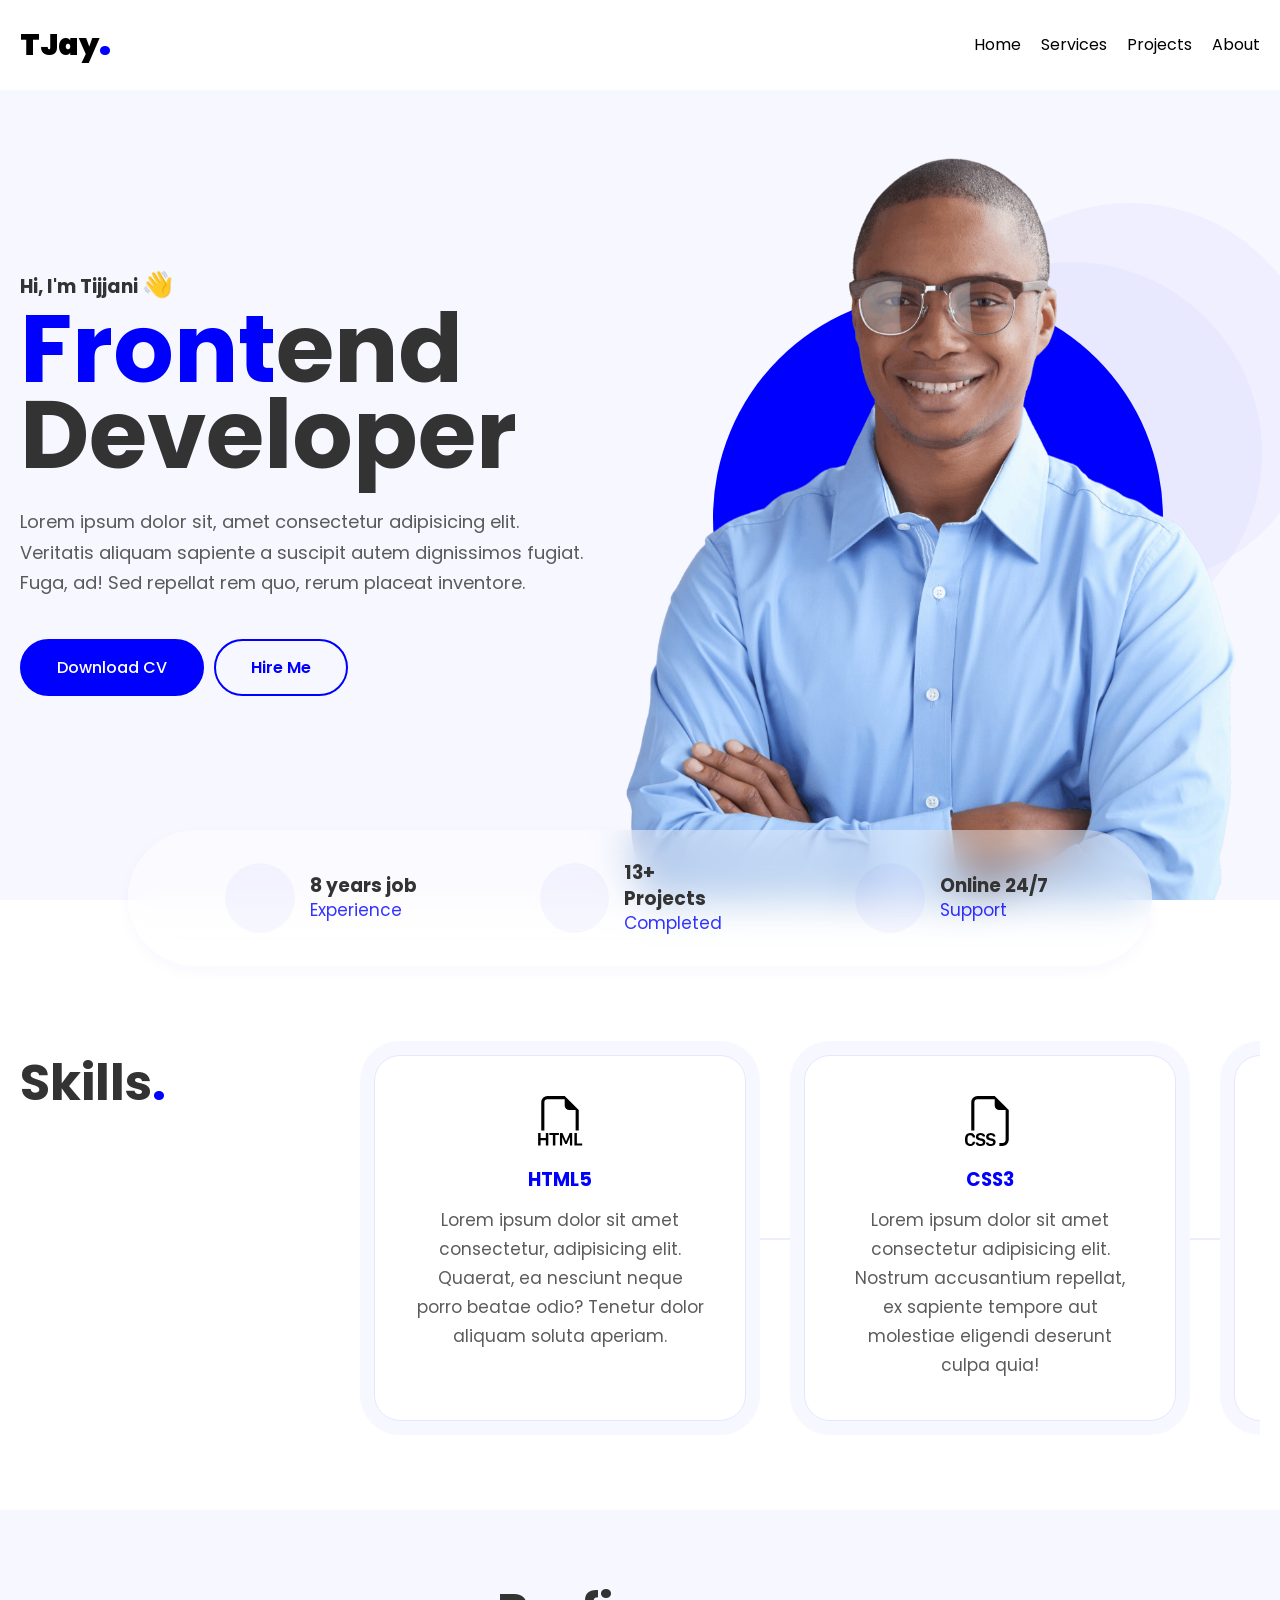
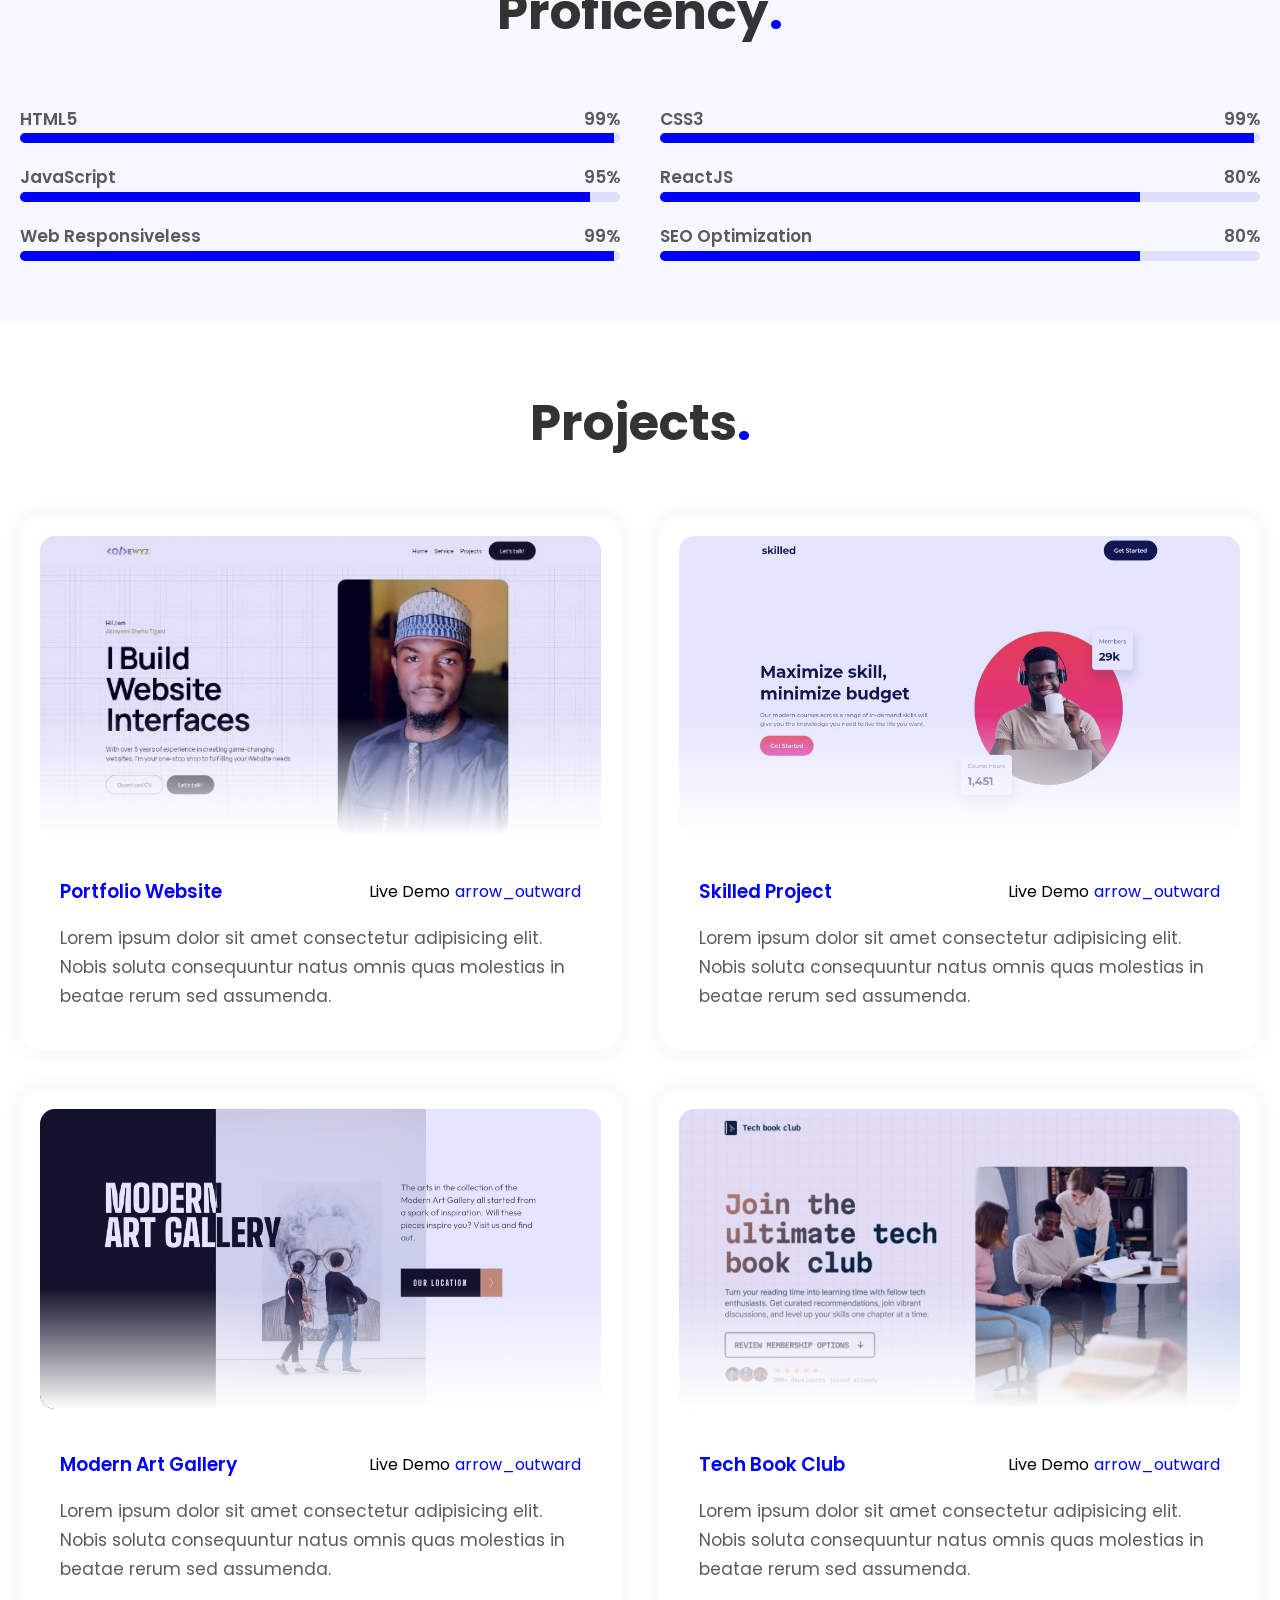
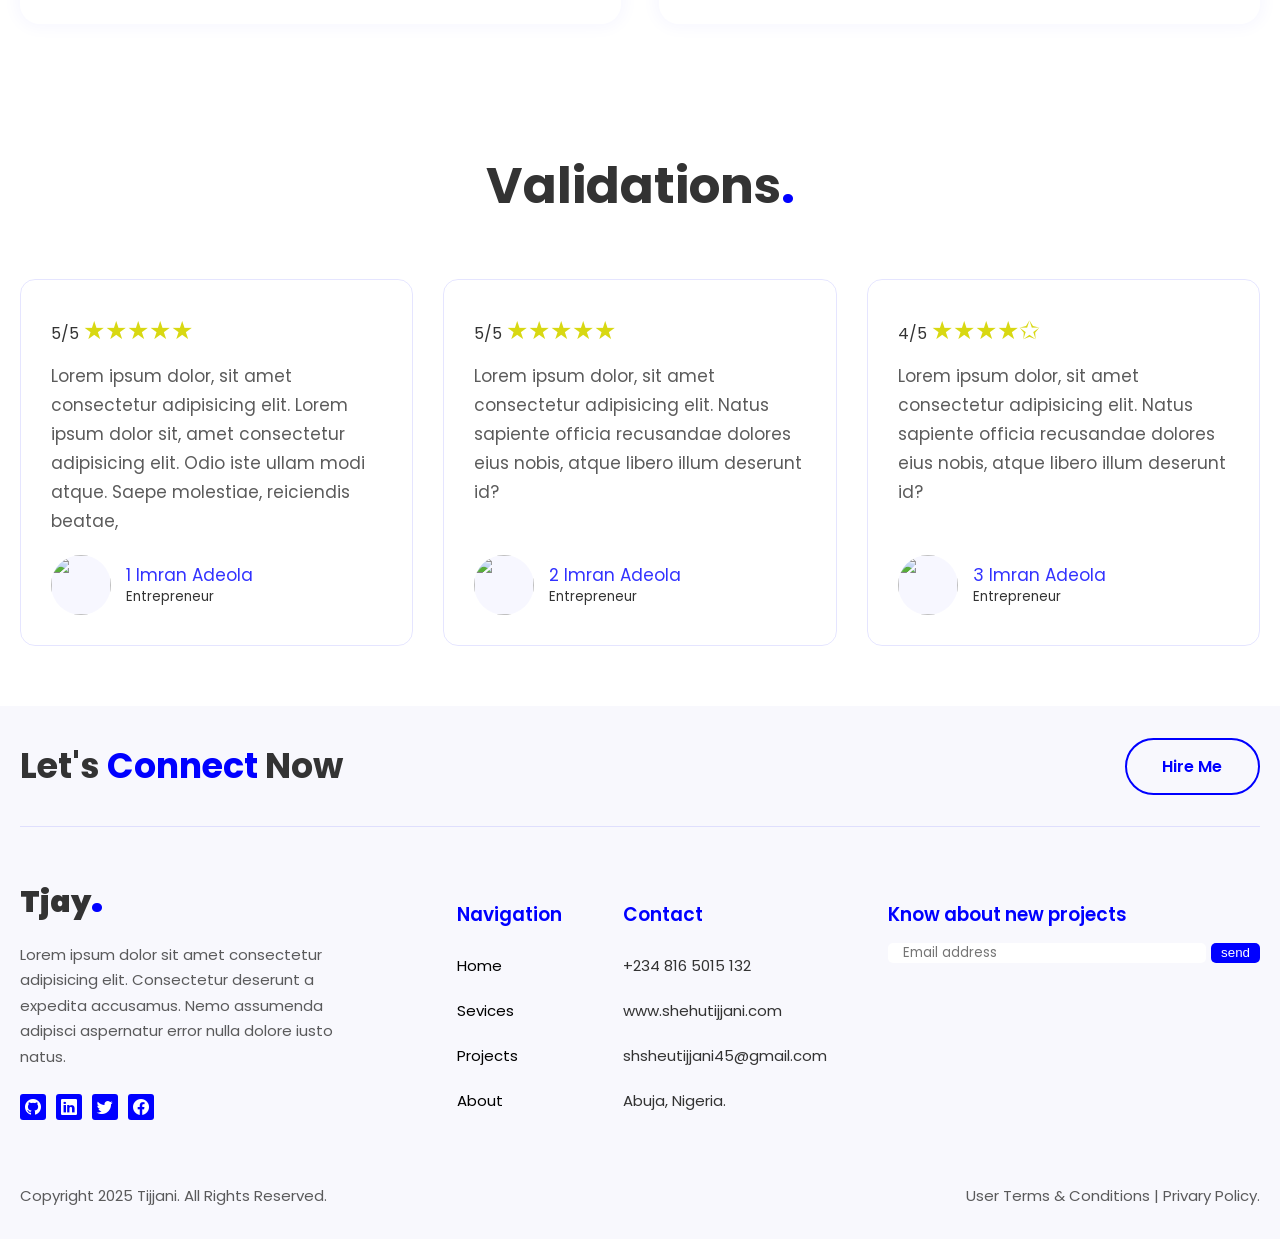
==== commit 2f662fdf: "Add files via upload" ====
--- a/index.html
+++ b/index.html
@@ -1,675 +1,777 @@
 <!doctype html>
 <html lang="en">
-  <head>
-    <meta charset="UTF-8" />
-    <meta name="viewport" content="width=device-width, initial-scale=1.0" />
-    <link rel="preconnect" href="https://fonts.googleapis.com" />
-    <link rel="preconnect" href="https://fonts.gstatic.com" crossorigin />
-    <link
-      href="https://fonts.googleapis.com/css2?family=Poppins:wght@300;400;500;600;700&display=swap"
-      rel="stylesheet"
-    />
-
-    <link
-      href="https://fonts.googleapis.com/icon?family=Material+Symbols"
-      rel="stylesheet"
-    />
-
-    <link
-      rel="stylesheet"
-      href="https://cdn.jsdelivr.net/npm/bootstrap-icons@1.13.1/font/bootstrap-icons.min.css"
-    />
-
-    <link rel="stylesheet" href="style.css" />
-    <title>Portfolio</title>
-  </head>
-  <body>
-    <header id="home">
-      <label for="toggle" id="hamburger-overlay"></label>
-      <nav>
-        <div class="container">
-          <div id="logo"><a href="#home">TJay</a><span>.</span></div>
-
-          <input type="checkbox" name="toggle" id="toggle" />
-
-          <label for="toggle" id="hamburger-icon">
-            <svg id="open">
-              <use href="images/open.svg" />
-            </svg>
-            <svg id="close">
-              <use href="images/close.svg" />
-            </svg>
-          </label>
-
-          <ul>
-            <li><a href="#home">Home</a></li>
-            <li><a href="#services">Services</a></li>
-            <li><a href="#projects">Projects</a></li>
-            <li><a href="pages/about.html">About</a></li>
-          </ul>
-        </div>
-      </nav>
-
-      <div id="hero">
-        <div class="container">
-          <div id="details">
-            <h3>Hi, I'm Tijjani <span>👋</span></h3>
-            <h1><span>Front</span>end Developer</h1>
-            <p>
-              Lorem ipsum dolor sit, amet consectetur adipisicing elit.
-              Veritatis aliquam sapiente a suscipit autem dignissimos fugiat.
-              Fuga, ad! Sed repellat rem quo, rerum placeat inventore.
-            </p>
-            <div id="btn-wrapper">
-              <a href="#" class="btn">Download CV</a>
-              <a href="#" class="btn">Hire Me</a>
+    <head>
+        <meta charset="UTF-8" />
+        <meta name="viewport" content="width=device-width, initial-scale=1.0" />
+        <link rel="preconnect" href="https://fonts.googleapis.com" />
+        <link rel="preconnect" href="https://fonts.gstatic.com" crossorigin />
+        <link
+            href="https://fonts.googleapis.com/css2?family=Poppins:wght@300;400;500;600;700&display=swap"
+            rel="stylesheet"
+        />
+
+        <link
+            href="https://fonts.googleapis.com/icon?family=Material+Symbols"
+            rel="stylesheet"
+        />
+
+        <link
+            rel="stylesheet"
+            href="https://cdn.jsdelivr.net/npm/bootstrap-icons@1.13.1/font/bootstrap-icons.min.css"
+        />
+
+        <link rel="stylesheet" href="style.css" />
+        <title>Portfolio</title>
+    </head>
+    <body>
+        <header id="home">
+            <label for="toggle" id="hamburger-overlay"></label>
+            <nav>
+                <div class="container">
+                    <div id="logo"><a href="#home">TJay</a><span>.</span></div>
+
+                    <input type="checkbox" name="toggle" id="toggle" />
+
+                    <label for="toggle" id="hamburger-icon">
+                        <svg id="open">
+                            <use href="images/open.svg" />
+                        </svg>
+                        <svg id="close">
+                            <use href="images/close.svg" />
+                        </svg>
+                    </label>
+
+                    <ul>
+                        <li><a href="#home">Home</a></li>
+                        <li><a href="#services">Services</a></li>
+                        <li><a href="#projects">Projects</a></li>
+                        <li><a href="pages/about.html">About</a></li>
+                    </ul>
+                </div>
+            </nav>
+
+            <div id="hero">
+                <div class="container">
+                    <div id="details">
+                        <h3>Hi, I'm Tijjani <span>👋</span></h3>
+                        <h1><span>Front</span>end Developer</h1>
+                        <p>
+                            Lorem ipsum dolor sit, amet consectetur adipisicing
+                            elit. Veritatis aliquam sapiente a suscipit autem
+                            dignissimos fugiat. Fuga, ad! Sed repellat rem quo,
+                            rerum placeat inventore.
+                        </p>
+                        <div id="btn-wrapper">
+                            <a href="#" class="btn">Download CV</a>
+                            <a href="#" class="btn">Hire Me</a>
+                        </div>
+                    </div>
+
+                    <div id="illustration">
+                        <div id="image">
+                            <div id="bg-circle">
+                                <div class="circle circle-1"></div>
+                                <div class="circle circle-2"></div>
+                                <div class="circle circle-3"></div>
+                            </div>
+                            <img
+                                src="images/my-photo.png"
+                                alt="An image of me"
+                            />
+                        </div>
+                    </div>
+                </div>
             </div>
-          </div>
-
-          <div id="illustration">
-            <div id="image">
-              <div id="bg-circle">
-                <div class="circle circle-1"></div>
-                <div class="circle circle-2"></div>
-                <div class="circle circle-3"></div>
-              </div>
-              <img src="images/my-photo.png" alt="An image of me" />
+        </header>
+
+        <main>
+            <section id="metrics">
+                <div class="container">
+                    <div class="metric">
+                        <svg>
+                            <use href="images/experience.svg" />
+                        </svg>
+                        <div class="text">
+                            <h3>8 years job</h3>
+                            <p>Experience</p>
+                        </div>
+                    </div>
+                    <div class="metric">
+                        <svg>
+                            <use href="images/project.svg" />
+                        </svg>
+                        <div class="text">
+                            <h3>13+ Projects</h3>
+                            <p>Completed</p>
+                        </div>
+                    </div>
+                    <div class="metric">
+                        <svg>
+                            <use href="images/support.svg" />
+                        </svg>
+                        <div class="text">
+                            <h3>Online 24/7</h3>
+                            <p>Support</p>
+                        </div>
+                    </div>
+                </div>
+            </section>
+
+            <section id="services">
+                <div class="container">
+                    <h2 class="lg-text">Skills<span>.</span></h2>
+
+                    <div id="scroll-track">
+                        <div class="service">
+                            <div class="icon">
+                                <img
+                                    src="images/filetype-html.svg"
+                                    alt=""
+                                    srcset=""
+                                />
+                            </div>
+                            <h3>HTML5</h3>
+                            <p>
+                                Lorem ipsum dolor sit amet consectetur,
+                                adipisicing elit. Quaerat, ea nesciunt neque
+                                porro beatae odio? Tenetur dolor aliquam soluta
+                                aperiam.
+                            </p>
+                        </div>
+
+                        <div class="service">
+                            <div class="icon">
+                                <img
+                                    src="images/filetype-css.svg"
+                                    alt=""
+                                    srcset=""
+                                />
+                            </div>
+                            <h3>CSS3</h3>
+                            <p>
+                                Lorem ipsum dolor sit amet consectetur
+                                adipisicing elit. Nostrum accusantium repellat,
+                                ex sapiente tempore aut molestiae eligendi
+                                deserunt culpa quia!
+                            </p>
+                        </div>
+
+                        <div class="service">
+                            <div class="icon">
+                                <img
+                                    src="images/filetype-js.svg"
+                                    alt=""
+                                    srcset=""
+                                />
+                            </div>
+                            <h3>JavaScript</h3>
+                            <p>
+                                Lorem ipsum dolor sit amet consectetur,
+                                adipisicing elit. Fuga eligendi quo ullam odit
+                                sequi culpa dolorum repudiandae!
+                            </p>
+                        </div>
+
+                        <div class="service">
+                            <div class="icon">
+                                <img
+                                    src="images/filetype-jsx.svg"
+                                    alt=""
+                                    srcset=""
+                                />
+                            </div>
+                            <h3>ReactJS</h3>
+                            <p>
+                                Lorem ipsum dolor sit amet consectetur,
+                                adipisicing elit. Doloremque quidem nobis
+                                incidunt ratione sapiente officiis eveniet
+                                consectetur quaerat.
+                            </p>
+                        </div>
+
+                        <div class="service">
+                            <div class="icon">
+                                <img
+                                    src="images/aspect-ratio.svg"
+                                    alt=""
+                                    srcset=""
+                                />
+                            </div>
+                            <h3>Web Responsiveless</h3>
+                            <p>
+                                Lorem ipsum dolor sit amet consectetur,
+                                adipisicing elit. Doloremque quidem nobis
+                                incidunt ratione sapiente officiis eveniet
+                                consectetur quaerat.
+                            </p>
+                        </div>
+
+                        <div class="service">
+                            <div class="icon">
+                                <img
+                                    src="images/graph-up-arrow.svg"
+                                    alt=""
+                                    srcset=""
+                                />
+                            </div>
+                            <h3>SEO Optimization</h3>
+                            <p>
+                                Lorem ipsum dolor sit amet consectetur,
+                                adipisicing elit. Doloremque quidem nobis
+                                incidunt ratione sapiente officiis eveniet
+                                consectetur quaerat.
+                            </p>
+                        </div>
+                    </div>
+                </div>
+            </section>
+
+            <section id="proficiency">
+                <div class="container">
+                    <h2 class="lg-text">Proficency<span>.</span></h2>
+
+                    <div id="tools">
+                        <div class="tool">
+                            <div class="skill">
+                                <p>HTML5</p>
+                                <p>99%</p>
+                            </div>
+                            <div class="skill-bar"></div>
+                        </div>
+
+                        <div class="tool">
+                            <div class="skill">
+                                <p>CSS3</p>
+                                <p>99%</p>
+                            </div>
+                            <div class="skill-bar"></div>
+                        </div>
+
+                        <div class="tool">
+                            <div class="skill">
+                                <p>JavaScript</p>
+                                <p>95%</p>
+                            </div>
+                            <div class="skill-bar"></div>
+                        </div>
+
+                        <div class="tool">
+                            <div class="skill">
+                                <p>ReactJS</p>
+                                <p>80%</p>
+                            </div>
+                            <div class="skill-bar"></div>
+                        </div>
+
+                        <div class="tool">
+                            <div class="skill">
+                                <p>Web Responsiveless</p>
+                                <p>99%</p>
+                            </div>
+                            <div class="skill-bar"></div>
+                        </div>
+
+                        <div class="tool">
+                            <div class="skill">
+                                <p>SEO Optimization</p>
+                                <p>80%</p>
+                            </div>
+                            <div class="skill-bar"></div>
+                        </div>
+                    </div>
+                </div>
+            </section>
+
+            <section id="projects">
+                <div class="container">
+                    <h2 class="lg-text">Projects<span>.</span></h2>
+
+                    <div class="project-wrapper">
+                        <figure>
+                            <div class="image">
+                                <img
+                                    src="images/projects/tijjani.jpg"
+                                    alt="project-1"
+                                />
+                            </div>
+
+                            <div class="description">
+                                <div class="top">
+                                    <h3 class="name">Portfolio Website</h3>
+                                    <a href="#"
+                                        >Live Demo
+                                        <span class="material-symbols">
+                                            arrow_outward
+                                        </span></a
+                                    >
+                                </div>
+
+                                <p class="summary">
+                                    Lorem ipsum dolor sit amet consectetur
+                                    adipisicing elit. Nobis soluta consequuntur
+                                    natus omnis quas molestias in beatae rerum
+                                    sed assumenda.
+                                </p>
+                            </div>
+                        </figure>
+
+                        <figure>
+                            <div class="image">
+                                <img
+                                    src="images/projects/skilled.jpg"
+                                    alt="project-1"
+                                />
+                            </div>
+
+                            <div class="description">
+                                <div class="top">
+                                    <h3 class="name">Skilled Project</h3>
+                                    <a href="#"
+                                        >Live Demo
+                                        <span class="material-symbols">
+                                            arrow_outward
+                                        </span></a
+                                    >
+                                </div>
+
+                                <p class="summary">
+                                    Lorem ipsum dolor sit amet consectetur
+                                    adipisicing elit. Nobis soluta consequuntur
+                                    natus omnis quas molestias in beatae rerum
+                                    sed assumenda.
+                                </p>
+                            </div>
+                        </figure>
+
+                        <figure>
+                            <div class="image">
+                                <img
+                                    src="images/projects/art-gallery.jpg"
+                                    alt="project-1"
+                                />
+                            </div>
+
+                            <div class="description">
+                                <div class="top">
+                                    <h3 class="name">Modern Art Gallery</h3>
+                                    <a href="#"
+                                        >Live Demo
+                                        <span class="material-symbols">
+                                            arrow_outward
+                                        </span></a
+                                    >
+                                </div>
+
+                                <p class="summary">
+                                    Lorem ipsum dolor sit amet consectetur
+                                    adipisicing elit. Nobis soluta consequuntur
+                                    natus omnis quas molestias in beatae rerum
+                                    sed assumenda.
+                                </p>
+                            </div>
+                        </figure>
+
+                        <figure>
+                            <div class="image">
+                                <img
+                                    src="images/projects/tech-book-club.jpg"
+                                    alt="project-1"
+                                />
+                            </div>
+
+                            <div class="description">
+                                <div class="top">
+                                    <h3 class="name">Tech Book Club</h3>
+                                    <a href="#"
+                                        >Live Demo
+                                        <span class="material-symbols">
+                                            arrow_outward
+                                        </span></a
+                                    >
+                                </div>
+
+                                <p class="summary">
+                                    Lorem ipsum dolor sit amet consectetur
+                                    adipisicing elit. Nobis soluta consequuntur
+                                    natus omnis quas molestias in beatae rerum
+                                    sed assumenda.
+                                </p>
+                            </div>
+                        </figure>
+                    </div>
+                </div>
+            </section>
+
+            <section id="testimonials">
+                <div class="container">
+                    <h2 class="lg-text">Validations<span>.</span></h2>
+
+                    <div id="slider">
+                        <div id="track">
+                            <figure>
+                                <div class="rating">5/5 <span>★★★★★</span></div>
+
+                                <p class="comment">
+                                    Lorem ipsum dolor, sit amet consectetur
+                                    adipisicing elit. Lorem ipsum dolor sit,
+                                    amet consectetur adipisicing elit. Odio iste
+                                    ullam modi atque. Saepe molestiae,
+                                    reiciendis beatae,
+                                </p>
+
+                                <div class="client">
+                                    <img
+                                        src="https://randomuser.me/api/portraits/men/20.jpg"
+                                        alt=""
+                                    />
+                                    <div class="data">
+                                        <p class="name">1 Imran Adeola</p>
+                                        <small class="profession"
+                                            >Entrepreneur</small
+                                        >
+                                    </div>
+                                </div>
+                            </figure>
+                            <figure>
+                                <div class="rating">5/5 <span>★★★★★</span></div>
+
+                                <p class="comment">
+                                    Lorem ipsum dolor, sit amet consectetur
+                                    adipisicing elit. Natus sapiente officia
+                                    recusandae dolores eius nobis, atque libero
+                                    illum deserunt id?
+                                </p>
+
+                                <div class="client">
+                                    <img
+                                        src="https://randomuser.me/api/portraits/men/76.jpg"
+                                        alt=""
+                                    />
+                                    <div class="data">
+                                        <p class="name">2 Imran Adeola</p>
+                                        <small class="profession"
+                                            >Entrepreneur</small
+                                        >
+                                    </div>
+                                </div>
+                            </figure>
+                            <figure>
+                                <div class="rating">4/5 <span>★★★★✩</span></div>
+
+                                <p class="comment">
+                                    Lorem ipsum dolor, sit amet consectetur
+                                    adipisicing elit. Natus sapiente officia
+                                    recusandae dolores eius nobis, atque libero
+                                    illum deserunt id?
+                                </p>
+
+                                <div class="client">
+                                    <img
+                                        src="https://randomuser.me/api/portraits/men/80.jpg"
+                                        alt=""
+                                    />
+                                    <div class="data">
+                                        <p class="name">3 Imran Adeola</p>
+                                        <small class="profession"
+                                            >Entrepreneur</small
+                                        >
+                                    </div>
+                                </div>
+                            </figure>
+                            <figure>
+                                <div class="rating">5/5 <span>★★★★★</span></div>
+
+                                <p class="comment">
+                                    Lorem ipsum dolor, sit amet consectetur
+                                    adipisicing elit. Natus sapiente officia
+                                    recusandae dolores eius nobis, atque libero
+                                    illum deserunt id?
+                                </p>
+
+                                <div class="client">
+                                    <img
+                                        src="https://randomuser.me/api/portraits/men/5.jpg"
+                                        alt=""
+                                    />
+                                    <div class="data">
+                                        <p class="name">4 Imran Adeola</p>
+                                        <small class="profession"
+                                            >Entrepreneur</small
+                                        >
+                                    </div>
+                                </div>
+                            </figure>
+                            <figure>
+                                <div class="rating">4/5 <span>★★★★✩</span></div>
+
+                                <p class="comment">
+                                    Lorem ipsum dolor, sit amet consectetur
+                                    adipisicing elit. Natus sapiente officia
+                                    recusandae dolores eius nobis, atque libero
+                                    illum deserunt id?
+                                </p>
+
+                                <div class="client">
+                                    <img
+                                        src="https://randomuser.me/api/portraits/men/59.jpg"
+                                        alt=""
+                                    />
+                                    <div class="data">
+                                        <p class="name">5 Imran Adeola</p>
+                                        <small class="profession"
+                                            >Entrepreneur</small
+                                        >
+                                    </div>
+                                </div>
+                            </figure>
+                            <figure>
+                                <div class="rating">5/5 <span>★★★★★</span></div>
+
+                                <p class="comment">
+                                    Lorem ipsum dolor, sit amet consectetur
+                                    adipisicing elit.
+                                </p>
+
+                                <div class="client">
+                                    <img
+                                        src="https://randomuser.me/api/portraits/men/50.jpg"
+                                        alt=""
+                                    />
+                                    <div class="data">
+                                        <p class="name">6 Imran Adeola</p>
+                                        <small class="profession"
+                                            >Entrepreneur</small
+                                        >
+                                    </div>
+                                </div>
+                            </figure>
+
+                            <!-- Duplicates -->
+
+                            <figure>
+                                <div class="rating">4/5 <span>★★★★✩</span></div>
+
+                                <p class="comment">
+                                    Lorem ipsum dolor, sit amet consectetur
+                                    adipisicing elit. Lorem ipsum dolor sit,
+                                    amet consectetur adipisicing elit. Odio iste
+                                    ullam modi atque. Saepe molestiae,
+                                    reiciendis beatae,
+                                </p>
+
+                                <div class="client">
+                                    <img
+                                        src="https://randomuser.me/api/portraits/men/20.jpg"
+                                        alt=""
+                                    />
+                                    <div class="data">
+                                        <p class="name">1 Imran Adeola</p>
+                                        <small class="profession"
+                                            >Entrepreneur</small
+                                        >
+                                    </div>
+                                </div>
+                            </figure>
+                            <figure>
+                                <div class="rating">5/5 <span>★★★★★</span></div>
+
+                                <p class="comment">
+                                    Lorem ipsum dolor, sit amet consectetur
+                                    adipisicing elit. Natus sapiente officia
+                                    recusandae dolores eius nobis, atque libero
+                                    illum deserunt id?
+                                </p>
+
+                                <div class="client">
+                                    <img
+                                        src="https://randomuser.me/api/portraits/men/76.jpg"
+                                        alt=""
+                                    />
+                                    <div class="data">
+                                        <p class="name">2 Imran Adeola</p>
+                                        <small class="profession"
+                                            >Entrepreneur</small
+                                        >
+                                    </div>
+                                </div>
+                            </figure>
+                            <figure>
+                                <div class="rating">4/5 <span>★★★★✩</span></div>
+
+                                <p class="comment">
+                                    Lorem ipsum dolor, sit amet consectetur
+                                    adipisicing elit. Natus sapiente officia
+                                    recusandae dolores eius nobis, atque libero
+                                    illum deserunt id?
+                                </p>
+
+                                <div class="client">
+                                    <img
+                                        src="https://randomuser.me/api/portraits/men/80.jpg"
+                                        alt=""
+                                    />
+                                    <div class="data">
+                                        <p class="name">3 Imran Adeola</p>
+                                        <small class="profession"
+                                            >Entrepreneur</small
+                                        >
+                                    </div>
+                                </div>
+                            </figure>
+                            <figure>
+                                <div class="rating">5/5 <span>★★★★★</span></div>
+
+                                <p class="comment">
+                                    Lorem ipsum dolor, sit amet consectetur
+                                    adipisicing elit. Natus sapiente officia
+                                    recusandae dolores eius nobis, atque libero
+                                    illum deserunt id?
+                                </p>
+
+                                <div class="client">
+                                    <img
+                                        src="https://randomuser.me/api/portraits/men/5.jpg"
+                                        alt=""
+                                    />
+                                    <div class="data">
+                                        <p class="name">4 Imran Adeola</p>
+                                        <small class="profession"
+                                            >Entrepreneur</small
+                                        >
+                                    </div>
+                                </div>
+                            </figure>
+                            <figure>
+                                <div class="rating">5/5 <span>★★★★★</span></div>
+
+                                <p class="comment">
+                                    Lorem ipsum dolor, sit amet consectetur
+                                    adipisicing elit. Natus sapiente officia
+                                    recusandae dolores eius nobis, atque libero
+                                    illum deserunt id?
+                                </p>
+
+                                <div class="client">
+                                    <img
+                                        src="https://randomuser.me/api/portraits/men/59.jpg"
+                                        alt=""
+                                    />
+                                    <div class="data">
+                                        <p class="name">5 Imran Adeola</p>
+                                        <small class="profession"
+                                            >Entrepreneur</small
+                                        >
+                                    </div>
+                                </div>
+                            </figure>
+                            <figure>
+                                <div class="rating">5/5 <span>★★★★★</span></div>
+
+                                <p class="comment">
+                                    Lorem ipsum dolor, sit amet consectetur
+                                    adipisicing elit.
+                                </p>
+
+                                <div class="client">
+                                    <img
+                                        src="https://randomuser.me/api/portraits/men/50.jpg"
+                                        alt=""
+                                    />
+                                    <div class="data">
+                                        <p class="name">6 Imran Adeola</p>
+                                        <small class="profession"
+                                            >Entrepreneur</small
+                                        >
+                                    </div>
+                                </div>
+                            </figure>
+                        </div>
+                    </div>
+                </div>
+            </section>
+        </main>
+
+        <footer>
+            <div class="container">
+                <div id="top">
+                    <h3>Let's <span>Connect</span> Now</h3>
+                    <a href="#" class="btn">Hire Me</a>
+                </div>
+
+                <div id="middle">
+                    <div id="left">
+                        <div id="logo">Tjay<span>.</span></div>
+
+                        <p>
+                            Lorem ipsum dolor sit amet consectetur adipisicing
+                            elit. Consectetur deserunt a expedita accusamus.
+                            Nemo assumenda adipisci aspernatur error nulla
+                            dolore iusto natus.
+                        </p>
+
+                        <div id="socials">
+                            <a href="#">
+                                <i class="bi bi-github"></i>
+                            </a>
+                            <a href="#">
+                                <i class="bi bi-linkedin"></i>
+                            </a>
+                            <a href="#">
+                                <i class="bi bi-twitter"></i>
+                            </a>
+                            <a href="#">
+                                <i class="bi bi-facebook"></i>
+                            </a>
+                        </div>
+                    </div>
+
+                    <div id="right">
+                        <div class="page-nav">
+                            <h3>Navigation</h3>
+
+                            <ul>
+                                <li><a href="#">Home</a></li>
+                                <li><a href="#services">Sevices</a></li>
+                                <li><a href="#projects">Projects</a></li>
+                                <li><a href="pages/about.html">About</a></li>
+                            </ul>
+                        </div>
+
+                        <div id="contact-nav">
+                            <h3>Contact</h3>
+
+                            <ul>
+                                <li>+234 816 5015 132</li>
+                                <li>www.shehutijjani.com</li>
+                                <li>shsheutijjani45@gmail.com</li>
+                                <li>Abuja, Nigeria.</li>
+                            </ul>
+                        </div>
+
+                        <div id="news-mail">
+                            <h3>Know about new projects</h3>
+
+                            <form action="/submit" method="post">
+                                <input
+                                    type="email"
+                                    placeholder="Email address"
+                                />
+
+                                <button type="submit" id="icon">
+                                    <span class="material-symbols">send</span>
+                                </button>
+                            </form>
+                        </div>
+                    </div>
+                </div>
+
+                <div id="bottom">
+                    <p id="copyright">
+                        Copyright 2025 Tijjani. All Rights Reserved.
+                    </p>
+                    <p id="terms">User Terms & Conditions | Privary Policy.</p>
+                </div>
             </div>
-          </div>
-        </div>
-      </div>
-    </header>
-
-    <main>
-      <section id="metrics">
-        <div class="container">
-          <div class="metric">
-            <svg>
-              <use href="images/experience.svg" />
-            </svg>
-            <div class="text">
-              <h3>8 years job</h3>
-              <p>Experience</p>
-            </div>
-          </div>
-          <div class="metric">
-            <svg>
-              <use href="images/project.svg" />
-            </svg>
-            <div class="text">
-              <h3>13+ Projects</h3>
-              <p>Completed</p>
-            </div>
-          </div>
-          <div class="metric">
-            <svg>
-              <use href="images/support.svg" />
-            </svg>
-            <div class="text">
-              <h3>Online 24/7</h3>
-              <p>Support</p>
-            </div>
-          </div>
-        </div>
-      </section>
-
-      <section id="services">
-        <div class="container">
-          <h2 class="lg-text">Skills<span>.</span></h2>
-
-          <div id="scroll-track">
-            <div class="service">
-              <div class="icon">
-                <img src="images/filetype-html.svg" alt="" srcset="" />
-              </div>
-              <h3>HTML5</h3>
-              <p>
-                Lorem ipsum dolor sit amet consectetur, adipisicing elit.
-                Quaerat, ea nesciunt neque porro beatae odio? Tenetur dolor
-                aliquam soluta aperiam.
-              </p>
-            </div>
-
-            <div class="service">
-              <div class="icon">
-                <img src="images/filetype-css.svg" alt="" srcset="" />
-              </div>
-              <h3>CSS3</h3>
-              <p>
-                Lorem ipsum dolor sit amet consectetur adipisicing elit. Nostrum
-                accusantium repellat, ex sapiente tempore aut molestiae eligendi
-                deserunt culpa quia!
-              </p>
-            </div>
-
-            <div class="service">
-              <div class="icon">
-                <img src="images/filetype-js.svg" alt="" srcset="" />
-              </div>
-              <h3>JavaScript</h3>
-              <p>
-                Lorem ipsum dolor sit amet consectetur, adipisicing elit. Fuga
-                eligendi quo ullam odit sequi culpa dolorum repudiandae!
-              </p>
-            </div>
-
-            <div class="service">
-              <div class="icon">
-                <img src="images/filetype-jsx.svg" alt="" srcset="" />
-              </div>
-              <h3>ReactJS</h3>
-              <p>
-                Lorem ipsum dolor sit amet consectetur, adipisicing elit.
-                Doloremque quidem nobis incidunt ratione sapiente officiis
-                eveniet consectetur quaerat.
-              </p>
-            </div>
-
-            <div class="service">
-              <div class="icon">
-                <img src="images/aspect-ratio.svg" alt="" srcset="" />
-              </div>
-              <h3>Web Responsiveless</h3>
-              <p>
-                Lorem ipsum dolor sit amet consectetur, adipisicing elit.
-                Doloremque quidem nobis incidunt ratione sapiente officiis
-                eveniet consectetur quaerat.
-              </p>
-            </div>
-
-            <div class="service">
-              <div class="icon">
-                <img src="images/graph-up-arrow.svg" alt="" srcset="" />
-              </div>
-              <h3>SEO Optimization</h3>
-              <p>
-                Lorem ipsum dolor sit amet consectetur, adipisicing elit.
-                Doloremque quidem nobis incidunt ratione sapiente officiis
-                eveniet consectetur quaerat.
-              </p>
-            </div>
-          </div>
-        </div>
-      </section>
-
-      <section id="proficiency">
-        <div class="container">
-          <h2 class="lg-text">Proficency<span>.</span></h2>
-
-          <div id="tools">
-            <div class="tool">
-              <div class="skill">
-                <p>HTML5</p>
-                <p>99%</p>
-              </div>
-              <div class="skill-bar"></div>
-            </div>
-
-            <div class="tool">
-              <div class="skill">
-                <p>CSS3</p>
-                <p>99%</p>
-              </div>
-              <div class="skill-bar"></div>
-            </div>
-
-            <div class="tool">
-              <div class="skill">
-                <p>JavaScript</p>
-                <p>95%</p>
-              </div>
-              <div class="skill-bar"></div>
-            </div>
-
-            <div class="tool">
-              <div class="skill">
-                <p>ReactJS</p>
-                <p>80%</p>
-              </div>
-              <div class="skill-bar"></div>
-            </div>
-
-            <div class="tool">
-              <div class="skill">
-                <p>Web Responsiveless</p>
-                <p>99%</p>
-              </div>
-              <div class="skill-bar"></div>
-            </div>
-
-            <div class="tool">
-              <div class="skill">
-                <p>SEO Optimization</p>
-                <p>80%</p>
-              </div>
-              <div class="skill-bar"></div>
-            </div>
-          </div>
-        </div>
-      </section>
-
-      <section id="projects">
-        <div class="container">
-          <h2 class="lg-text">Projects<span>.</span></h2>
-
-          <div class="project-wrapper">
-            <figure>
-              <div class="image">
-                <img src="images/projects/tijjani.jpg" alt="project-1" />
-              </div>
-
-              <div class="description">
-                <div class="top">
-                  <h3 class="name">Portfolio Website</h3>
-                  <a href="#"
-                    >Live Demo
-                    <span class="material-symbols"> arrow_outward </span></a
-                  >
-                </div>
-
-                <p class="summary">
-                  Lorem ipsum dolor sit amet consectetur adipisicing elit. Nobis
-                  soluta consequuntur natus omnis quas molestias in beatae rerum
-                  sed assumenda.
-                </p>
-              </div>
-            </figure>
-
-            <figure>
-              <div class="image">
-                <img src="images/projects/skilled.jpg" alt="project-1" />
-              </div>
-
-              <div class="description">
-                <div class="top">
-                  <h3 class="name">Skilled Project</h3>
-                  <a href="#"
-                    >Live Demo
-                    <span class="material-symbols"> arrow_outward </span></a
-                  >
-                </div>
-
-                <p class="summary">
-                  Lorem ipsum dolor sit amet consectetur adipisicing elit. Nobis
-                  soluta consequuntur natus omnis quas molestias in beatae rerum
-                  sed assumenda.
-                </p>
-              </div>
-            </figure>
-
-            <figure>
-              <div class="image">
-                <img src="images/projects/art-gallery.jpg" alt="project-1" />
-              </div>
-
-              <div class="description">
-                <div class="top">
-                  <h3 class="name">Modern Art Gallery</h3>
-                  <a href="#"
-                    >Live Demo
-                    <span class="material-symbols"> arrow_outward </span></a
-                  >
-                </div>
-
-                <p class="summary">
-                  Lorem ipsum dolor sit amet consectetur adipisicing elit. Nobis
-                  soluta consequuntur natus omnis quas molestias in beatae rerum
-                  sed assumenda.
-                </p>
-              </div>
-            </figure>
-
-            <figure>
-              <div class="image">
-                <img src="images/projects/tech-book-club.jpg" alt="project-1" />
-              </div>
-
-              <div class="description">
-                <div class="top">
-                  <h3 class="name">Tech Book Club</h3>
-                  <a href="#"
-                    >Live Demo
-                    <span class="material-symbols"> arrow_outward </span></a
-                  >
-                </div>
-
-                <p class="summary">
-                  Lorem ipsum dolor sit amet consectetur adipisicing elit. Nobis
-                  soluta consequuntur natus omnis quas molestias in beatae rerum
-                  sed assumenda.
-                </p>
-              </div>
-            </figure>
-          </div>
-        </div>
-      </section>
-
-      <section id="testimonials">
-        <div class="container">
-          <h2 class="lg-text">Validations<span>.</span></h2>
-
-          <div id="slider">
-            <div id="track">
-              <figure>
-                <div class="rating">5/5 <span>★★★★★</span></div>
-
-                <p class="comment">
-                  Lorem ipsum dolor, sit amet consectetur adipisicing elit.
-                  Lorem ipsum dolor sit, amet consectetur adipisicing elit. Odio
-                  iste ullam modi atque. Saepe molestiae, reiciendis beatae,
-                </p>
-
-                <div class="client">
-                  <img
-                    src="https://randomuser.me/api/portraits/men/20.jpg"
-                    alt=""
-                  />
-                  <div class="data">
-                    <p class="name">1 Imran Adeola</p>
-                    <small class="profession">Entrepreneur</small>
-                  </div>
-                </div>
-              </figure>
-              <figure>
-                <div class="rating">5/5 <span>★★★★★</span></div>
-
-                <p class="comment">
-                  Lorem ipsum dolor, sit amet consectetur adipisicing elit.
-                  Natus sapiente officia recusandae dolores eius nobis, atque
-                  libero illum deserunt id?
-                </p>
-
-                <div class="client">
-                  <img
-                    src="https://randomuser.me/api/portraits/men/76.jpg"
-                    alt=""
-                  />
-                  <div class="data">
-                    <p class="name">2 Imran Adeola</p>
-                    <small class="profession">Entrepreneur</small>
-                  </div>
-                </div>
-              </figure>
-              <figure>
-                <div class="rating">4/5 <span>★★★★✩</span></div>
-
-                <p class="comment">
-                  Lorem ipsum dolor, sit amet consectetur adipisicing elit.
-                  Natus sapiente officia recusandae dolores eius nobis, atque
-                  libero illum deserunt id?
-                </p>
-
-                <div class="client">
-                  <img
-                    src="https://randomuser.me/api/portraits/men/80.jpg"
-                    alt=""
-                  />
-                  <div class="data">
-                    <p class="name">3 Imran Adeola</p>
-                    <small class="profession">Entrepreneur</small>
-                  </div>
-                </div>
-              </figure>
-              <figure>
-                <div class="rating">5/5 <span>★★★★★</span></div>
-
-                <p class="comment">
-                  Lorem ipsum dolor, sit amet consectetur adipisicing elit.
-                  Natus sapiente officia recusandae dolores eius nobis, atque
-                  libero illum deserunt id?
-                </p>
-
-                <div class="client">
-                  <img
-                    src="https://randomuser.me/api/portraits/men/5.jpg"
-                    alt=""
-                  />
-                  <div class="data">
-                    <p class="name">4 Imran Adeola</p>
-                    <small class="profession">Entrepreneur</small>
-                  </div>
-                </div>
-              </figure>
-              <figure>
-                <div class="rating">4/5 <span>★★★★✩</span></div>
-
-                <p class="comment">
-                  Lorem ipsum dolor, sit amet consectetur adipisicing elit.
-                  Natus sapiente officia recusandae dolores eius nobis, atque
-                  libero illum deserunt id?
-                </p>
-
-                <div class="client">
-                  <img
-                    src="https://randomuser.me/api/portraits/men/59.jpg"
-                    alt=""
-                  />
-                  <div class="data">
-                    <p class="name">5 Imran Adeola</p>
-                    <small class="profession">Entrepreneur</small>
-                  </div>
-                </div>
-              </figure>
-              <figure>
-                <div class="rating">5/5 <span>★★★★★</span></div>
-
-                <p class="comment">
-                  Lorem ipsum dolor, sit amet consectetur adipisicing elit.
-                </p>
-
-                <div class="client">
-                  <img
-                    src="https://randomuser.me/api/portraits/men/50.jpg"
-                    alt=""
-                  />
-                  <div class="data">
-                    <p class="name">6 Imran Adeola</p>
-                    <small class="profession">Entrepreneur</small>
-                  </div>
-                </div>
-              </figure>
-
-              <!-- Duplicates -->
-
-              <figure>
-                <div class="rating">4/5 <span>★★★★✩</span></div>
-
-                <p class="comment">
-                  Lorem ipsum dolor, sit amet consectetur adipisicing elit.
-                  Lorem ipsum dolor sit, amet consectetur adipisicing elit. Odio
-                  iste ullam modi atque. Saepe molestiae, reiciendis beatae,
-                </p>
-
-                <div class="client">
-                  <img
-                    src="https://randomuser.me/api/portraits/men/20.jpg"
-                    alt=""
-                  />
-                  <div class="data">
-                    <p class="name">1 Imran Adeola</p>
-                    <small class="profession">Entrepreneur</small>
-                  </div>
-                </div>
-              </figure>
-              <figure>
-                <div class="rating">5/5 <span>★★★★★</span></div>
-
-                <p class="comment">
-                  Lorem ipsum dolor, sit amet consectetur adipisicing elit.
-                  Natus sapiente officia recusandae dolores eius nobis, atque
-                  libero illum deserunt id?
-                </p>
-
-                <div class="client">
-                  <img
-                    src="https://randomuser.me/api/portraits/men/76.jpg"
-                    alt=""
-                  />
-                  <div class="data">
-                    <p class="name">2 Imran Adeola</p>
-                    <small class="profession">Entrepreneur</small>
-                  </div>
-                </div>
-              </figure>
-              <figure>
-                <div class="rating">4/5 <span>★★★★✩</span></div>
-
-                <p class="comment">
-                  Lorem ipsum dolor, sit amet consectetur adipisicing elit.
-                  Natus sapiente officia recusandae dolores eius nobis, atque
-                  libero illum deserunt id?
-                </p>
-
-                <div class="client">
-                  <img
-                    src="https://randomuser.me/api/portraits/men/80.jpg"
-                    alt=""
-                  />
-                  <div class="data">
-                    <p class="name">3 Imran Adeola</p>
-                    <small class="profession">Entrepreneur</small>
-                  </div>
-                </div>
-              </figure>
-              <figure>
-                <div class="rating">5/5 <span>★★★★★</span></div>
-
-                <p class="comment">
-                  Lorem ipsum dolor, sit amet consectetur adipisicing elit.
-                  Natus sapiente officia recusandae dolores eius nobis, atque
-                  libero illum deserunt id?
-                </p>
-
-                <div class="client">
-                  <img
-                    src="https://randomuser.me/api/portraits/men/5.jpg"
-                    alt=""
-                  />
-                  <div class="data">
-                    <p class="name">4 Imran Adeola</p>
-                    <small class="profession">Entrepreneur</small>
-                  </div>
-                </div>
-              </figure>
-              <figure>
-                <div class="rating">5/5 <span>★★★★★</span></div>
-
-                <p class="comment">
-                  Lorem ipsum dolor, sit amet consectetur adipisicing elit.
-                  Natus sapiente officia recusandae dolores eius nobis, atque
-                  libero illum deserunt id?
-                </p>
-
-                <div class="client">
-                  <img
-                    src="https://randomuser.me/api/portraits/men/59.jpg"
-                    alt=""
-                  />
-                  <div class="data">
-                    <p class="name">5 Imran Adeola</p>
-                    <small class="profession">Entrepreneur</small>
-                  </div>
-                </div>
-              </figure>
-              <figure>
-                <div class="rating">5/5 <span>★★★★★</span></div>
-
-                <p class="comment">
-                  Lorem ipsum dolor, sit amet consectetur adipisicing elit.
-                </p>
-
-                <div class="client">
-                  <img
-                    src="https://randomuser.me/api/portraits/men/50.jpg"
-                    alt=""
-                  />
-                  <div class="data">
-                    <p class="name">6 Imran Adeola</p>
-                    <small class="profession">Entrepreneur</small>
-                  </div>
-                </div>
-              </figure>
-            </div>
-          </div>
-        </div>
-      </section>
-    </main>
-
-    <footer>
-      <div class="container">
-        <div id="top">
-          <h3>Let's <span>Connect</span> Now</h3>
-          <a href="#" class="btn">Hire Me</a>
-        </div>
-
-        <div id="middle">
-          <div id="left">
-            <div id="logo">Tjay<span>.</span></div>
-
-            <p>
-              Lorem ipsum dolor sit amet consectetur adipisicing elit.
-              Consectetur deserunt a expedita accusamus. Nemo assumenda adipisci
-              aspernatur error nulla dolore iusto natus.
-            </p>
-
-            <div id="socials">
-              <a href="#">
-                <i class="bi bi-github"></i>
-              </a>
-              <a href="#">
-                <i class="bi bi-linkedin"></i>
-              </a>
-              <a href="#">
-                <i class="bi bi-twitter"></i>
-              </a>
-              <a href="#">
-                <i class="bi bi-facebook"></i>
-              </a>
-            </div>
-          </div>
-
-          <div id="right">
-            <div class="page-nav">
-              <h3>Navigation</h3>
-
-              <ul>
-                <li><a href="#">Home</a></li>
-                <li><a href="#services">Sevices</a></li>
-                <li><a href="#projects">Projects</a></li>
-                <li><a href="pages/about.html">About</a></li>
-              </ul>
-            </div>
-
-            <div id="contact-nav">
-              <h3>Contact</h3>
-
-              <ul>
-                <li>+234 816 5015 132</li>
-                <li>www.shehutijjani.com</li>
-                <li>shsheutijjani45@gmail.com</li>
-                <li>Abuja, Nigeria.</li>
-              </ul>
-            </div>
-
-            <div id="news-mail">
-              <h3>Know about new projects</h3>
-
-              <form>
-                <input type="text" placeholder="Email address" />
-
-                <a href="#" id="icon"
-                  ><span class="material-symbols">send</span>
-                </a>
-              </form>
-            </div>
-          </div>
-        </div>
-
-        <div id="bottom">
-          <p id="copyright">Copyright 2025 Tijjani. All Rights Reserved.</p>
-          <p id="terms">User Terms & Conditions | Privary Policy.</p>
-        </div>
-      </div>
-    </footer>
-  </body>
+        </footer>
+    </body>
 </html>
--- a/style.css
+++ b/style.css
@@ -22,7 +22,7 @@
     font-family: "Poppins", sans-serif;
     color: #333;
     line-height: 1.7;
-    font-weight: 500;
+    /* font-weight: 500; */
 }
 
 ::-webkit-scrollbar {
@@ -761,7 +761,6 @@
 
 footer #top {
     display: flex;
-    justify-content: space-between;
     align-items: center;
     flex-wrap: wrap;
     column-gap: 30px;
@@ -770,18 +769,19 @@
     padding-bottom: 30px;
 }
 
-@media screen and (max-width: 484px) {
+@media screen and (max-width: 535px) {
     footer #top {
-        justify-content: center;
         text-align: center;
     }
 }
 
 footer #top h3 {
-    font-size: clamp(25px, 8vw, 30px);
+    font-size: clamp(10px, 8vw, 35px);
+    flex: 500 1 max-content;
 }
 
 footer #top .btn {
+    flex: 1 0 max-content;
 }
 
 footer #top h3 span {
@@ -817,15 +817,22 @@
 
 footer #middle #left #socials a {
     background-color: var(--blue);
+    color: var(--white);
     padding: 5px;
     border-radius: 3px;
+    line-height: 0;
+    text-align: center;
+    transition: all 0.3s ease;
+}
+
+footer #middle #left #socials a:hover {
+    background-color: var(--white);
+    color: var(--blue);
+    outline: 1px solid var(--blue);
 }
 
 footer #middle #left #socials i {
-    color: var(--white);
-    line-height: 0;
     display: block;
-    text-align: center;
 }
 
 footer #middle #right {
@@ -865,7 +872,6 @@
     display: flex;
     gap: 5px;
     max-width: 400px;
-    padding: 30px 0;
 }
 
 footer #middle #news-mail input {
@@ -883,6 +889,7 @@
 
 footer #middle #news-mail #icon {
     display: inline-block;
+    border: none;
     background-color: var(--blue);
     color: var(--white);
     padding: 10px;
@@ -890,6 +897,10 @@
     line-height: 0;
 }
 
+footer #middle #news-mail #icon:hover {
+    opacity: 0.7;
+}
+
 footer #bottom {
     display: flex;
     justify-content: space-between;
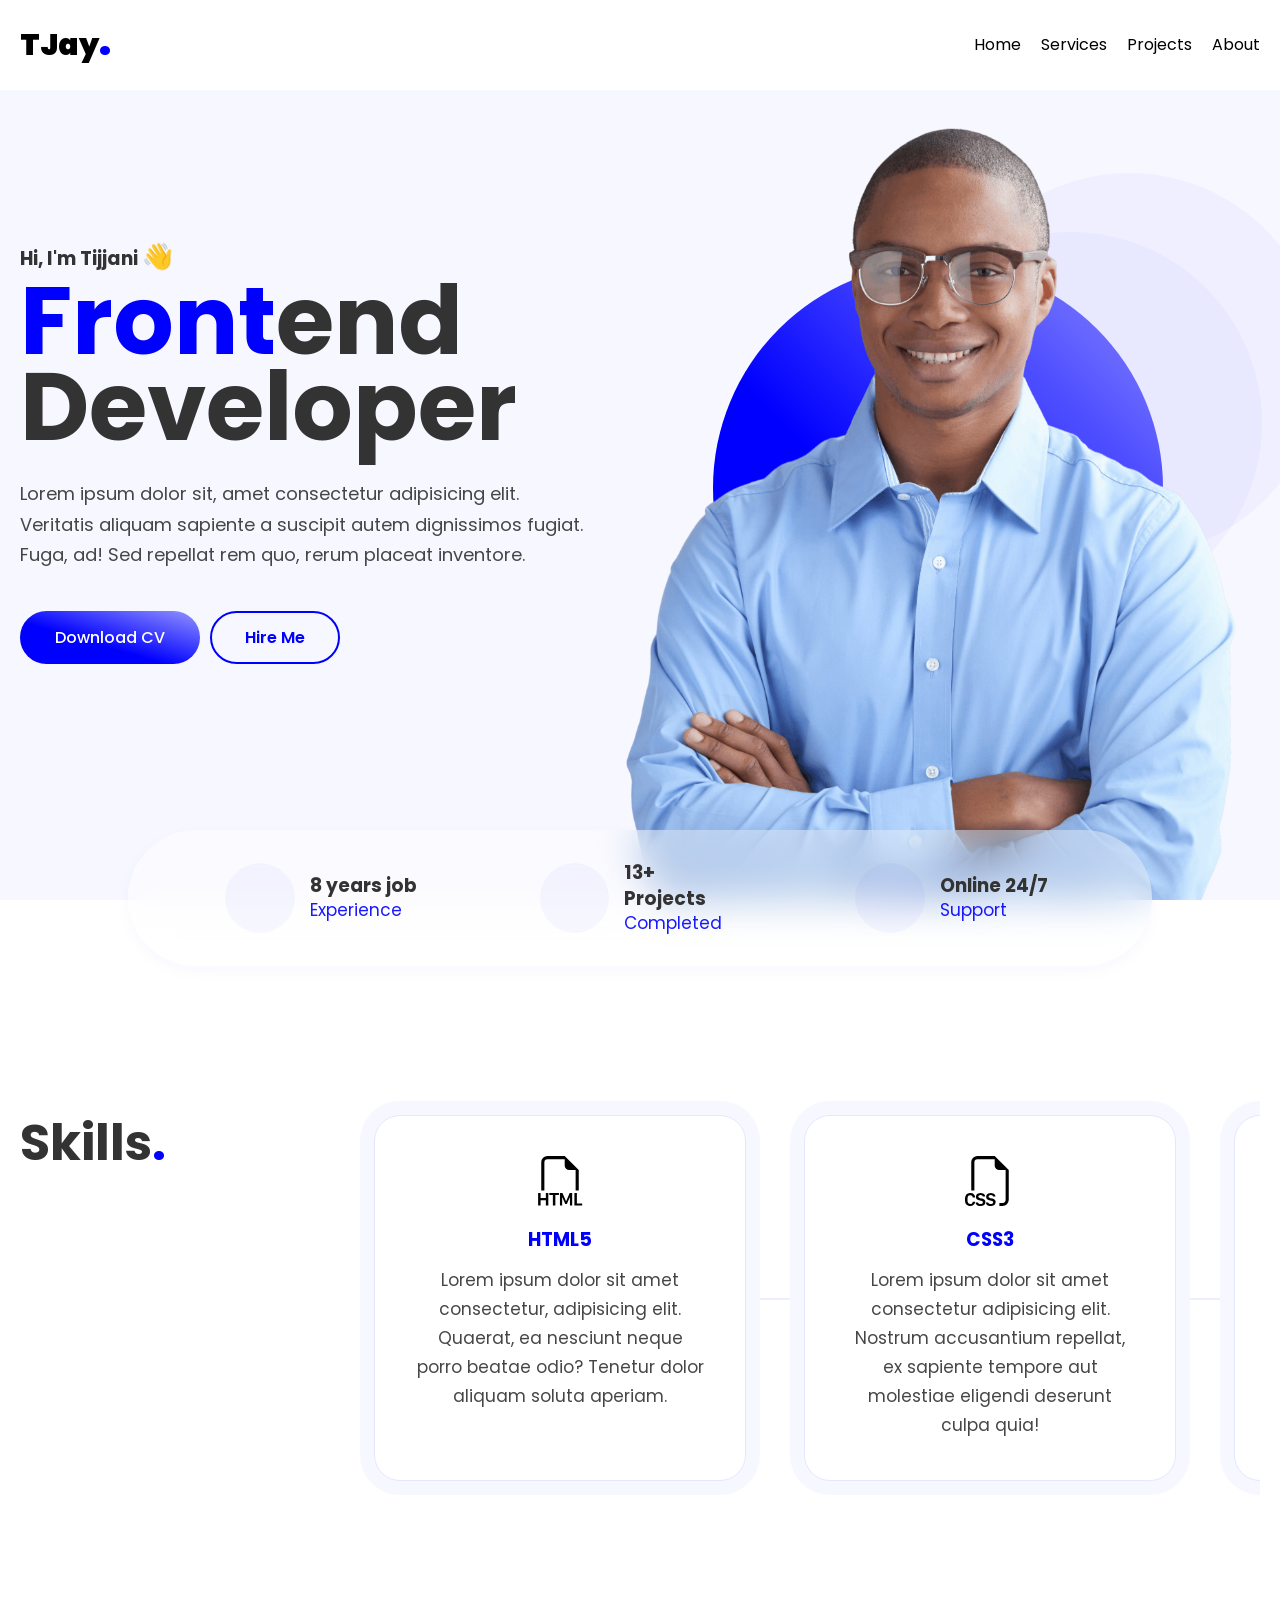
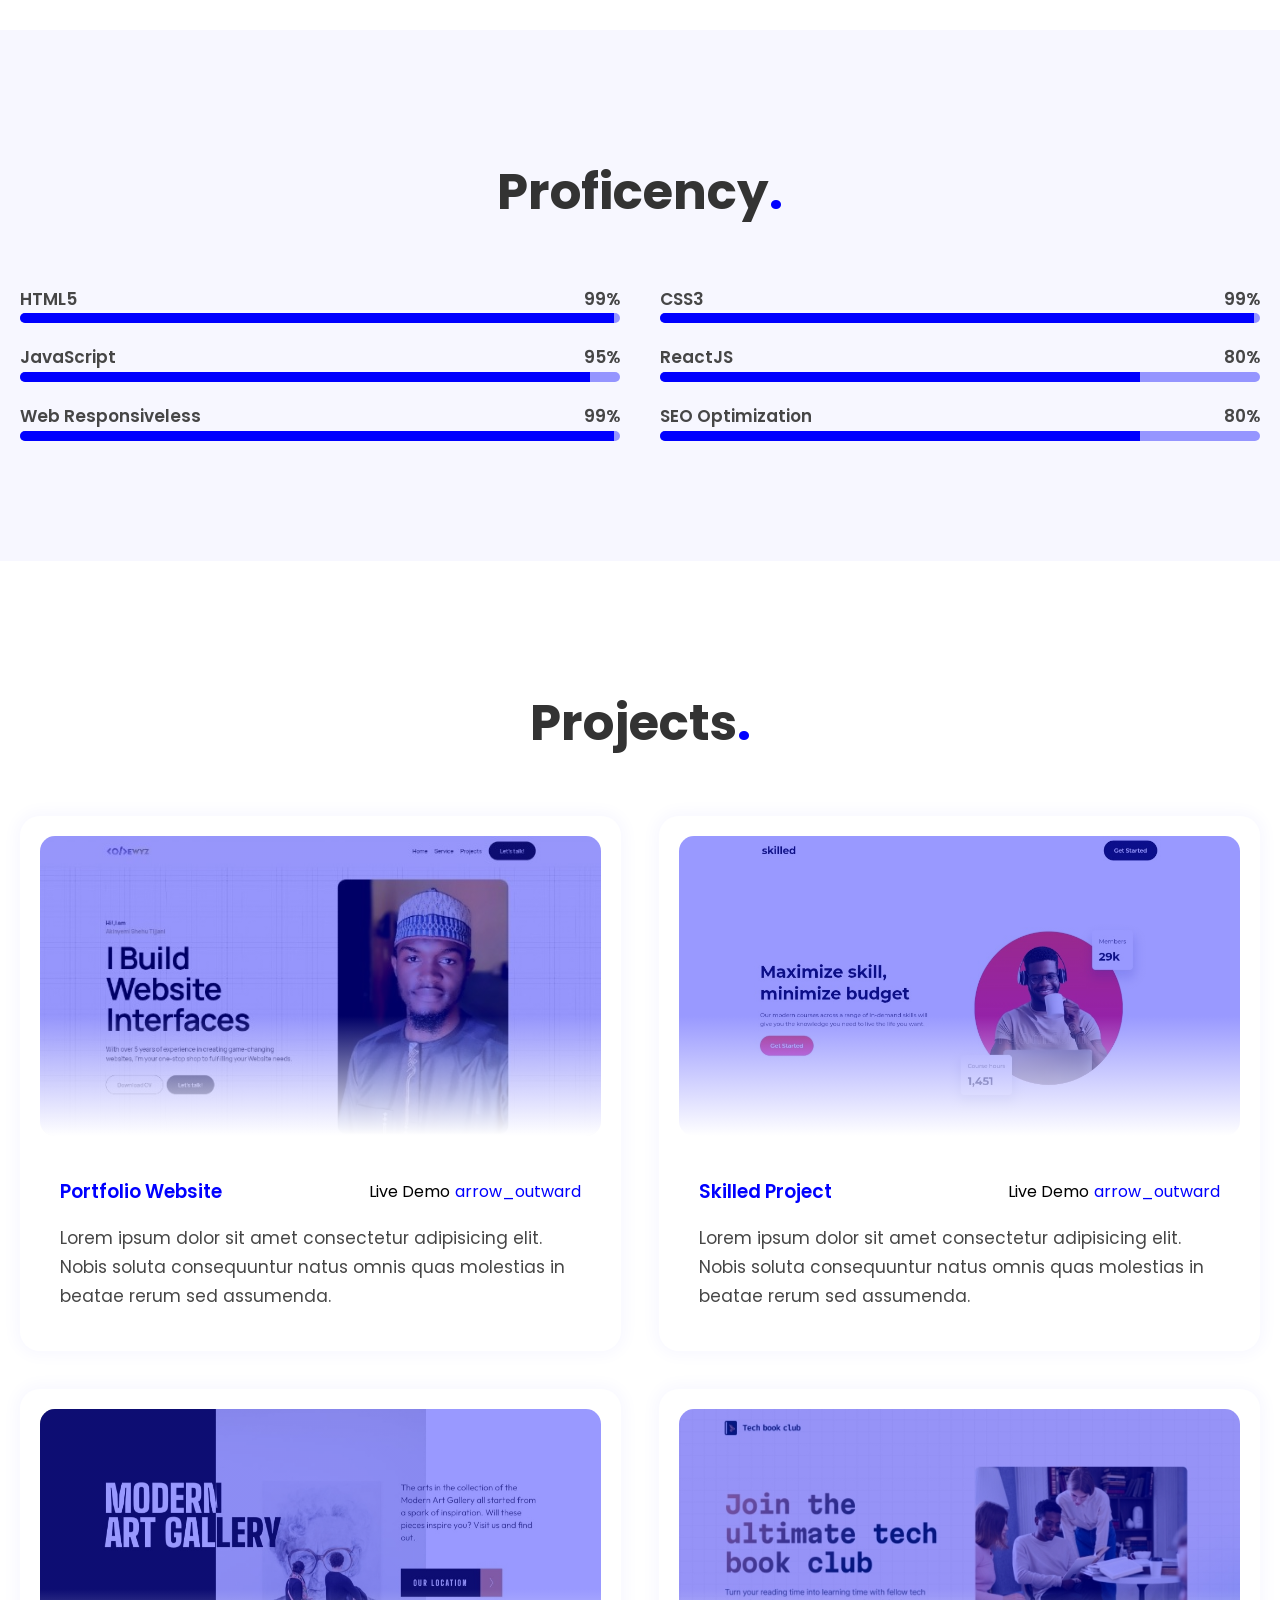
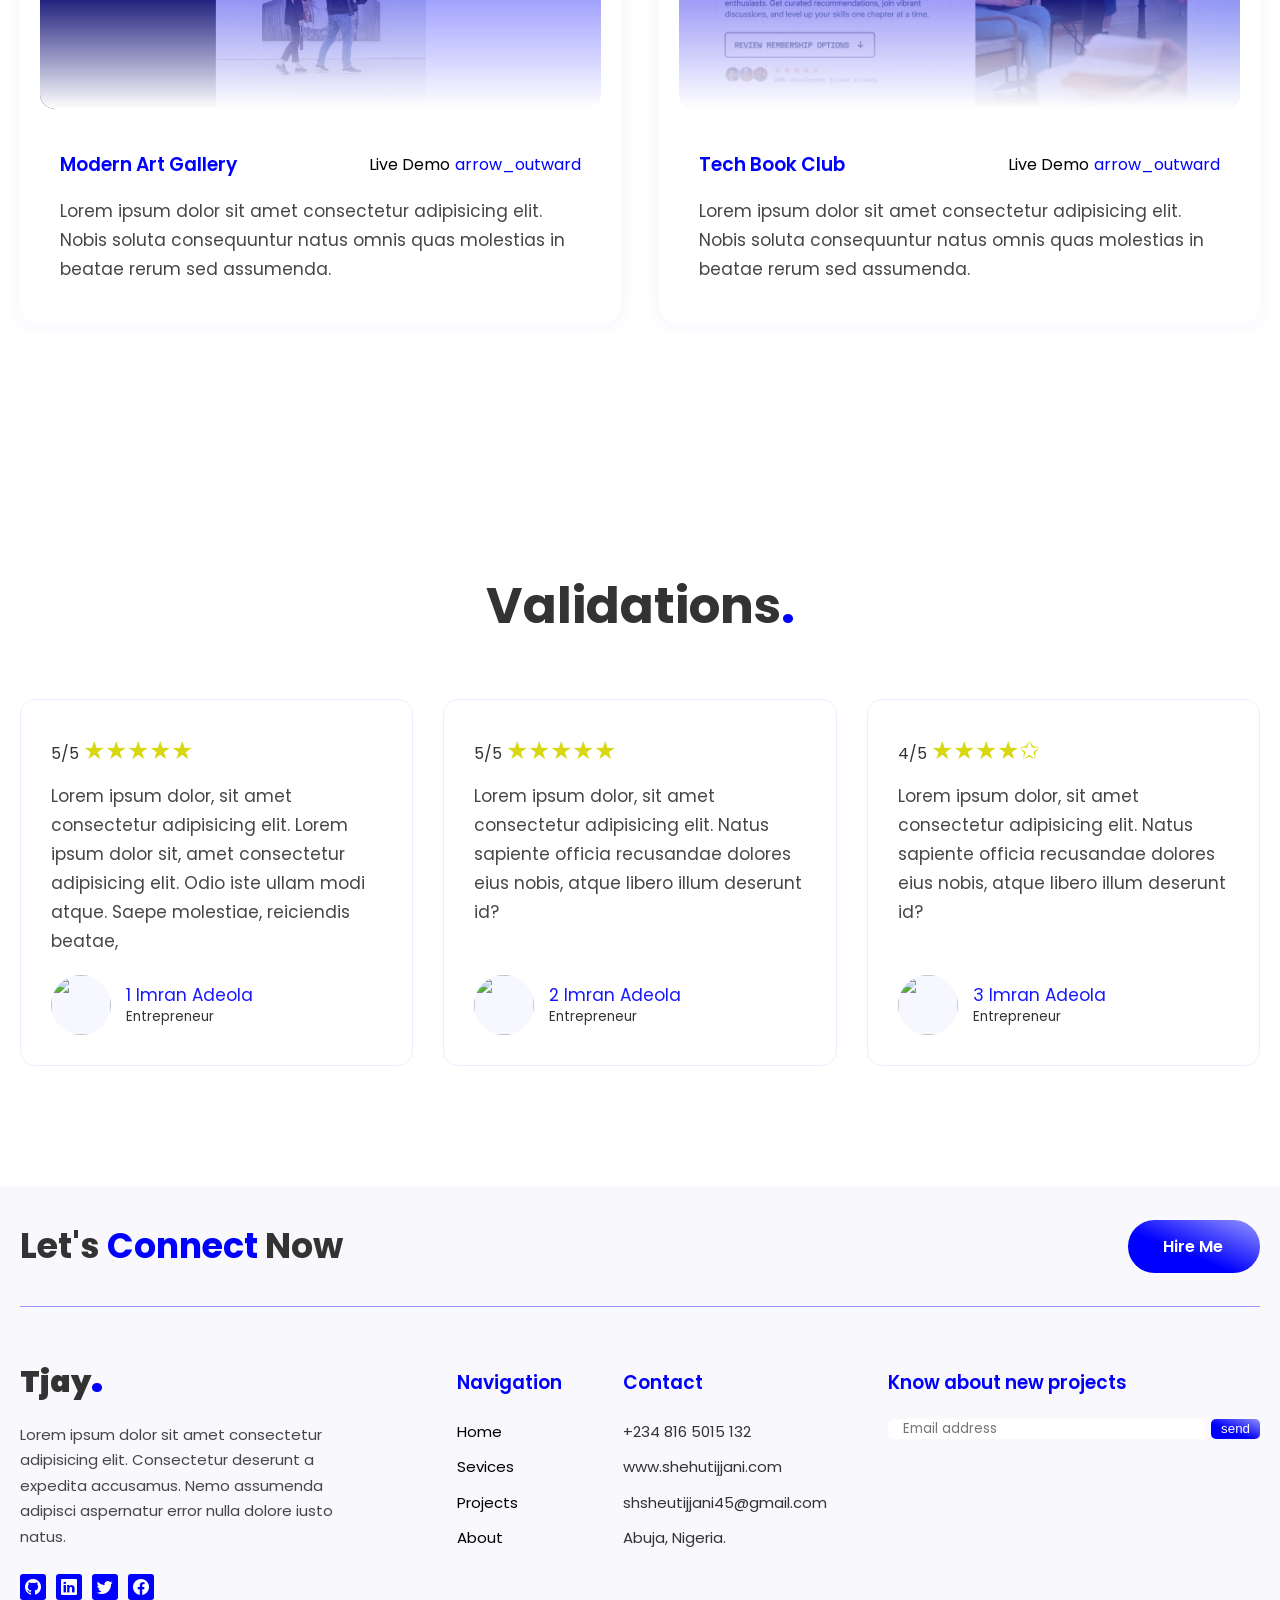
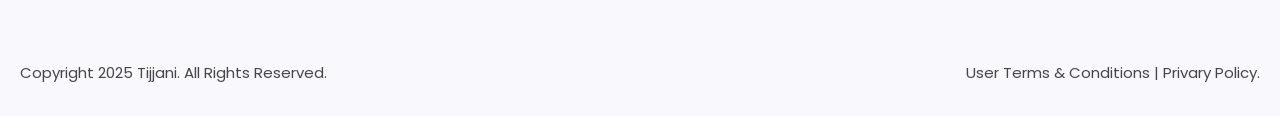
==== commit 1754d5e8: "Updated version" ====
--- a/index.html
+++ b/index.html
@@ -1,777 +1,675 @@
 <!doctype html>
 <html lang="en">
-    <head>
-        <meta charset="UTF-8" />
-        <meta name="viewport" content="width=device-width, initial-scale=1.0" />
-        <link rel="preconnect" href="https://fonts.googleapis.com" />
-        <link rel="preconnect" href="https://fonts.gstatic.com" crossorigin />
-        <link
-            href="https://fonts.googleapis.com/css2?family=Poppins:wght@300;400;500;600;700&display=swap"
-            rel="stylesheet"
-        />
-
-        <link
-            href="https://fonts.googleapis.com/icon?family=Material+Symbols"
-            rel="stylesheet"
-        />
-
-        <link
-            rel="stylesheet"
-            href="https://cdn.jsdelivr.net/npm/bootstrap-icons@1.13.1/font/bootstrap-icons.min.css"
-        />
-
-        <link rel="stylesheet" href="style.css" />
-        <title>Portfolio</title>
-    </head>
-    <body>
-        <header id="home">
-            <label for="toggle" id="hamburger-overlay"></label>
-            <nav>
-                <div class="container">
-                    <div id="logo"><a href="#home">TJay</a><span>.</span></div>
-
-                    <input type="checkbox" name="toggle" id="toggle" />
-
-                    <label for="toggle" id="hamburger-icon">
-                        <svg id="open">
-                            <use href="images/open.svg" />
-                        </svg>
-                        <svg id="close">
-                            <use href="images/close.svg" />
-                        </svg>
-                    </label>
-
-                    <ul>
-                        <li><a href="#home">Home</a></li>
-                        <li><a href="#services">Services</a></li>
-                        <li><a href="#projects">Projects</a></li>
-                        <li><a href="pages/about.html">About</a></li>
-                    </ul>
-                </div>
-            </nav>
-
-            <div id="hero">
-                <div class="container">
-                    <div id="details">
-                        <h3>Hi, I'm Tijjani <span>👋</span></h3>
-                        <h1><span>Front</span>end Developer</h1>
-                        <p>
-                            Lorem ipsum dolor sit, amet consectetur adipisicing
-                            elit. Veritatis aliquam sapiente a suscipit autem
-                            dignissimos fugiat. Fuga, ad! Sed repellat rem quo,
-                            rerum placeat inventore.
-                        </p>
-                        <div id="btn-wrapper">
-                            <a href="#" class="btn">Download CV</a>
-                            <a href="#" class="btn">Hire Me</a>
-                        </div>
-                    </div>
-
-                    <div id="illustration">
-                        <div id="image">
-                            <div id="bg-circle">
-                                <div class="circle circle-1"></div>
-                                <div class="circle circle-2"></div>
-                                <div class="circle circle-3"></div>
-                            </div>
-                            <img
-                                src="images/my-photo.png"
-                                alt="An image of me"
-                            />
-                        </div>
-                    </div>
-                </div>
-            </div>
-        </header>
-
-        <main>
-            <section id="metrics">
-                <div class="container">
-                    <div class="metric">
-                        <svg>
-                            <use href="images/experience.svg" />
-                        </svg>
-                        <div class="text">
-                            <h3>8 years job</h3>
-                            <p>Experience</p>
-                        </div>
-                    </div>
-                    <div class="metric">
-                        <svg>
-                            <use href="images/project.svg" />
-                        </svg>
-                        <div class="text">
-                            <h3>13+ Projects</h3>
-                            <p>Completed</p>
-                        </div>
-                    </div>
-                    <div class="metric">
-                        <svg>
-                            <use href="images/support.svg" />
-                        </svg>
-                        <div class="text">
-                            <h3>Online 24/7</h3>
-                            <p>Support</p>
-                        </div>
-                    </div>
-                </div>
-            </section>
-
-            <section id="services">
-                <div class="container">
-                    <h2 class="lg-text">Skills<span>.</span></h2>
-
-                    <div id="scroll-track">
-                        <div class="service">
-                            <div class="icon">
-                                <img
-                                    src="images/filetype-html.svg"
-                                    alt=""
-                                    srcset=""
-                                />
-                            </div>
-                            <h3>HTML5</h3>
-                            <p>
-                                Lorem ipsum dolor sit amet consectetur,
-                                adipisicing elit. Quaerat, ea nesciunt neque
-                                porro beatae odio? Tenetur dolor aliquam soluta
-                                aperiam.
-                            </p>
-                        </div>
-
-                        <div class="service">
-                            <div class="icon">
-                                <img
-                                    src="images/filetype-css.svg"
-                                    alt=""
-                                    srcset=""
-                                />
-                            </div>
-                            <h3>CSS3</h3>
-                            <p>
-                                Lorem ipsum dolor sit amet consectetur
-                                adipisicing elit. Nostrum accusantium repellat,
-                                ex sapiente tempore aut molestiae eligendi
-                                deserunt culpa quia!
-                            </p>
-                        </div>
-
-                        <div class="service">
-                            <div class="icon">
-                                <img
-                                    src="images/filetype-js.svg"
-                                    alt=""
-                                    srcset=""
-                                />
-                            </div>
-                            <h3>JavaScript</h3>
-                            <p>
-                                Lorem ipsum dolor sit amet consectetur,
-                                adipisicing elit. Fuga eligendi quo ullam odit
-                                sequi culpa dolorum repudiandae!
-                            </p>
-                        </div>
-
-                        <div class="service">
-                            <div class="icon">
-                                <img
-                                    src="images/filetype-jsx.svg"
-                                    alt=""
-                                    srcset=""
-                                />
-                            </div>
-                            <h3>ReactJS</h3>
-                            <p>
-                                Lorem ipsum dolor sit amet consectetur,
-                                adipisicing elit. Doloremque quidem nobis
-                                incidunt ratione sapiente officiis eveniet
-                                consectetur quaerat.
-                            </p>
-                        </div>
-
-                        <div class="service">
-                            <div class="icon">
-                                <img
-                                    src="images/aspect-ratio.svg"
-                                    alt=""
-                                    srcset=""
-                                />
-                            </div>
-                            <h3>Web Responsiveless</h3>
-                            <p>
-                                Lorem ipsum dolor sit amet consectetur,
-                                adipisicing elit. Doloremque quidem nobis
-                                incidunt ratione sapiente officiis eveniet
-                                consectetur quaerat.
-                            </p>
-                        </div>
-
-                        <div class="service">
-                            <div class="icon">
-                                <img
-                                    src="images/graph-up-arrow.svg"
-                                    alt=""
-                                    srcset=""
-                                />
-                            </div>
-                            <h3>SEO Optimization</h3>
-                            <p>
-                                Lorem ipsum dolor sit amet consectetur,
-                                adipisicing elit. Doloremque quidem nobis
-                                incidunt ratione sapiente officiis eveniet
-                                consectetur quaerat.
-                            </p>
-                        </div>
-                    </div>
-                </div>
-            </section>
-
-            <section id="proficiency">
-                <div class="container">
-                    <h2 class="lg-text">Proficency<span>.</span></h2>
-
-                    <div id="tools">
-                        <div class="tool">
-                            <div class="skill">
-                                <p>HTML5</p>
-                                <p>99%</p>
-                            </div>
-                            <div class="skill-bar"></div>
-                        </div>
-
-                        <div class="tool">
-                            <div class="skill">
-                                <p>CSS3</p>
-                                <p>99%</p>
-                            </div>
-                            <div class="skill-bar"></div>
-                        </div>
-
-                        <div class="tool">
-                            <div class="skill">
-                                <p>JavaScript</p>
-                                <p>95%</p>
-                            </div>
-                            <div class="skill-bar"></div>
-                        </div>
-
-                        <div class="tool">
-                            <div class="skill">
-                                <p>ReactJS</p>
-                                <p>80%</p>
-                            </div>
-                            <div class="skill-bar"></div>
-                        </div>
-
-                        <div class="tool">
-                            <div class="skill">
-                                <p>Web Responsiveless</p>
-                                <p>99%</p>
-                            </div>
-                            <div class="skill-bar"></div>
-                        </div>
-
-                        <div class="tool">
-                            <div class="skill">
-                                <p>SEO Optimization</p>
-                                <p>80%</p>
-                            </div>
-                            <div class="skill-bar"></div>
-                        </div>
-                    </div>
-                </div>
-            </section>
-
-            <section id="projects">
-                <div class="container">
-                    <h2 class="lg-text">Projects<span>.</span></h2>
-
-                    <div class="project-wrapper">
-                        <figure>
-                            <div class="image">
-                                <img
-                                    src="images/projects/tijjani.jpg"
-                                    alt="project-1"
-                                />
-                            </div>
-
-                            <div class="description">
-                                <div class="top">
-                                    <h3 class="name">Portfolio Website</h3>
-                                    <a href="#"
-                                        >Live Demo
-                                        <span class="material-symbols">
-                                            arrow_outward
-                                        </span></a
-                                    >
-                                </div>
-
-                                <p class="summary">
-                                    Lorem ipsum dolor sit amet consectetur
-                                    adipisicing elit. Nobis soluta consequuntur
-                                    natus omnis quas molestias in beatae rerum
-                                    sed assumenda.
-                                </p>
-                            </div>
-                        </figure>
-
-                        <figure>
-                            <div class="image">
-                                <img
-                                    src="images/projects/skilled.jpg"
-                                    alt="project-1"
-                                />
-                            </div>
-
-                            <div class="description">
-                                <div class="top">
-                                    <h3 class="name">Skilled Project</h3>
-                                    <a href="#"
-                                        >Live Demo
-                                        <span class="material-symbols">
-                                            arrow_outward
-                                        </span></a
-                                    >
-                                </div>
-
-                                <p class="summary">
-                                    Lorem ipsum dolor sit amet consectetur
-                                    adipisicing elit. Nobis soluta consequuntur
-                                    natus omnis quas molestias in beatae rerum
-                                    sed assumenda.
-                                </p>
-                            </div>
-                        </figure>
-
-                        <figure>
-                            <div class="image">
-                                <img
-                                    src="images/projects/art-gallery.jpg"
-                                    alt="project-1"
-                                />
-                            </div>
-
-                            <div class="description">
-                                <div class="top">
-                                    <h3 class="name">Modern Art Gallery</h3>
-                                    <a href="#"
-                                        >Live Demo
-                                        <span class="material-symbols">
-                                            arrow_outward
-                                        </span></a
-                                    >
-                                </div>
-
-                                <p class="summary">
-                                    Lorem ipsum dolor sit amet consectetur
-                                    adipisicing elit. Nobis soluta consequuntur
-                                    natus omnis quas molestias in beatae rerum
-                                    sed assumenda.
-                                </p>
-                            </div>
-                        </figure>
-
-                        <figure>
-                            <div class="image">
-                                <img
-                                    src="images/projects/tech-book-club.jpg"
-                                    alt="project-1"
-                                />
-                            </div>
-
-                            <div class="description">
-                                <div class="top">
-                                    <h3 class="name">Tech Book Club</h3>
-                                    <a href="#"
-                                        >Live Demo
-                                        <span class="material-symbols">
-                                            arrow_outward
-                                        </span></a
-                                    >
-                                </div>
-
-                                <p class="summary">
-                                    Lorem ipsum dolor sit amet consectetur
-                                    adipisicing elit. Nobis soluta consequuntur
-                                    natus omnis quas molestias in beatae rerum
-                                    sed assumenda.
-                                </p>
-                            </div>
-                        </figure>
-                    </div>
-                </div>
-            </section>
-
-            <section id="testimonials">
-                <div class="container">
-                    <h2 class="lg-text">Validations<span>.</span></h2>
-
-                    <div id="slider">
-                        <div id="track">
-                            <figure>
-                                <div class="rating">5/5 <span>★★★★★</span></div>
-
-                                <p class="comment">
-                                    Lorem ipsum dolor, sit amet consectetur
-                                    adipisicing elit. Lorem ipsum dolor sit,
-                                    amet consectetur adipisicing elit. Odio iste
-                                    ullam modi atque. Saepe molestiae,
-                                    reiciendis beatae,
-                                </p>
-
-                                <div class="client">
-                                    <img
-                                        src="https://randomuser.me/api/portraits/men/20.jpg"
-                                        alt=""
-                                    />
-                                    <div class="data">
-                                        <p class="name">1 Imran Adeola</p>
-                                        <small class="profession"
-                                            >Entrepreneur</small
-                                        >
-                                    </div>
-                                </div>
-                            </figure>
-                            <figure>
-                                <div class="rating">5/5 <span>★★★★★</span></div>
-
-                                <p class="comment">
-                                    Lorem ipsum dolor, sit amet consectetur
-                                    adipisicing elit. Natus sapiente officia
-                                    recusandae dolores eius nobis, atque libero
-                                    illum deserunt id?
-                                </p>
-
-                                <div class="client">
-                                    <img
-                                        src="https://randomuser.me/api/portraits/men/76.jpg"
-                                        alt=""
-                                    />
-                                    <div class="data">
-                                        <p class="name">2 Imran Adeola</p>
-                                        <small class="profession"
-                                            >Entrepreneur</small
-                                        >
-                                    </div>
-                                </div>
-                            </figure>
-                            <figure>
-                                <div class="rating">4/5 <span>★★★★✩</span></div>
-
-                                <p class="comment">
-                                    Lorem ipsum dolor, sit amet consectetur
-                                    adipisicing elit. Natus sapiente officia
-                                    recusandae dolores eius nobis, atque libero
-                                    illum deserunt id?
-                                </p>
-
-                                <div class="client">
-                                    <img
-                                        src="https://randomuser.me/api/portraits/men/80.jpg"
-                                        alt=""
-                                    />
-                                    <div class="data">
-                                        <p class="name">3 Imran Adeola</p>
-                                        <small class="profession"
-                                            >Entrepreneur</small
-                                        >
-                                    </div>
-                                </div>
-                            </figure>
-                            <figure>
-                                <div class="rating">5/5 <span>★★★★★</span></div>
-
-                                <p class="comment">
-                                    Lorem ipsum dolor, sit amet consectetur
-                                    adipisicing elit. Natus sapiente officia
-                                    recusandae dolores eius nobis, atque libero
-                                    illum deserunt id?
-                                </p>
-
-                                <div class="client">
-                                    <img
-                                        src="https://randomuser.me/api/portraits/men/5.jpg"
-                                        alt=""
-                                    />
-                                    <div class="data">
-                                        <p class="name">4 Imran Adeola</p>
-                                        <small class="profession"
-                                            >Entrepreneur</small
-                                        >
-                                    </div>
-                                </div>
-                            </figure>
-                            <figure>
-                                <div class="rating">4/5 <span>★★★★✩</span></div>
-
-                                <p class="comment">
-                                    Lorem ipsum dolor, sit amet consectetur
-                                    adipisicing elit. Natus sapiente officia
-                                    recusandae dolores eius nobis, atque libero
-                                    illum deserunt id?
-                                </p>
-
-                                <div class="client">
-                                    <img
-                                        src="https://randomuser.me/api/portraits/men/59.jpg"
-                                        alt=""
-                                    />
-                                    <div class="data">
-                                        <p class="name">5 Imran Adeola</p>
-                                        <small class="profession"
-                                            >Entrepreneur</small
-                                        >
-                                    </div>
-                                </div>
-                            </figure>
-                            <figure>
-                                <div class="rating">5/5 <span>★★★★★</span></div>
-
-                                <p class="comment">
-                                    Lorem ipsum dolor, sit amet consectetur
-                                    adipisicing elit.
-                                </p>
-
-                                <div class="client">
-                                    <img
-                                        src="https://randomuser.me/api/portraits/men/50.jpg"
-                                        alt=""
-                                    />
-                                    <div class="data">
-                                        <p class="name">6 Imran Adeola</p>
-                                        <small class="profession"
-                                            >Entrepreneur</small
-                                        >
-                                    </div>
-                                </div>
-                            </figure>
-
-                            <!-- Duplicates -->
-
-                            <figure>
-                                <div class="rating">4/5 <span>★★★★✩</span></div>
-
-                                <p class="comment">
-                                    Lorem ipsum dolor, sit amet consectetur
-                                    adipisicing elit. Lorem ipsum dolor sit,
-                                    amet consectetur adipisicing elit. Odio iste
-                                    ullam modi atque. Saepe molestiae,
-                                    reiciendis beatae,
-                                </p>
-
-                                <div class="client">
-                                    <img
-                                        src="https://randomuser.me/api/portraits/men/20.jpg"
-                                        alt=""
-                                    />
-                                    <div class="data">
-                                        <p class="name">1 Imran Adeola</p>
-                                        <small class="profession"
-                                            >Entrepreneur</small
-                                        >
-                                    </div>
-                                </div>
-                            </figure>
-                            <figure>
-                                <div class="rating">5/5 <span>★★★★★</span></div>
-
-                                <p class="comment">
-                                    Lorem ipsum dolor, sit amet consectetur
-                                    adipisicing elit. Natus sapiente officia
-                                    recusandae dolores eius nobis, atque libero
-                                    illum deserunt id?
-                                </p>
-
-                                <div class="client">
-                                    <img
-                                        src="https://randomuser.me/api/portraits/men/76.jpg"
-                                        alt=""
-                                    />
-                                    <div class="data">
-                                        <p class="name">2 Imran Adeola</p>
-                                        <small class="profession"
-                                            >Entrepreneur</small
-                                        >
-                                    </div>
-                                </div>
-                            </figure>
-                            <figure>
-                                <div class="rating">4/5 <span>★★★★✩</span></div>
-
-                                <p class="comment">
-                                    Lorem ipsum dolor, sit amet consectetur
-                                    adipisicing elit. Natus sapiente officia
-                                    recusandae dolores eius nobis, atque libero
-                                    illum deserunt id?
-                                </p>
-
-                                <div class="client">
-                                    <img
-                                        src="https://randomuser.me/api/portraits/men/80.jpg"
-                                        alt=""
-                                    />
-                                    <div class="data">
-                                        <p class="name">3 Imran Adeola</p>
-                                        <small class="profession"
-                                            >Entrepreneur</small
-                                        >
-                                    </div>
-                                </div>
-                            </figure>
-                            <figure>
-                                <div class="rating">5/5 <span>★★★★★</span></div>
-
-                                <p class="comment">
-                                    Lorem ipsum dolor, sit amet consectetur
-                                    adipisicing elit. Natus sapiente officia
-                                    recusandae dolores eius nobis, atque libero
-                                    illum deserunt id?
-                                </p>
-
-                                <div class="client">
-                                    <img
-                                        src="https://randomuser.me/api/portraits/men/5.jpg"
-                                        alt=""
-                                    />
-                                    <div class="data">
-                                        <p class="name">4 Imran Adeola</p>
-                                        <small class="profession"
-                                            >Entrepreneur</small
-                                        >
-                                    </div>
-                                </div>
-                            </figure>
-                            <figure>
-                                <div class="rating">5/5 <span>★★★★★</span></div>
-
-                                <p class="comment">
-                                    Lorem ipsum dolor, sit amet consectetur
-                                    adipisicing elit. Natus sapiente officia
-                                    recusandae dolores eius nobis, atque libero
-                                    illum deserunt id?
-                                </p>
-
-                                <div class="client">
-                                    <img
-                                        src="https://randomuser.me/api/portraits/men/59.jpg"
-                                        alt=""
-                                    />
-                                    <div class="data">
-                                        <p class="name">5 Imran Adeola</p>
-                                        <small class="profession"
-                                            >Entrepreneur</small
-                                        >
-                                    </div>
-                                </div>
-                            </figure>
-                            <figure>
-                                <div class="rating">5/5 <span>★★★★★</span></div>
-
-                                <p class="comment">
-                                    Lorem ipsum dolor, sit amet consectetur
-                                    adipisicing elit.
-                                </p>
-
-                                <div class="client">
-                                    <img
-                                        src="https://randomuser.me/api/portraits/men/50.jpg"
-                                        alt=""
-                                    />
-                                    <div class="data">
-                                        <p class="name">6 Imran Adeola</p>
-                                        <small class="profession"
-                                            >Entrepreneur</small
-                                        >
-                                    </div>
-                                </div>
-                            </figure>
-                        </div>
-                    </div>
-                </div>
-            </section>
-        </main>
-
-        <footer>
-            <div class="container">
-                <div id="top">
-                    <h3>Let's <span>Connect</span> Now</h3>
-                    <a href="#" class="btn">Hire Me</a>
-                </div>
-
-                <div id="middle">
-                    <div id="left">
-                        <div id="logo">Tjay<span>.</span></div>
-
-                        <p>
-                            Lorem ipsum dolor sit amet consectetur adipisicing
-                            elit. Consectetur deserunt a expedita accusamus.
-                            Nemo assumenda adipisci aspernatur error nulla
-                            dolore iusto natus.
-                        </p>
-
-                        <div id="socials">
-                            <a href="#">
-                                <i class="bi bi-github"></i>
-                            </a>
-                            <a href="#">
-                                <i class="bi bi-linkedin"></i>
-                            </a>
-                            <a href="#">
-                                <i class="bi bi-twitter"></i>
-                            </a>
-                            <a href="#">
-                                <i class="bi bi-facebook"></i>
-                            </a>
-                        </div>
-                    </div>
-
-                    <div id="right">
-                        <div class="page-nav">
-                            <h3>Navigation</h3>
-
-                            <ul>
-                                <li><a href="#">Home</a></li>
-                                <li><a href="#services">Sevices</a></li>
-                                <li><a href="#projects">Projects</a></li>
-                                <li><a href="pages/about.html">About</a></li>
-                            </ul>
-                        </div>
-
-                        <div id="contact-nav">
-                            <h3>Contact</h3>
-
-                            <ul>
-                                <li>+234 816 5015 132</li>
-                                <li>www.shehutijjani.com</li>
-                                <li>shsheutijjani45@gmail.com</li>
-                                <li>Abuja, Nigeria.</li>
-                            </ul>
-                        </div>
-
-                        <div id="news-mail">
-                            <h3>Know about new projects</h3>
-
-                            <form action="/submit" method="post">
-                                <input
-                                    type="email"
-                                    placeholder="Email address"
-                                />
-
-                                <button type="submit" id="icon">
-                                    <span class="material-symbols">send</span>
-                                </button>
-                            </form>
-                        </div>
-                    </div>
-                </div>
-
-                <div id="bottom">
-                    <p id="copyright">
-                        Copyright 2025 Tijjani. All Rights Reserved.
-                    </p>
-                    <p id="terms">User Terms & Conditions | Privary Policy.</p>
-                </div>
-            </div>
-        </footer>
-    </body>
+  <head>
+    <meta charset="UTF-8" />
+    <meta name="viewport" content="width=device-width, initial-scale=1.0" />
+    <link rel="preconnect" href="https://fonts.googleapis.com" />
+    <link rel="preconnect" href="https://fonts.gstatic.com" crossorigin />
+    <link
+      href="https://fonts.googleapis.com/css2?family=Poppins:wght@300;400;500;600;700&display=swap"
+      rel="stylesheet"
+    />
+
+    <link
+      href="https://fonts.googleapis.com/icon?family=Material+Symbols"
+      rel="stylesheet"
+    />
+
+    <link
+      rel="stylesheet"
+      href="https://cdn.jsdelivr.net/npm/bootstrap-icons@1.13.1/font/bootstrap-icons.min.css"
+    />
+
+    <link rel="stylesheet" href="style.css" />
+    <title>Portfolio</title>
+  </head>
+  <body>
+    <header id="home">
+      <label for="toggle" id="hamburger-overlay"></label>
+      <nav>
+        <div class="container">
+          <div id="logo"><a href="#home">TJay</a><span>.</span></div>
+
+          <input type="checkbox" name="toggle" id="toggle" />
+
+          <label for="toggle" id="hamburger-icon">
+            <svg id="open">
+              <use href="images/open.svg" />
+            </svg>
+            <svg id="close">
+              <use href="images/close.svg" />
+            </svg>
+          </label>
+
+          <ul>
+            <li><a href="#home">Home</a></li>
+            <li><a href="#services">Services</a></li>
+            <li><a href="#projects">Projects</a></li>
+            <li><a href="pages/about.html">About</a></li>
+          </ul>
+        </div>
+      </nav>
+
+      <div id="hero">
+        <div class="container">
+          <div id="details">
+            <h3>Hi, I'm Tijjani <span>👋</span></h3>
+            <h1><span>Front</span>end Developer</h1>
+            <p>
+              Lorem ipsum dolor sit, amet consectetur adipisicing elit.
+              Veritatis aliquam sapiente a suscipit autem dignissimos fugiat.
+              Fuga, ad! Sed repellat rem quo, rerum placeat inventore.
+            </p>
+            <div id="btn-wrapper">
+              <a href="#" class="btn">Download CV</a>
+              <a href="#" class="btn">Hire Me</a>
+            </div>
+          </div>
+
+          <div id="illustration">
+            <div id="image">
+              <div id="bg-circles">
+                <div class="circle circle-1"></div>
+                <div class="circle circle-2"></div>
+                <div class="circle circle-3"></div>
+              </div>
+              <img src="images/my-photo.png" alt="An image of me" />
+            </div>
+          </div>
+        </div>
+      </div>
+    </header>
+
+    <main>
+      <section id="metrics">
+        <div class="container">
+          <div class="metric">
+            <svg>
+              <use href="images/experience.svg" />
+            </svg>
+            <div class="text">
+              <h3>8 years job</h3>
+              <p>Experience</p>
+            </div>
+          </div>
+          <div class="metric">
+            <svg>
+              <use href="images/project.svg" />
+            </svg>
+            <div class="text">
+              <h3>13+ Projects</h3>
+              <p>Completed</p>
+            </div>
+          </div>
+          <div class="metric">
+            <svg>
+              <use href="images/support.svg" />
+            </svg>
+            <div class="text">
+              <h3>Online 24/7</h3>
+              <p>Support</p>
+            </div>
+          </div>
+        </div>
+      </section>
+
+      <section id="services">
+        <div class="container">
+          <h2 class="lg-text">Skills<span>.</span></h2>
+
+          <div id="scroll-track">
+            <div class="service">
+              <div class="icon">
+                <img src="images/filetype-html.svg" alt="" srcset="" />
+              </div>
+              <h3>HTML5</h3>
+              <p>
+                Lorem ipsum dolor sit amet consectetur, adipisicing elit.
+                Quaerat, ea nesciunt neque porro beatae odio? Tenetur dolor
+                aliquam soluta aperiam.
+              </p>
+            </div>
+
+            <div class="service">
+              <div class="icon">
+                <img src="images/filetype-css.svg" alt="" srcset="" />
+              </div>
+              <h3>CSS3</h3>
+              <p>
+                Lorem ipsum dolor sit amet consectetur adipisicing elit. Nostrum
+                accusantium repellat, ex sapiente tempore aut molestiae eligendi
+                deserunt culpa quia!
+              </p>
+            </div>
+
+            <div class="service">
+              <div class="icon">
+                <img src="images/filetype-js.svg" alt="" srcset="" />
+              </div>
+              <h3>JavaScript</h3>
+              <p>
+                Lorem ipsum dolor sit amet consectetur, adipisicing elit. Fuga
+                eligendi quo ullam odit sequi culpa dolorum repudiandae!
+              </p>
+            </div>
+
+            <div class="service">
+              <div class="icon">
+                <img src="images/filetype-jsx.svg" alt="" srcset="" />
+              </div>
+              <h3>ReactJS</h3>
+              <p>
+                Lorem ipsum dolor sit amet consectetur, adipisicing elit.
+                Doloremque quidem nobis incidunt ratione sapiente officiis
+                eveniet consectetur quaerat.
+              </p>
+            </div>
+
+            <div class="service">
+              <div class="icon">
+                <img src="images/aspect-ratio.svg" alt="" srcset="" />
+              </div>
+              <h3>Web Responsiveless</h3>
+              <p>
+                Lorem ipsum dolor sit amet consectetur, adipisicing elit.
+                Doloremque quidem nobis incidunt ratione sapiente officiis
+                eveniet consectetur quaerat.
+              </p>
+            </div>
+
+            <div class="service">
+              <div class="icon">
+                <img src="images/graph-up-arrow.svg" alt="" srcset="" />
+              </div>
+              <h3>SEO Optimization</h3>
+              <p>
+                Lorem ipsum dolor sit amet consectetur, adipisicing elit.
+                Doloremque quidem nobis incidunt ratione sapiente officiis
+                eveniet consectetur quaerat.
+              </p>
+            </div>
+          </div>
+        </div>
+      </section>
+
+      <section id="proficiency">
+        <div class="container">
+          <h2 class="lg-text">Proficency<span>.</span></h2>
+
+          <div id="tools">
+            <div class="tool">
+              <div class="skill">
+                <p>HTML5</p>
+                <p>99%</p>
+              </div>
+              <div class="skill-bar"></div>
+            </div>
+
+            <div class="tool">
+              <div class="skill">
+                <p>CSS3</p>
+                <p>99%</p>
+              </div>
+              <div class="skill-bar"></div>
+            </div>
+
+            <div class="tool">
+              <div class="skill">
+                <p>JavaScript</p>
+                <p>95%</p>
+              </div>
+              <div class="skill-bar"></div>
+            </div>
+
+            <div class="tool">
+              <div class="skill">
+                <p>ReactJS</p>
+                <p>80%</p>
+              </div>
+              <div class="skill-bar"></div>
+            </div>
+
+            <div class="tool">
+              <div class="skill">
+                <p>Web Responsiveless</p>
+                <p>99%</p>
+              </div>
+              <div class="skill-bar"></div>
+            </div>
+
+            <div class="tool">
+              <div class="skill">
+                <p>SEO Optimization</p>
+                <p>80%</p>
+              </div>
+              <div class="skill-bar"></div>
+            </div>
+          </div>
+        </div>
+      </section>
+
+      <section id="projects">
+        <div class="container">
+          <h2 class="lg-text">Projects<span>.</span></h2>
+
+          <div class="project-wrapper">
+            <figure>
+              <div class="image">
+                <img src="images/projects/tijjani.jpg" alt="project-1" />
+              </div>
+
+              <div class="description">
+                <div class="top">
+                  <h3 class="name">Portfolio Website</h3>
+                  <a href="#"
+                    >Live Demo
+                    <span class="material-symbols"> arrow_outward </span></a
+                  >
+                </div>
+
+                <p class="summary">
+                  Lorem ipsum dolor sit amet consectetur adipisicing elit. Nobis
+                  soluta consequuntur natus omnis quas molestias in beatae rerum
+                  sed assumenda.
+                </p>
+              </div>
+            </figure>
+
+            <figure>
+              <div class="image">
+                <img src="images/projects/skilled.jpg" alt="project-1" />
+              </div>
+
+              <div class="description">
+                <div class="top">
+                  <h3 class="name">Skilled Project</h3>
+                  <a href="#"
+                    >Live Demo
+                    <span class="material-symbols"> arrow_outward </span></a
+                  >
+                </div>
+
+                <p class="summary">
+                  Lorem ipsum dolor sit amet consectetur adipisicing elit. Nobis
+                  soluta consequuntur natus omnis quas molestias in beatae rerum
+                  sed assumenda.
+                </p>
+              </div>
+            </figure>
+
+            <figure>
+              <div class="image">
+                <img src="images/projects/art-gallery.jpg" alt="project-1" />
+              </div>
+
+              <div class="description">
+                <div class="top">
+                  <h3 class="name">Modern Art Gallery</h3>
+                  <a href="#"
+                    >Live Demo
+                    <span class="material-symbols"> arrow_outward </span></a
+                  >
+                </div>
+
+                <p class="summary">
+                  Lorem ipsum dolor sit amet consectetur adipisicing elit. Nobis
+                  soluta consequuntur natus omnis quas molestias in beatae rerum
+                  sed assumenda.
+                </p>
+              </div>
+            </figure>
+
+            <figure>
+              <div class="image">
+                <img src="images/projects/tech-book-club.jpg" alt="project-1" />
+              </div>
+
+              <div class="description">
+                <div class="top">
+                  <h3 class="name">Tech Book Club</h3>
+                  <a href="#"
+                    >Live Demo
+                    <span class="material-symbols"> arrow_outward </span></a
+                  >
+                </div>
+
+                <p class="summary">
+                  Lorem ipsum dolor sit amet consectetur adipisicing elit. Nobis
+                  soluta consequuntur natus omnis quas molestias in beatae rerum
+                  sed assumenda.
+                </p>
+              </div>
+            </figure>
+          </div>
+        </div>
+      </section>
+
+      <section id="testimonials">
+        <div class="container">
+          <h2 class="lg-text">Validations<span>.</span></h2>
+
+          <div id="slider">
+            <div id="track">
+              <figure>
+                <div class="rating">5/5 <span>★★★★★</span></div>
+
+                <p class="comment">
+                  Lorem ipsum dolor, sit amet consectetur adipisicing elit.
+                  Lorem ipsum dolor sit, amet consectetur adipisicing elit. Odio
+                  iste ullam modi atque. Saepe molestiae, reiciendis beatae,
+                </p>
+
+                <div class="client">
+                  <img
+                    src="https://randomuser.me/api/portraits/men/20.jpg"
+                    alt=""
+                  />
+                  <div class="data">
+                    <p class="name">1 Imran Adeola</p>
+                    <small class="profession">Entrepreneur</small>
+                  </div>
+                </div>
+              </figure>
+              <figure>
+                <div class="rating">5/5 <span>★★★★★</span></div>
+
+                <p class="comment">
+                  Lorem ipsum dolor, sit amet consectetur adipisicing elit.
+                  Natus sapiente officia recusandae dolores eius nobis, atque
+                  libero illum deserunt id?
+                </p>
+
+                <div class="client">
+                  <img
+                    src="https://randomuser.me/api/portraits/men/76.jpg"
+                    alt=""
+                  />
+                  <div class="data">
+                    <p class="name">2 Imran Adeola</p>
+                    <small class="profession">Entrepreneur</small>
+                  </div>
+                </div>
+              </figure>
+              <figure>
+                <div class="rating">4/5 <span>★★★★✩</span></div>
+
+                <p class="comment">
+                  Lorem ipsum dolor, sit amet consectetur adipisicing elit.
+                  Natus sapiente officia recusandae dolores eius nobis, atque
+                  libero illum deserunt id?
+                </p>
+
+                <div class="client">
+                  <img
+                    src="https://randomuser.me/api/portraits/men/80.jpg"
+                    alt=""
+                  />
+                  <div class="data">
+                    <p class="name">3 Imran Adeola</p>
+                    <small class="profession">Entrepreneur</small>
+                  </div>
+                </div>
+              </figure>
+              <figure>
+                <div class="rating">5/5 <span>★★★★★</span></div>
+
+                <p class="comment">
+                  Lorem ipsum dolor, sit amet consectetur adipisicing elit.
+                  Natus sapiente officia recusandae dolores eius nobis, atque
+                  libero illum deserunt id?
+                </p>
+
+                <div class="client">
+                  <img
+                    src="https://randomuser.me/api/portraits/men/5.jpg"
+                    alt=""
+                  />
+                  <div class="data">
+                    <p class="name">4 Imran Adeola</p>
+                    <small class="profession">Entrepreneur</small>
+                  </div>
+                </div>
+              </figure>
+              <figure>
+                <div class="rating">4/5 <span>★★★★✩</span></div>
+
+                <p class="comment">
+                  Lorem ipsum dolor, sit amet consectetur adipisicing elit.
+                  Natus sapiente officia recusandae dolores eius nobis, atque
+                  libero illum deserunt id?
+                </p>
+
+                <div class="client">
+                  <img
+                    src="https://randomuser.me/api/portraits/men/59.jpg"
+                    alt=""
+                  />
+                  <div class="data">
+                    <p class="name">5 Imran Adeola</p>
+                    <small class="profession">Entrepreneur</small>
+                  </div>
+                </div>
+              </figure>
+              <figure>
+                <div class="rating">5/5 <span>★★★★★</span></div>
+
+                <p class="comment">
+                  Lorem ipsum dolor, sit amet consectetur adipisicing elit.
+                </p>
+
+                <div class="client">
+                  <img
+                    src="https://randomuser.me/api/portraits/men/50.jpg"
+                    alt=""
+                  />
+                  <div class="data">
+                    <p class="name">6 Imran Adeola</p>
+                    <small class="profession">Entrepreneur</small>
+                  </div>
+                </div>
+              </figure>
+
+              <!-- Duplicates -->
+
+              <figure>
+                <div class="rating">4/5 <span>★★★★✩</span></div>
+
+                <p class="comment">
+                  Lorem ipsum dolor, sit amet consectetur adipisicing elit.
+                  Lorem ipsum dolor sit, amet consectetur adipisicing elit. Odio
+                  iste ullam modi atque. Saepe molestiae, reiciendis beatae,
+                </p>
+
+                <div class="client">
+                  <img
+                    src="https://randomuser.me/api/portraits/men/20.jpg"
+                    alt=""
+                  />
+                  <div class="data">
+                    <p class="name">1 Imran Adeola</p>
+                    <small class="profession">Entrepreneur</small>
+                  </div>
+                </div>
+              </figure>
+              <figure>
+                <div class="rating">5/5 <span>★★★★★</span></div>
+
+                <p class="comment">
+                  Lorem ipsum dolor, sit amet consectetur adipisicing elit.
+                  Natus sapiente officia recusandae dolores eius nobis, atque
+                  libero illum deserunt id?
+                </p>
+
+                <div class="client">
+                  <img
+                    src="https://randomuser.me/api/portraits/men/76.jpg"
+                    alt=""
+                  />
+                  <div class="data">
+                    <p class="name">2 Imran Adeola</p>
+                    <small class="profession">Entrepreneur</small>
+                  </div>
+                </div>
+              </figure>
+              <figure>
+                <div class="rating">4/5 <span>★★★★✩</span></div>
+
+                <p class="comment">
+                  Lorem ipsum dolor, sit amet consectetur adipisicing elit.
+                  Natus sapiente officia recusandae dolores eius nobis, atque
+                  libero illum deserunt id?
+                </p>
+
+                <div class="client">
+                  <img
+                    src="https://randomuser.me/api/portraits/men/80.jpg"
+                    alt=""
+                  />
+                  <div class="data">
+                    <p class="name">3 Imran Adeola</p>
+                    <small class="profession">Entrepreneur</small>
+                  </div>
+                </div>
+              </figure>
+              <figure>
+                <div class="rating">5/5 <span>★★★★★</span></div>
+
+                <p class="comment">
+                  Lorem ipsum dolor, sit amet consectetur adipisicing elit.
+                  Natus sapiente officia recusandae dolores eius nobis, atque
+                  libero illum deserunt id?
+                </p>
+
+                <div class="client">
+                  <img
+                    src="https://randomuser.me/api/portraits/men/5.jpg"
+                    alt=""
+                  />
+                  <div class="data">
+                    <p class="name">4 Imran Adeola</p>
+                    <small class="profession">Entrepreneur</small>
+                  </div>
+                </div>
+              </figure>
+              <figure>
+                <div class="rating">5/5 <span>★★★★★</span></div>
+
+                <p class="comment">
+                  Lorem ipsum dolor, sit amet consectetur adipisicing elit.
+                  Natus sapiente officia recusandae dolores eius nobis, atque
+                  libero illum deserunt id?
+                </p>
+
+                <div class="client">
+                  <img
+                    src="https://randomuser.me/api/portraits/men/59.jpg"
+                    alt=""
+                  />
+                  <div class="data">
+                    <p class="name">5 Imran Adeola</p>
+                    <small class="profession">Entrepreneur</small>
+                  </div>
+                </div>
+              </figure>
+              <figure>
+                <div class="rating">5/5 <span>★★★★★</span></div>
+
+                <p class="comment">
+                  Lorem ipsum dolor, sit amet consectetur adipisicing elit.
+                </p>
+
+                <div class="client">
+                  <img
+                    src="https://randomuser.me/api/portraits/men/50.jpg"
+                    alt=""
+                  />
+                  <div class="data">
+                    <p class="name">6 Imran Adeola</p>
+                    <small class="profession">Entrepreneur</small>
+                  </div>
+                </div>
+              </figure>
+            </div>
+          </div>
+        </div>
+      </section>
+    </main>
+
+    <footer>
+      <div class="container">
+        <div id="top">
+          <h3>Let's <span>Connect</span> Now</h3>
+          <a href="#" class="btn">Hire Me</a>
+        </div>
+
+        <div id="middle">
+          <div id="left">
+            <div id="logo">Tjay<span>.</span></div>
+
+            <p>
+              Lorem ipsum dolor sit amet consectetur adipisicing elit.
+              Consectetur deserunt a expedita accusamus. Nemo assumenda adipisci
+              aspernatur error nulla dolore iusto natus.
+            </p>
+
+            <div id="socials">
+              <a href="#">
+                <i class="bi bi-github"></i>
+              </a>
+              <a href="#">
+                <i class="bi bi-linkedin"></i>
+              </a>
+              <a href="#">
+                <i class="bi bi-twitter"></i>
+              </a>
+              <a href="#">
+                <i class="bi bi-facebook"></i>
+              </a>
+            </div>
+          </div>
+
+          <div id="right">
+            <div class="page-nav">
+              <h3>Navigation</h3>
+
+              <ul>
+                <li><a href="#">Home</a></li>
+                <li><a href="#services">Sevices</a></li>
+                <li><a href="#projects">Projects</a></li>
+                <li><a href="pages/about.html">About</a></li>
+              </ul>
+            </div>
+
+            <div id="contact-nav">
+              <h3>Contact</h3>
+
+              <ul>
+                <li>+234 816 5015 132</li>
+                <li>www.shehutijjani.com</li>
+                <li>shsheutijjani45@gmail.com</li>
+                <li>Abuja, Nigeria.</li>
+              </ul>
+            </div>
+
+            <div id="news-mail">
+              <h3>Know about new projects</h3>
+
+              <form action="/submit" method="post">
+                <input type="email" placeholder="Email address" />
+
+                <button type="submit" id="icon">
+                  <span class="material-symbols">send</span>
+                </button>
+              </form>
+            </div>
+          </div>
+        </div>
+
+        <div id="bottom">
+          <p id="copyright">Copyright 2025 Tijjani. All Rights Reserved.</p>
+          <p id="terms">User Terms & Conditions | Privary Policy.</p>
+        </div>
+      </div>
+    </footer>
+  </body>
 </html>
--- a/style.css
+++ b/style.css
@@ -1,910 +1,930 @@
 :root {
-    --blue: blue;
-    --blue-light: rgba(0, 0, 255, 0.1);
-    --blue-lighter: rgba(0, 0, 255, 0.07);
-    --blue-lightest: rgba(0, 0, 255, 0.03);
-
-    --white: white;
+  --blue: blue;
+  --blue-light: rgba(0, 0, 255, 0.4);
+  --blue-lighter: rgba(0, 0, 255, 0.07);
+  --blue-lightest: rgba(0, 0, 255, 0.03);
+  --blue-gradient: linear-gradient(
+    to top right,
+    blue 40%,
+    rgba(0, 0, 255, 0.4)
+  );
+  --white: white;
+  --black: black;
 }
 
 * {
-    margin: 0;
-    padding: 0;
-    box-sizing: border-box;
+  margin: 0;
+  padding: 0;
+  box-sizing: border-box;
 }
 
 html {
-    scroll-padding-top: 30px;
-    scroll-behavior: smooth;
+  scroll-padding-top: 30px;
+  scroll-behavior: smooth;
 }
 
 body {
-    font-family: "Poppins", sans-serif;
-    color: #333;
-    line-height: 1.7;
-    /* font-weight: 500; */
+  font-family: "Poppins", sans-serif;
+  color: #333;
+  line-height: 1.7;
 }
 
 ::-webkit-scrollbar {
+  display: none;
+}
+
+.container {
+  max-width: 1500px;
+  margin: auto;
+  padding: 120px 20px;
+}
+
+@media screen and (max-width: 700px) {
+  .container {
+    padding: 60px 20px;
+  }
+}
+
+a {
+  text-decoration: none;
+  color: black;
+}
+
+li {
+  list-style: none;
+}
+
+p {
+  font-size: 17px;
+  opacity: 0.9;
+}
+
+.btn {
+  padding: 13px 35px;
+  color: var(--blue);
+  border-radius: 50px;
+  transition: all 0.3s ease;
+  font-weight: 600;
+  background-image: var(--blue-gradient);
+}
+
+.btn:hover {
+  transform: translateY(-2px);
+  box-shadow: 0 5px 15px var(--blue-lighter);
+}
+
+.lg-text {
+  text-align: center;
+  margin-bottom: 50px;
+  font-size: 50px;
+  font-size: clamp(40px, 6vw, 50px);
+}
+
+.lg-text span {
+  color: var(--blue);
+}
+
+header {
+  height: 100vh;
+  min-height: max-content;
+  max-height: 1000px;
+  display: flex;
+  flex-direction: column;
+  background-color: var(--blue-lightest);
+}
+
+nav {
+  position: fixed;
+  top: 0;
+  left: 0;
+  width: 100vw;
+  z-index: 3;
+  background-color: var(--white);
+  box-shadow: 0 0 25px 3;
+}
+
+nav .container {
+  padding-top: 30px;
+  padding-bottom: 30px;
+  display: flex;
+  justify-content: space-between;
+  align-items: center;
+  flex-wrap: wrap;
+  overflow: hidden;
+}
+
+@media screen and (max-width: 700px) {
+  nav .container {
+    max-height: 70px;
+    padding: 18px;
+    transition: max-height 0.3s ease-in-out;
+  }
+
+  nav:has(#toggle:checked) .container {
+    max-height: 400px;
+  }
+}
+
+#logo {
+  font-weight: 900;
+  line-height: 1;
+  font-size: 30px;
+}
+
+#logo span {
+  color: var(--blue);
+  font-size: 40px;
+  line-height: 0.5;
+}
+
+#toggle {
+  display: none;
+}
+
+#hamburger-icon {
+  display: none;
+}
+
+#hamburger-overlay {
+  position: fixed;
+  left: 0;
+  top: 0;
+  height: 100vh;
+  width: 100vw;
+  background-color: transparent;
+  z-index: 3;
+  display: none;
+}
+
+@media screen and (max-width: 700px) {
+  #hamburger-icon {
+    height: 25px;
+    width: 25px;
+    overflow: hidden;
+    cursor: pointer;
+    display: flex;
+  }
+  #hamburger-icon:hover {
+    fill: var(--blue);
+  }
+
+  #open,
+  #close {
+    flex: 0 0 100%;
+    transition: transform 0.3s ease;
+  }
+
+  nav:has(#toggle:checked) #open,
+  nav:has(#toggle:checked) #close {
+    transform: translateX(-100%);
+  }
+
+  body:has(#toggle:checked) #hamburger-overlay {
+    display: block;
+  }
+}
+
+nav .container ul {
+  display: flex;
+  gap: 20px;
+}
+
+@media screen and (max-width: 700px) {
+  nav .container ul {
+    flex-direction: column;
+    flex: 100%;
+    text-align: center;
+    margin-top: 20px;
+    gap: 0;
+  }
+}
+
+nav .container ul li a {
+  display: block;
+  transition: all 0.3s ease;
+  position: relative;
+  overflow: hidden;
+  /* transition: color 0.3s ease; */
+  transition: all 0.3s ease;
+}
+
+nav .container ul li a:hover {
+  color: var(--blue);
+}
+
+nav .container ul li a::before {
+  content: "";
+  height: 2px;
+  width: 0%;
+  border-radius: 10px;
+  background-color: var(--blue);
+  position: absolute;
+  bottom: 0;
+  left: 0;
+  transition: all 0.4s ease;
+}
+
+nav .container ul li a:hover::before {
+  width: 100%;
+}
+
+@media screen and (max-width: 700px) {
+  nav .container ul li a {
+    padding: 10px;
+  }
+
+  nav .container ul li a:hover {
+    color: var(--blue);
+    border-radius: 10px;
+    background-color: var(--blue-lightest);
+  }
+
+  nav .container ul li a::before {
     display: none;
-}
-
-.container {
-    max-width: 1500px;
+  }
+}
+
+#hero {
+  flex: 1;
+  overflow: hidden;
+  min-height: max-content;
+}
+
+#hero .container {
+  height: 100%;
+  display: flex;
+  justify-content: space-between;
+  align-items: center;
+  flex-wrap: wrap;
+  padding-top: 120px;
+}
+
+@media screen and (max-width: 1040px) {
+  #hero .container {
+    padding-top: 200px;
+    gap: 50px;
+  }
+}
+
+#hero #details {
+  flex: 450px;
+}
+
+@media screen and (max-width: 1040px) {
+  #hero #details,
+  #hero #details * {
+    text-align: center;
     margin: auto;
-    padding: 120px 20px;
-    padding: 60px 20px;
-}
-
-a {
-    text-decoration: none;
-    color: black;
-}
-
-li {
-    list-style: none;
-}
-
-p {
-    font-size: 17px;
-    opacity: 0.8;
-}
-
-.btn {
-    padding: 13px 35px;
-    border: 2px solid var(--blue);
-    color: var(--blue);
-    border-radius: 50px;
-    transition: all 0.3s ease;
-    font-weight: 600;
-}
-
-.btn:hover {
-    transform: translateY(-2px);
-    box-shadow: 0 5px 15px var(--blue-light);
-}
-
-.lg-text {
-    text-align: center;
-    margin-bottom: 50px;
-    font-size: 50px;
-    font-size: clamp(40px, 6vw, 50px);
-}
-
-.lg-text span {
-    color: var(--blue);
-}
-
-header {
-    height: 100vh;
-    min-height: max-content;
-    max-height: 1000px;
-    display: flex;
-    flex-direction: column;
-    background-color: var(--blue-lightest);
-}
-
-nav {
-    position: fixed;
-    top: 0;
-    left: 0;
-    width: 100vw;
-    z-index: 3;
-    background-color: var(--white);
-    box-shadow: 0 0 25px 3;
-}
-
-nav .container {
-    padding-top: 30px;
-    padding-bottom: 30px;
-    display: flex;
-    justify-content: space-between;
-    align-items: center;
-    flex-wrap: wrap;
-    overflow: hidden;
+  }
+}
+
+#hero #details h3 {
+  font-size: clamp(16px, 3vw, 19px);
+}
+
+#hero #details h3 span {
+  font-size: 25px;
+}
+
+#hero #details h1 {
+  font-size: 95px;
+  font-size: clamp(30px, 8vw, 95px);
+  line-height: 0.9;
+  margin-bottom: 30px;
 }
 
 @media screen and (max-width: 700px) {
-    nav .container {
-        max-height: 70px;
-        padding: 18px;
-        transition: max-height 0.3s ease-in-out;
-    }
-
-    nav:has(#toggle:checked) .container {
-        max-height: 400px;
-    }
-}
-
-#logo {
-    font-weight: 900;
-    line-height: 1;
-    font-size: 30px;
-}
-
-#logo span {
-    color: var(--blue);
-    font-size: 40px;
-    line-height: 0.5;
-}
-
-#toggle {
-    display: none;
-}
-
-#hamburger-icon {
-    display: none;
-}
-
-#hamburger-overlay {
-    position: fixed;
-    left: 0;
-    top: 0;
-    height: 100vh;
-    width: 100vw;
-    background-color: transparent;
-    z-index: 3;
-    display: none;
-}
-
-@media screen and (max-width: 700px) {
-    #hamburger-icon {
-        height: 25px;
-        width: 25px;
-        overflow: hidden;
-        cursor: pointer;
-        display: flex;
-    }
-    #hamburger-icon:hover {
-        fill: var(--blue);
-    }
-
-    #open,
-    #close {
-        flex: 0 0 100%;
-        transition: transform 0.3s ease;
-    }
-
-    nav:has(#toggle:checked) #open,
-    nav:has(#toggle:checked) #close {
-        transform: translateX(-100%);
-    }
-
-    body:has(#toggle:checked) #hamburger-overlay {
-        display: block;
-    }
-}
-
-nav .container ul {
-    display: flex;
-    gap: 20px;
-}
-
-@media screen and (max-width: 700px) {
-    nav .container ul {
-        flex-direction: column;
-        flex: 100%;
-        text-align: center;
-        margin-top: 20px;
-        gap: 0;
-    }
-}
-
-nav .container ul li a {
-    display: block;
-    transition: all 0.3s ease;
-    position: relative;
-    overflow: hidden;
-    /* transition: color 0.3s ease; */
-    transition: all 0.3s ease;
-}
-
-nav .container ul li a:hover {
-    color: var(--blue);
-}
-
-nav .container ul li a::before {
-    content: "";
-    height: 2px;
-    width: 0%;
-    border-radius: 10px;
-    background-color: var(--blue);
-    position: absolute;
-    bottom: 0;
-    left: 0;
-    transition: all 0.4s ease;
-}
-
-nav .container ul li a:hover::before {
-    width: 100%;
-}
-
-@media screen and (max-width: 700px) {
-    nav .container ul li a {
-        padding: 10px;
-    }
-
-    nav .container ul li a:hover {
-        color: var(--blue);
-        border-radius: 10px;
-        background-color: var(--blue-lightest);
-    }
-
-    nav .container ul li a::before {
-        display: none;
-    }
-}
-
-#hero {
-    flex: 1;
-    overflow: hidden;
-    min-height: max-content;
-}
-
-#hero .container {
-    height: 100%;
-    display: flex;
-    justify-content: space-between;
-    align-items: center;
-    flex-wrap: wrap;
-    padding-top: 120px;
+  #hero #details h1 {
+    font-size: clamp(30px, 16vw, 80px);
+  }
+}
+
+#hero #details h1 span {
+  color: var(--blue);
+}
+
+#hero #details p {
+  margin-bottom: 40px;
+  max-width: 600px;
+  font-size: clamp(16px, 3vw, 18px);
+}
+
+#hero #details #btn-wrapper {
+  display: flex;
+  flex-wrap: wrap;
+  column-gap: 10px;
+  row-gap: 10px;
+  max-width: max-content;
+}
+
+#hero #details #btn-wrapper .btn {
+  flex: 1;
+  min-width: max-content;
+  transition: all 0.3s ease;
+}
+
+#hero #details #btn-wrapper .btn:first-of-type {
+  background-image: var(--blue-gradient);
+  color: var(--white);
+  font-weight: 500;
+}
+
+#hero #details #btn-wrapper .btn:last-of-type {
+  outline: 2px solid var(--blue);
+  outline-offset: -2px;
+  background-image: none;
+  color: var(--blue);
+}
+
+#hero #illustration {
+  flex: 550px;
+}
+
+#hero #illustration #image {
+  max-width: 700px;
+  width: 100%;
+  height: 100%;
+  margin: auto;
+  margin-bottom: -280px;
+  position: relative;
 }
 
 @media screen and (max-width: 1040px) {
-    #hero .container {
-        padding-top: 200px;
-        gap: 50px;
-    }
-}
-
-#hero #details {
-    flex: 450px;
-}
-
-@media screen and (max-width: 1040px) {
-    #hero #details,
-    #hero #details * {
-        text-align: center;
-        margin: auto;
-    }
-}
-
-#hero #details h3 {
-    font-size: clamp(16px, 3vw, 19px);
-}
-
-#hero #details h3 span {
-    font-size: 25px;
-}
-
-#hero #details h1 {
-    font-size: 95px;
-    font-size: clamp(30px, 8vw, 95px);
-    line-height: 0.9;
-    margin-bottom: 30px;
-}
-
-@media screen and (max-width: 700px) {
-    #hero #details h1 {
-        font-size: clamp(30px, 16vw, 80px);
-    }
-}
-
-#hero #details h1 span {
-    color: var(--blue);
-}
-
-#hero #details p {
-    margin-bottom: 40px;
-    max-width: 600px;
-    /* font-size: 18px; */
-    font-size: clamp(16px, 2vw, 18px);
-}
-
-#hero #details #btn-wrapper {
-    display: flex;
-    flex-wrap: wrap;
-    column-gap: 10px;
-    row-gap: 10px;
-    max-width: max-content;
-}
-
-#hero #details #btn-wrapper .btn {
-    flex: 1;
-    min-width: max-content;
-    transition: all 0.3s ease;
-}
-
-#hero #details #btn-wrapper .btn:first-of-type {
-    background-color: var(--blue);
-    color: var(--white);
-    font-weight: 500;
-}
-
-#hero #details #btn-wrapper .btn:last-of-type {
-    color: var(--blue);
-}
-
-#hero #illustration {
-    flex: 550px;
-}
-
-#hero #illustration #image {
-    max-width: 700px;
-    width: 100%;
-    height: 100%;
-    margin: auto;
-    margin-bottom: -280px;
-    position: relative;
-}
-
-@media screen and (max-width: 1040px) {
-    #hero #illustration #image {
-        max-width: 550px;
-        margin-bottom: -150px;
-    }
+  #hero #illustration #image {
+    max-width: 550px;
+    margin-bottom: -150px;
+  }
 }
 
 #hero #illustration #image img {
-    width: 100%;
-    height: auto;
-}
-
-#hero #illustration #image #bg-circle {
-    /* max-width: 450px;
+  width: 100%;
+  height: auto;
+}
+
+#hero #illustration #image #bg-circles {
+  /* max-width: 450px;
   width: 50vw;
   min-width: 270px; */
-    width: clamp(270px, 50vw, 450px);
-    aspect-ratio: 1/1;
-    border-radius: 50%;
-    position: absolute;
-    top: 15%;
-    left: 52%;
-    transform: translateX(-50%);
-    z-index: -1;
-}
-
-#hero #illustration #image #bg-circle .circle {
-    height: 100%;
-    width: 100%;
-    background-color: var(--blue);
-    position: absolute;
-    left: 0;
-    top: 0;
-    border-radius: 50%;
-    z-index: -1;
-}
-
-#hero #illustration #image #bg-circle .circle-2 {
-    height: 85%;
-    width: 85%;
-    background-color: var(--blue-lightest);
-    left: 37%;
-    top: -7%;
-}
-
-#hero #illustration #image #bg-circle .circle-3 {
-    height: 85%;
-    width: 85%;
-    background-color: var(--blue-lightest);
-    left: 50%;
-    top: -20%;
+  width: clamp(270px, 50vw, 450px);
+  aspect-ratio: 1/1;
+  border-radius: 50%;
+  position: absolute;
+  top: 15%;
+  left: 52%;
+  transform: translateX(-50%);
+  z-index: -1;
+}
+
+#hero #illustration #image #bg-circles .circle {
+  height: 100%;
+  width: 100%;
+  background-color: var(--blue);
+  position: absolute;
+  left: 0;
+  top: 0;
+  border-radius: 50%;
+  z-index: -1;
+}
+
+#hero #illustration #image #bg-circles .circle-1 {
+  background-color: transparent;
+  background-image: var(--blue-gradient);
+}
+
+#hero #illustration #image #bg-circles .circle-2 {
+  height: 85%;
+  width: 85%;
+  background-color: var(--blue-lightest);
+  left: 37%;
+  top: -7%;
+}
+
+#hero #illustration #image #bg-circles .circle-3 {
+  height: 85%;
+  width: 85%;
+  background-color: var(--blue-lightest);
+  left: 50%;
+  top: -20%;
 }
 
 #metrics {
-    position: relative;
-    margin-bottom: -70px;
+  position: relative;
+  margin-bottom: -70px;
 }
 
 #metrics .container {
-    padding: 30px 50px;
-    transform: translateY(-70px);
-    width: 80%;
-    max-width: 1200px;
-    box-shadow: 0 5px 15px var(--blue-lightest);
-    background-color: #ffffff5e;
-    backdrop-filter: blur(20px);
-    border-radius: 150px;
-    display: flex;
-    justify-content: space-around;
-    flex-wrap: wrap;
-    gap: 20px;
+  padding: 30px 50px;
+  transform: translateY(-70px);
+  width: 80%;
+  max-width: 1200px;
+  box-shadow: 0 5px 15px var(--blue-lightest);
+  background-color: #ffffff5e;
+  backdrop-filter: blur(20px);
+  border-radius: 150px;
+  display: flex;
+  justify-content: space-around;
+  flex-wrap: wrap;
+  gap: 20px;
 }
 
 @media screen and (max-width: 700px) {
-    #metrics .container {
-        border-radius: 30px;
-    }
+  #metrics .container {
+    border-radius: 30px;
+  }
 }
 
 #metrics .metric {
-    display: flex;
-    align-items: center;
-    gap: 15px;
-    flex: 0 1 200px;
+  display: flex;
+  align-items: center;
+  gap: 15px;
+  flex: 0 1 200px;
 }
 
 #metrics .metric p {
-    color: var(--blue);
+  color: var(--blue);
 }
 
 #metrics svg {
-    height: 70px;
-    width: 70px;
-    background-color: var(--blue-lightest);
-    padding: 9px;
-    border-radius: 50%;
+  height: 70px;
+  width: 70px;
+  background-color: var(--blue-lightest);
+  padding: 9px;
+  border-radius: 50%;
 }
 
 #metrics .text {
-    line-height: 1.4;
+  line-height: 1.4;
 }
 
 #services .container {
-    display: flex;
-    flex-wrap: wrap;
-    overflow: scroll;
-    gap: 15px;
+  display: flex;
+  flex-wrap: wrap;
+  overflow: scroll;
+  gap: 15px;
 }
 
 #services .lg-text {
-    flex: 0.5 1 300px;
-    text-align: left;
-    margin: 0;
-    padding: 15px 0;
+  flex: 0.5 1 300px;
+  text-align: left;
+  margin: 0;
+  padding: 15px 0;
 }
 
 #services #scroll-track {
-    flex: 2 1 800px;
-    padding: 15px 0;
-
-    display: flex;
-    gap: 30px;
-    overflow-x: scroll;
-
-    scroll-snap-type: x mandatory;
-    scroll-behavior: smooth;
-    position: relative;
+  flex: 2 1 800px;
+  padding: 15px 0;
+
+  display: flex;
+  gap: 30px;
+  overflow-x: scroll;
+
+  scroll-snap-type: x mandatory;
+  scroll-behavior: smooth;
+  position: relative;
 }
 
 #services #scroll-track::before {
-    content: "";
-    position: absolute;
-    top: 50%;
-    left: 0;
-    background-color: var(--blue-lighter);
-    height: 2px;
-    width: calc(400px * 6);
-    z-index: -1;
+  content: "";
+  position: absolute;
+  top: 50%;
+  left: 0;
+  background-color: var(--blue-lighter);
+  height: 2px;
+  width: calc(400px * 6);
+  z-index: -1;
 }
 
 #services #scroll-track .service {
-    flex: 1 0 85vw;
-    min-width: 200px;
-    max-width: 400px;
-
-    padding: 40px;
+  flex: 1 0 85vw;
+  min-width: 200px;
+  max-width: 400px;
+
+  padding: 40px;
+  text-align: center;
+  border-radius: 40px;
+  border: 15px solid var(--blue-lightest);
+  outline: 1px solid var(--blue-lighter);
+  outline-offset: -15px;
+  background-color: var(--white);
+
+  scroll-snap-align: center;
+}
+
+#services #scroll-track .service .icon {
+  display: inline-block;
+  border-radius: 50%;
+  margin-bottom: 10px;
+}
+
+#services #scroll-track .service .icon img {
+  height: 50px;
+  width: 50px;
+}
+
+#services #scroll-track .service h3 {
+  color: var(--blue);
+  margin-bottom: 10px;
+}
+
+#proficiency {
+  background-color: var(--blue-lightest);
+}
+
+#proficiency .container {
+}
+
+#proficiency #tools {
+  display: grid;
+  row-gap: 20px;
+  column-gap: 40px;
+  /* grid-template-columns: repeat(auto-fit, minmax(calc(300px + 11%), 1fr)); */
+
+  grid-template-columns: repeat(auto-fit, minmax(calc(250px + 15%), 1fr));
+
+  font-weight: 600;
+}
+
+#proficiency .tool {
+}
+
+#proficiency .tool .skill {
+  display: flex;
+  justify-content: space-between;
+}
+
+#proficiency .tool .skill-bar {
+  height: 10px;
+  width: 100%;
+  background-color: var(--blue-light);
+  border-radius: 50px;
+  position: relative;
+  overflow: hidden;
+}
+
+#proficiency .tool .skill-bar::before {
+  content: "";
+  position: absolute;
+  top: 0;
+  left: 0;
+  height: 100%;
+  background-color: var(--blue);
+}
+
+#proficiency .tool:nth-of-type(1) .skill-bar::before {
+  width: 99%;
+}
+
+#proficiency .tool:nth-of-type(2) .skill-bar::before {
+  width: 99%;
+}
+
+#proficiency .tool:nth-of-type(3) .skill-bar::before {
+  width: 95%;
+}
+
+#proficiency .tool:nth-of-type(4) .skill-bar::before {
+  width: 80%;
+}
+
+#proficiency .tool:nth-of-type(5) .skill-bar::before {
+  width: 99%;
+}
+
+#proficiency .tool:nth-of-type(6) .skill-bar::before {
+  width: 80%;
+}
+
+#projects .project-wrapper {
+  display: flex;
+  flex-wrap: wrap;
+  justify-content: space-between;
+  gap: clamp(20px, 3vw, 50px);
+}
+
+#projects figure {
+  flex: calc((100% / 2) - 50px);
+  min-width: calc(250px + 15%);
+  padding: 20px;
+  border-radius: 20px;
+  box-shadow: 0 0 15px 5px var(--blue-lightest);
+  transition: all 0.5s ease;
+  outline: 0.5px solid rgba(255, 255, 255, 0);
+}
+
+#projects figure:hover {
+  box-shadow: none;
+  outline: 0.5px solid var(--blue-lighter);
+}
+
+#projects figure .image {
+  max-height: 300px;
+  width: 100%;
+  border-radius: 15px;
+  background-size: cover;
+  background-position: center;
+  overflow: hidden;
+  margin-bottom: 20px;
+  background: linear-gradient(to bottom, var(--blue-light) 60%, white 100%);
+}
+
+#projects figure .image img {
+  position: relative;
+  z-index: -1;
+  object-fit: contain;
+}
+
+#projects figure .image img {
+  height: 100%;
+  width: 100%;
+  object-fit: cover;
+}
+
+#projects figure .description {
+  padding: 20px;
+}
+
+#projects figure .description .top {
+  display: flex;
+  flex-wrap: wrap;
+  justify-content: space-between;
+  align-items: center;
+  column-gap: 20px;
+  margin-bottom: 16px;
+}
+
+#projects figure .description .top h3 {
+  color: var(--blue);
+  font-weight: 600;
+}
+
+#projects figure .description .top a {
+  line-height: 1;
+  display: flex;
+  align-items: flex-end;
+  gap: 5px;
+  transition: color 0.3s ease;
+}
+
+#projects figure .description .top a:hover {
+  color: var(--blue);
+}
+
+#projects figure .description .top a span {
+  color: var(--blue);
+  font-size: 16px;
+  transition: transform 0.3s ease;
+}
+
+#projects figure .description .top a:hover span {
+  transform: rotate(45deg);
+}
+
+#testimonials {
+  position: relative;
+
+  background-color: var(--white);
+}
+
+#testimonials #slider {
+  overflow-x: hidden;
+}
+
+#testimonials #slider #track {
+  display: flex;
+  gap: 30px;
+  animation: infinite-slider 50s linear infinite;
+  width: fit-content;
+}
+#testimonials #slider #track:hover {
+  animation-play-state: paused;
+}
+
+@keyframes infinite-slider {
+  from {
+    transform: translateX(0);
+  }
+
+  to {
+    transform: translateX(calc((-100% / 2) - 15px));
+  }
+}
+
+#testimonials #slider #track figure {
+  flex: 1 0 calc((1500px - 60px - 40px) / 3);
+  min-width: 300px;
+
+  border-radius: 15px;
+  padding: 30px;
+  border: 1px solid var(--blue-lighter);
+
+  display: flex;
+  flex-direction: column;
+  justify-content: space-between;
+}
+
+@media screen and (max-width: 1500px) {
+  #testimonials #slider #track figure {
+    flex: 1 0 calc((100vw - 100px) / 3);
+  }
+}
+
+#testimonials #slider #track figure .rating {
+  margin-bottom: 10px;
+}
+
+#testimonials #slider #track figure .rating span {
+  /* color: transparent; */
+  font-size: 25px;
+  color: rgb(216, 216, 18);
+}
+
+#testimonials #slider #track figure > p {
+  margin-bottom: auto;
+}
+
+#testimonials #slider #track figure .data p {
+  color: var(--blue);
+}
+
+#testimonials #slider #track figure .client {
+  display: flex;
+  gap: 15px;
+  align-items: center;
+  line-height: 1.3;
+  margin-top: 20px;
+}
+
+#testimonials #slider #track figure .client img {
+  display: inline-block;
+  border-radius: 50%;
+  background-color: var(--blue-lightest);
+  height: 60px;
+  width: 60px;
+}
+
+footer {
+  background-color: rgb(248, 248, 253);
+  position: relative;
+}
+
+footer .container {
+  padding: 30px 20px;
+  display: flex;
+  flex-direction: column;
+  gap: 60px;
+}
+
+footer #top {
+  display: flex;
+  align-items: center;
+  flex-wrap: wrap;
+  column-gap: 30px;
+  row-gap: 5px;
+  border-bottom: 1px solid var(--blue-light);
+  padding-bottom: 30px;
+}
+
+@media screen and (max-width: 535px) {
+  footer #top {
     text-align: center;
-    border-radius: 40px;
-    border: 15px solid var(--blue-lightest);
-    outline: 1px solid var(--blue-lighter);
-    outline-offset: -15px;
-    background-color: var(--white);
-
-    scroll-snap-align: center;
-}
-
-#services #scroll-track .service .icon {
-    display: inline-block;
-    border-radius: 50%;
-    margin-bottom: 10px;
-}
-
-#services #scroll-track .service .icon img {
-    height: 50px;
-    width: 50px;
-}
-
-#services #scroll-track .service h3 {
-    color: var(--blue);
-    margin-bottom: 10px;
-}
-
-#proficiency {
-    background-color: var(--blue-lightest);
-}
-
-#proficiency .container {
-}
-
-#proficiency #tools {
-    display: grid;
-    row-gap: 20px;
-    column-gap: 40px;
-    /* grid-template-columns: repeat(auto-fit, minmax(calc(300px + 11%), 1fr)); */
-
-    grid-template-columns: repeat(auto-fit, minmax(calc(250px + 15%), 1fr));
-
-    font-weight: 600;
-}
-
-#proficiency .tool {
-}
-
-#proficiency .tool .skill {
-    display: flex;
-    justify-content: space-between;
-}
-
-#proficiency .tool .skill-bar {
-    height: 10px;
-    width: 100%;
-    background-color: var(--blue-light);
-    border-radius: 50px;
-    position: relative;
-    overflow: hidden;
-}
-
-#proficiency .tool .skill-bar::before {
-    content: "";
-    position: absolute;
-    top: 0;
-    left: 0;
-    height: 100%;
-    background-color: var(--blue);
-}
-
-#proficiency .tool:nth-of-type(1) .skill-bar::before {
-    width: 99%;
-}
-
-#proficiency .tool:nth-of-type(2) .skill-bar::before {
-    width: 99%;
-}
-
-#proficiency .tool:nth-of-type(3) .skill-bar::before {
-    width: 95%;
-}
-
-#proficiency .tool:nth-of-type(4) .skill-bar::before {
-    width: 80%;
-}
-
-#proficiency .tool:nth-of-type(5) .skill-bar::before {
-    width: 99%;
-}
-
-#proficiency .tool:nth-of-type(6) .skill-bar::before {
-    width: 80%;
-}
-
-#projects .project-wrapper {
-    display: flex;
-    flex-wrap: wrap;
-    justify-content: space-between;
-    gap: clamp(20px, 3vw, 50px);
-}
-
-#projects figure {
-    flex: calc((100% / 2) - 50px);
-    min-width: calc(250px + 15%);
-    padding: 20px;
-    border-radius: 20px;
-    box-shadow: 0 0 15px 5px var(--blue-lightest);
-    transition: all 0.5s ease;
-    outline: 0.5px solid rgba(255, 255, 255, 0);
-}
-
-#projects figure:hover {
-    box-shadow: none;
-    outline: 0.5px solid var(--blue-lighter);
-}
-
-#projects figure .image {
-    max-height: 300px;
-    width: 100%;
-    border-radius: 15px;
-    background-size: cover;
-    background-position: center;
-    overflow: hidden;
-    margin-bottom: 20px;
-    background: linear-gradient(to bottom, var(--blue-light) 60%, white 100%);
-}
-
-#projects figure .image img {
-    position: relative;
-    z-index: -1;
-    object-fit: contain;
-}
-
-#projects figure .image img {
-    height: 100%;
-    width: 100%;
-    object-fit: cover;
-}
-
-#projects figure .description {
-    padding: 20px;
-}
-
-#projects figure .description .top {
-    display: flex;
-    flex-wrap: wrap;
-    justify-content: space-between;
-    align-items: center;
-    column-gap: 20px;
-    margin-bottom: 16px;
-}
-
-#projects figure .description .top h3 {
-    color: var(--blue);
-    font-weight: 600;
-}
-
-#projects figure .description .top a {
-    line-height: 1;
-    display: flex;
-    align-items: flex-end;
-    gap: 5px;
-    transition: color 0.3s ease;
-}
-
-#projects figure .description .top a:hover {
-    color: var(--blue);
-}
-
-#projects figure .description .top a span {
-    color: var(--blue);
-    font-size: 16px;
-    transition: transform 0.3s ease;
-}
-
-#projects figure .description .top a:hover span {
-    transform: rotate(45deg);
-}
-
-#testimonials {
-    position: relative;
-    z-index: 4;
-    background-color: var(--white);
-}
-
-#testimonials #slider {
-    overflow-x: hidden;
-}
-
-#testimonials #slider #track {
-    display: flex;
-    gap: 30px;
-    animation: infinite-slider 50s linear infinite;
-    width: fit-content;
-}
-#testimonials #slider #track:hover {
-    animation-play-state: paused;
-}
-
-@keyframes infinite-slider {
-    from {
-        transform: translateX(0);
-    }
-
-    to {
-        transform: translateX(calc((-100% / 2) - 15px));
-    }
-}
-
-#testimonials #slider #track figure {
-    flex: 1 0 calc((1500px - 60px - 40px) / 3);
-    min-width: 300px;
-
-    border-radius: 15px;
-    padding: 30px;
-    border: 1px solid var(--blue-light);
-
-    display: flex;
-    flex-direction: column;
-    justify-content: space-between;
-}
-
-@media screen and (max-width: 1500px) {
-    #testimonials #slider #track figure {
-        flex: 1 0 calc((100vw - 100px) / 3);
-    }
-}
-
-#testimonials #slider #track figure .rating {
-    margin-bottom: 10px;
-}
-
-#testimonials #slider #track figure .rating span {
-    /* color: transparent; */
-    font-size: 25px;
-    color: rgb(216, 216, 18);
-}
-
-#testimonials #slider #track figure > p {
-    margin-bottom: auto;
-}
-
-#testimonials #slider #track figure .data p {
-    color: var(--blue);
-}
-
-#testimonials #slider #track figure .client {
-    display: flex;
-    gap: 15px;
-    align-items: center;
-    line-height: 1.3;
-    margin-top: 20px;
-}
-
-#testimonials #slider #track figure .client img {
-    display: inline-block;
-    border-radius: 50%;
-    background-color: var(--blue-lightest);
-    height: 60px;
-    width: 60px;
-}
-
-footer {
-    background-color: rgb(248, 248, 253);
-    position: relative;
-    z-index: 4;
-}
-
-footer .container {
-    padding: 30px 20px;
-    display: flex;
-    flex-direction: column;
-    gap: 60px;
-}
-
-footer #top {
-    display: flex;
-    align-items: center;
-    flex-wrap: wrap;
-    column-gap: 30px;
-    row-gap: 15px;
-    border-bottom: 1px solid var(--blue-light);
-    padding-bottom: 30px;
-}
-
-@media screen and (max-width: 535px) {
-    footer #top {
-        text-align: center;
-    }
+  }
 }
 
 footer #top h3 {
-    font-size: clamp(10px, 8vw, 35px);
-    flex: 500 1 max-content;
+  font-size: clamp(10px, 8vw, 35px);
+  flex: 500 1 max-content;
 }
 
 footer #top .btn {
-    flex: 1 0 max-content;
+  flex: 1 0 max-content;
+  color: var(--white);
 }
 
 footer #top h3 span {
-    color: var(--blue);
+  color: var(--blue);
 }
 
 footer p {
-    font-size: 15px;
+  font-size: 15px;
 }
 
 footer #middle {
-    display: flex;
-    flex-wrap: wrap;
-    column-gap: 100px;
-    row-gap: 30px;
+  display: flex;
+  flex-wrap: wrap;
+  column-gap: 100px;
+  row-gap: 40px;
 }
 
 footer #middle #left {
-    flex: 1 1 300px;
-    margin-right: auto;
-    max-width: 600px;
+  flex: 1 1 300px;
+  margin-right: auto;
+  max-width: 600px;
 }
 
 footer #middle #left #logo {
-    margin-bottom: 25px;
+  margin-bottom: 25px;
 }
 
 footer #middle #left #socials {
-    margin-top: 25px;
-    display: flex;
-    gap: 10px;
+  margin-top: 25px;
+  display: flex;
+  gap: 10px;
 }
 
 footer #middle #left #socials a {
-    background-color: var(--blue);
-    color: var(--white);
-    padding: 5px;
-    border-radius: 3px;
-    line-height: 0;
-    text-align: center;
-    transition: all 0.3s ease;
+  background-color: var(--blue);
+  color: var(--white);
+  padding: 5px;
+  border-radius: 3px;
+  line-height: 0;
+  text-align: center;
+  transition: all 0.3s ease;
 }
 
 footer #middle #left #socials a:hover {
-    background-color: var(--white);
-    color: var(--blue);
-    outline: 1px solid var(--blue);
+  background-color: var(--white);
+  color: var(--blue);
+  outline: 1px solid var(--blue);
 }
 
 footer #middle #left #socials i {
-    display: block;
+  display: block;
 }
 
 footer #middle #right {
-    flex: 2.5 1 max-content;
-    display: flex;
-    flex-wrap: wrap;
-    gap: 30px;
-    line-height: 3;
+  flex: 2.5 1 max-content;
+  display: flex;
+  flex-wrap: wrap;
+  gap: 30px;
 }
 
 footer #middle #right div {
-    flex: 1 1 max-content;
+  flex: 1 1 max-content;
 }
 
 footer #middle h3 {
-    color: var(--blue);
-    font-weight: 600;
+  color: var(--blue);
+  font-weight: 600;
+  margin-bottom: 20px;
 }
 
 footer #middle li {
-    font-size: 15px;
+  font-size: 15px;
+  margin-bottom: 10px;
 }
 
 footer #middle a {
-    transition: color 0.4s ease;
+  transition: color 0.4s ease;
 }
 
 footer #middle a:hover {
-    color: var(--blue);
+  color: var(--blue);
 }
 
 footer #middle #news-mail {
-    max-width: 90vw;
+  max-width: 90vw;
 }
 
 footer #middle #news-mail form {
-    display: flex;
-    gap: 5px;
-    max-width: 400px;
+  display: flex;
+  gap: 5px;
+  max-width: 400px;
 }
 
 footer #middle #news-mail input {
-    width: 100%;
-    padding: 0 15px;
-    border: none;
-    border-radius: 5px;
-    outline: none;
-    font-family: "Poppins", sans-serif;
+  width: 100%;
+  padding: 0 15px;
+  border: none;
+  border-radius: 5px;
+  outline: none;
+  font-family: "Poppins", sans-serif;
 }
 
 footer #middle #news-mail input:focus {
-    border: 1px solid rgba(0, 0, 255, 0.3);
+  outline: 1px solid rgba(0, 0, 255, 0.3);
+  outline-offset: -1px;
 }
 
 footer #middle #news-mail #icon {
-    display: inline-block;
-    border: none;
-    background-color: var(--blue);
-    color: var(--white);
-    padding: 10px;
-    border-radius: 5px;
-    line-height: 0;
+  display: inline-block;
+  border: none;
+  background-image: var(--blue-gradient);
+  color: var(--white);
+  padding: 10px;
+  border-radius: 5px;
+  line-height: 0;
+  cursor: pointer;
+  transition: all 0.3s ease;
 }
 
 footer #middle #news-mail #icon:hover {
-    opacity: 0.7;
+  transform: translateX(4px);
 }
 
 footer #bottom {
-    display: flex;
-    justify-content: space-between;
-    align-items: center;
-    column-gap: 10px;
-    flex-wrap: wrap;
-}
+  display: flex;
+  justify-content: space-between;
+  align-items: center;
+  column-gap: 10px;
+  flex-wrap: wrap;
+}
